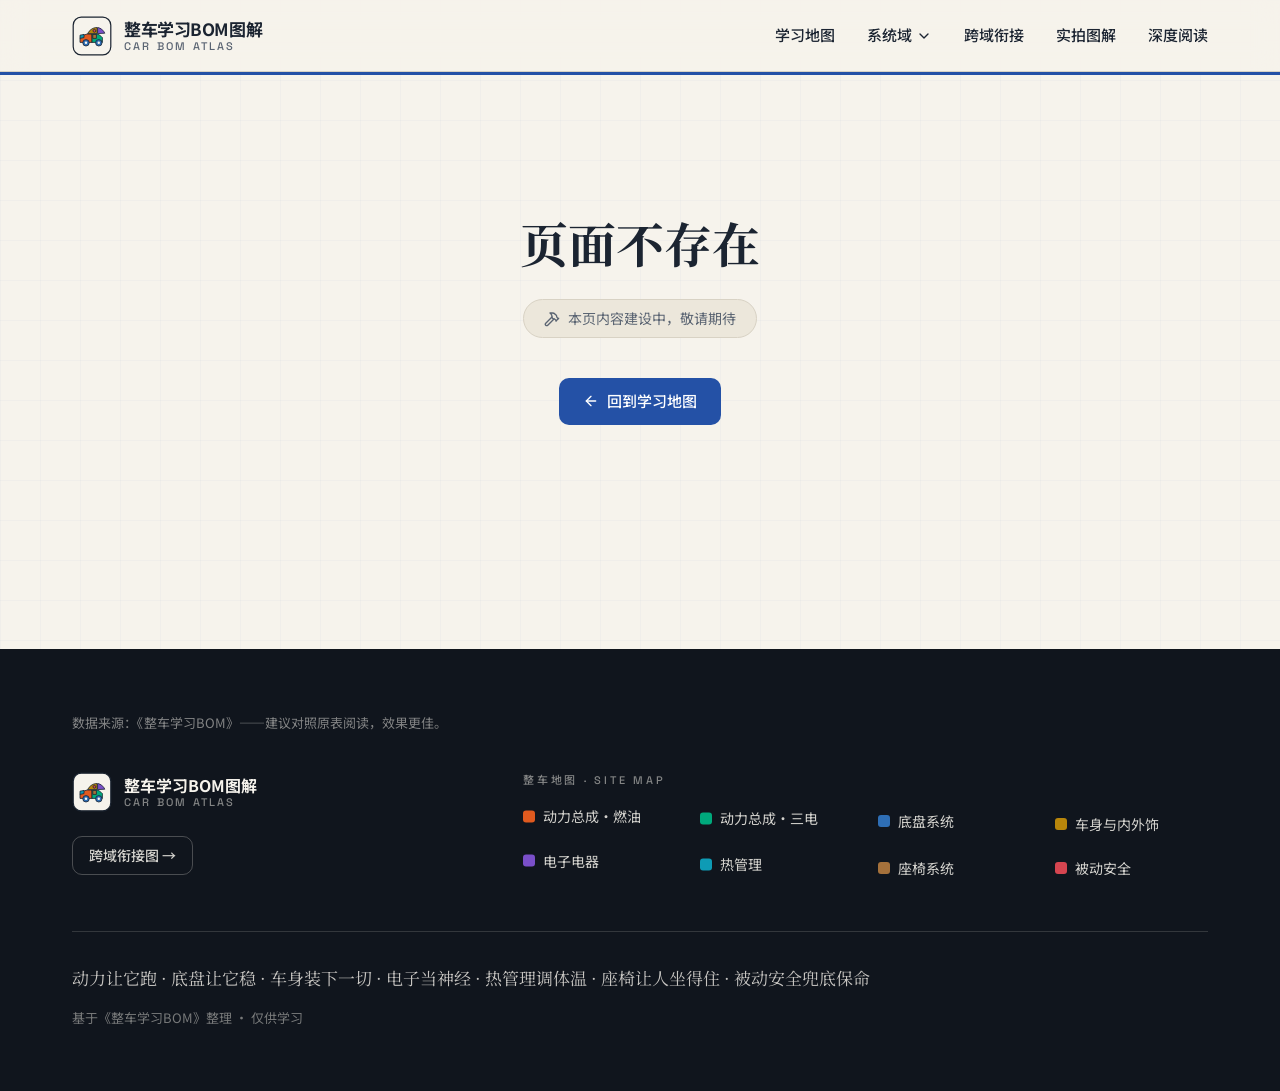
==== index.html @ a401cb34 "Add files via upload" ====
<!doctype html>
<html lang="zh-CN">
  <head>
    <meta charset="UTF-8" />
    <meta name="viewport" content="width=device-width, initial-scale=1.0" />
    <link rel="icon" type="image/svg+xml" href="./logo.svg" />
    <link rel="preconnect" href="https://fonts.googleapis.com" />
    <link rel="preconnect" href="https://fonts.gstatic.com" crossorigin />
    <link
      href="https://fonts.googleapis.com/css2?family=Noto+Serif+SC:wght@700;900&family=Noto+Sans+SC:wght@400;500;700&family=Long+Cang&family=Space+Grotesk:wght@500;700&display=swap"
      rel="stylesheet"
    />
    <title>整车学习BOM图解 · CAR BOM ATLAS</title>
    <meta name="description" content="把零散的整车BOM表，变成一张能点、能顺着读完的交互式图解学习地图。八大系统域，零机械基础也能看懂。" />
    <script type="module" crossorigin src="./assets/index-D8QrmKzq.js"></script>
    <link rel="stylesheet" crossorigin href="./assets/index-CxtEnqWw.css">
  </head>
  <body>
    <div id="root"></div>
  </body>
</html>
---- assets/index-CxtEnqWw.css ----
*,:before,:after{--tw-border-spacing-x: 0;--tw-border-spacing-y: 0;--tw-translate-x: 0;--tw-translate-y: 0;--tw-rotate: 0;--tw-skew-x: 0;--tw-skew-y: 0;--tw-scale-x: 1;--tw-scale-y: 1;--tw-pan-x: ;--tw-pan-y: ;--tw-pinch-zoom: ;--tw-scroll-snap-strictness: proximity;--tw-gradient-from-position: ;--tw-gradient-via-position: ;--tw-gradient-to-position: ;--tw-ordinal: ;--tw-slashed-zero: ;--tw-numeric-figure: ;--tw-numeric-spacing: ;--tw-numeric-fraction: ;--tw-ring-inset: ;--tw-ring-offset-width: 0px;--tw-ring-offset-color: #fff;--tw-ring-color: rgb(59 130 246 / .5);--tw-ring-offset-shadow: 0 0 #0000;--tw-ring-shadow: 0 0 #0000;--tw-shadow: 0 0 #0000;--tw-shadow-colored: 0 0 #0000;--tw-blur: ;--tw-brightness: ;--tw-contrast: ;--tw-grayscale: ;--tw-hue-rotate: ;--tw-invert: ;--tw-saturate: ;--tw-sepia: ;--tw-drop-shadow: ;--tw-backdrop-blur: ;--tw-backdrop-brightness: ;--tw-backdrop-contrast: ;--tw-backdrop-grayscale: ;--tw-backdrop-hue-rotate: ;--tw-backdrop-invert: ;--tw-backdrop-opacity: ;--tw-backdrop-saturate: ;--tw-backdrop-sepia: ;--tw-contain-size: ;--tw-contain-layout: ;--tw-contain-paint: ;--tw-contain-style: }::backdrop{--tw-border-spacing-x: 0;--tw-border-spacing-y: 0;--tw-translate-x: 0;--tw-translate-y: 0;--tw-rotate: 0;--tw-skew-x: 0;--tw-skew-y: 0;--tw-scale-x: 1;--tw-scale-y: 1;--tw-pan-x: ;--tw-pan-y: ;--tw-pinch-zoom: ;--tw-scroll-snap-strictness: proximity;--tw-gradient-from-position: ;--tw-gradient-via-position: ;--tw-gradient-to-position: ;--tw-ordinal: ;--tw-slashed-zero: ;--tw-numeric-figure: ;--tw-numeric-spacing: ;--tw-numeric-fraction: ;--tw-ring-inset: ;--tw-ring-offset-width: 0px;--tw-ring-offset-color: #fff;--tw-ring-color: rgb(59 130 246 / .5);--tw-ring-offset-shadow: 0 0 #0000;--tw-ring-shadow: 0 0 #0000;--tw-shadow: 0 0 #0000;--tw-shadow-colored: 0 0 #0000;--tw-blur: ;--tw-brightness: ;--tw-contrast: ;--tw-grayscale: ;--tw-hue-rotate: ;--tw-invert: ;--tw-saturate: ;--tw-sepia: ;--tw-drop-shadow: ;--tw-backdrop-blur: ;--tw-backdrop-brightness: ;--tw-backdrop-contrast: ;--tw-backdrop-grayscale: ;--tw-backdrop-hue-rotate: ;--tw-backdrop-invert: ;--tw-backdrop-opacity: ;--tw-backdrop-saturate: ;--tw-backdrop-sepia: ;--tw-contain-size: ;--tw-contain-layout: ;--tw-contain-paint: ;--tw-contain-style: }*,:before,:after{box-sizing:border-box;border-width:0;border-style:solid;border-color:#e5e7eb}:before,:after{--tw-content: ""}html,:host{line-height:1.5;-webkit-text-size-adjust:100%;-moz-tab-size:4;-o-tab-size:4;tab-size:4;font-family:Noto Sans SC,ui-sans-serif,system-ui,sans-serif;font-feature-settings:normal;font-variation-settings:normal;-webkit-tap-highlight-color:transparent}body{margin:0;line-height:inherit}hr{height:0;color:inherit;border-top-width:1px}abbr:where([title]){-webkit-text-decoration:underline dotted;text-decoration:underline dotted}h1,h2,h3,h4,h5,h6{font-size:inherit;font-weight:inherit}a{color:inherit;text-decoration:inherit}b,strong{font-weight:bolder}code,kbd,samp,pre{font-family:ui-monospace,SFMono-Regular,Menlo,Monaco,Consolas,Liberation Mono,Courier New,monospace;font-feature-settings:normal;font-variation-settings:normal;font-size:1em}small{font-size:80%}sub,sup{font-size:75%;line-height:0;position:relative;vertical-align:baseline}sub{bottom:-.25em}sup{top:-.5em}table{text-indent:0;border-color:inherit;border-collapse:collapse}button,input,optgroup,select,textarea{font-family:inherit;font-feature-settings:inherit;font-variation-settings:inherit;font-size:100%;font-weight:inherit;line-height:inherit;letter-spacing:inherit;color:inherit;margin:0;padding:0}button,select{text-transform:none}button,input:where([type=button]),input:where([type=reset]),input:where([type=submit]){-webkit-appearance:button;background-color:transparent;background-image:none}:-moz-focusring{outline:auto}:-moz-ui-invalid{box-shadow:none}progress{vertical-align:baseline}::-webkit-inner-spin-button,::-webkit-outer-spin-button{height:auto}[type=search]{-webkit-appearance:textfield;outline-offset:-2px}::-webkit-search-decoration{-webkit-appearance:none}::-webkit-file-upload-button{-webkit-appearance:button;font:inherit}summary{display:list-item}blockquote,dl,dd,h1,h2,h3,h4,h5,h6,hr,figure,p,pre{margin:0}fieldset{margin:0;padding:0}legend{padding:0}ol,ul,menu{list-style:none;margin:0;padding:0}dialog{padding:0}textarea{resize:vertical}input::-moz-placeholder,textarea::-moz-placeholder{opacity:1;color:#9ca3af}input::placeholder,textarea::placeholder{opacity:1;color:#9ca3af}button,[role=button]{cursor:pointer}:disabled{cursor:default}img,svg,video,canvas,audio,iframe,embed,object{display:block;vertical-align:middle}img,video{max-width:100%;height:auto}[hidden]:where(:not([hidden=until-found])){display:none}:root{--background: 43 33% 95%;--foreground: 217 30% 15%;--card: 0 0% 100%;--card-foreground: 217 30% 15%;--popover: 43 33% 97%;--popover-foreground: 217 30% 15%;--primary: 219 64% 40%;--primary-foreground: 0 0% 98%;--secondary: 40 22% 89%;--secondary-foreground: 217 30% 15%;--muted: 40 22% 89%;--muted-foreground: 216 12% 40%;--accent: 40 22% 89%;--accent-foreground: 217 30% 15%;--destructive: 0 84.2% 60.2%;--destructive-foreground: 0 0% 98%;--border: 42 17% 81%;--input: 42 17% 81%;--ring: 219 64% 40%;--radius: .625rem;--sidebar-background: 0 0% 98%;--sidebar-foreground: 240 5.3% 26.1%;--sidebar-primary: 240 5.9% 10%;--sidebar-primary-foreground: 0 0% 98%;--sidebar-accent: 240 4.8% 95.9%;--sidebar-accent-foreground: 240 5.9% 10%;--sidebar-border: 220 13% 91%;--sidebar-ring: 217.2 91.2% 59.8%}*{border-color:hsl(var(--border))}html{scroll-behavior:smooth}body{--tw-bg-opacity: 1;background-color:rgb(246 243 236 / var(--tw-bg-opacity, 1));font-family:Noto Sans SC,ui-sans-serif,system-ui,sans-serif;--tw-text-opacity: 1;color:rgb(27 36 49 / var(--tw-text-opacity, 1));-webkit-font-smoothing:antialiased;-moz-osx-font-smoothing:grayscale;background-image:url(../paper-grid.svg);background-size:40px 40px}::-moz-selection{background:#2451a62e}::selection{background:#2451a62e}.sr-only{position:absolute;width:1px;height:1px;padding:0;margin:-1px;overflow:hidden;clip:rect(0,0,0,0);white-space:nowrap;border-width:0}.pointer-events-none{pointer-events:none}.visible{visibility:visible}.invisible{visibility:hidden}.static{position:static}.fixed{position:fixed}.absolute{position:absolute}.relative{position:relative}.sticky{position:sticky}.inset-0{inset:0}.inset-x-0{left:0;right:0}.inset-x-3{left:.75rem;right:.75rem}.inset-y-0{top:0;bottom:0}.-bottom-12{bottom:-3rem}.-bottom-\[2px\]{bottom:-2px}.-bottom-\[5px\]{bottom:-5px}.-left-12{left:-3rem}.-left-\[13px\]{left:-13px}.-right-12{right:-3rem}.-right-4{right:-1rem}.-top-12{top:-3rem}.-top-9{top:-2.25rem}.bottom-0{bottom:0}.bottom-10{bottom:2.5rem}.bottom-4{bottom:1rem}.bottom-8{bottom:2rem}.bottom-full{bottom:100%}.left-0{left:0}.left-1\/2{left:50%}.left-2{left:.5rem}.left-3\.5{left:.875rem}.left-4{left:1rem}.left-5{left:1.25rem}.left-6{left:1.5rem}.left-\[19px\]{left:19px}.left-\[27px\]{left:27px}.left-\[50\%\]{left:50%}.right-0{right:0}.right-1{right:.25rem}.right-2{right:.5rem}.right-3{right:.75rem}.right-4{right:1rem}.right-6{right:1.5rem}.top-0{top:0}.top-1\.5{top:.375rem}.top-1\/2{top:50%}.top-10{top:2.5rem}.top-2{top:.5rem}.top-24{top:6rem}.top-3\.5{top:.875rem}.top-4{top:1rem}.top-6{top:1.5rem}.top-7{top:1.75rem}.top-\[160px\]{top:160px}.top-\[180px\]{top:180px}.top-\[1px\]{top:1px}.top-\[50\%\]{top:50%}.top-\[52px\]{top:52px}.top-\[60\%\]{top:60%}.top-\[72px\]{top:72px}.top-full{top:100%}.isolate{isolation:isolate}.z-10{z-index:10}.z-20{z-index:20}.z-30{z-index:30}.z-40{z-index:40}.z-50{z-index:50}.z-\[1\]{z-index:1}.z-\[55\]{z-index:55}.z-\[60\]{z-index:60}.order-2{order:2}.order-3{order:3}.order-first{order:-9999}.order-last{order:9999}.col-start-2{grid-column-start:2}.row-span-2{grid-row:span 2 / span 2}.row-start-1{grid-row-start:1}.\!m-0{margin:0!important}.-mx-1{margin-left:-.25rem;margin-right:-.25rem}.-my-2{margin-top:-.5rem;margin-bottom:-.5rem}.mx-1{margin-left:.25rem;margin-right:.25rem}.mx-2{margin-left:.5rem;margin-right:.5rem}.mx-3\.5{margin-left:.875rem;margin-right:.875rem}.mx-auto{margin-left:auto;margin-right:auto}.my-0{margin-top:0;margin-bottom:0}.my-0\.5{margin-top:.125rem;margin-bottom:.125rem}.my-1{margin-top:.25rem;margin-bottom:.25rem}.-ml-4{margin-left:-1rem}.-ml-\[5px\]{margin-left:-5px}.-mt-4{margin-top:-1rem}.mb-1{margin-bottom:.25rem}.mb-10{margin-bottom:2.5rem}.mb-12{margin-bottom:3rem}.mb-2{margin-bottom:.5rem}.mb-3{margin-bottom:.75rem}.mb-4{margin-bottom:1rem}.mb-5{margin-bottom:1.25rem}.mb-6{margin-bottom:1.5rem}.mb-7{margin-bottom:1.75rem}.mb-8{margin-bottom:2rem}.ml-1{margin-left:.25rem}.ml-2{margin-left:.5rem}.ml-4{margin-left:1rem}.ml-auto{margin-left:auto}.mr-1{margin-right:.25rem}.mt-0\.5{margin-top:.125rem}.mt-1{margin-top:.25rem}.mt-1\.5{margin-top:.375rem}.mt-10{margin-top:2.5rem}.mt-12{margin-top:3rem}.mt-14{margin-top:3.5rem}.mt-16{margin-top:4rem}.mt-2{margin-top:.5rem}.mt-2\.5{margin-top:.625rem}.mt-24{margin-top:6rem}.mt-3{margin-top:.75rem}.mt-4{margin-top:1rem}.mt-5{margin-top:1.25rem}.mt-6{margin-top:1.5rem}.mt-7{margin-top:1.75rem}.mt-8{margin-top:2rem}.mt-9{margin-top:2.25rem}.mt-auto{margin-top:auto}.line-clamp-1{overflow:hidden;display:-webkit-box;-webkit-box-orient:vertical;-webkit-line-clamp:1}.line-clamp-2{overflow:hidden;display:-webkit-box;-webkit-box-orient:vertical;-webkit-line-clamp:2}.block{display:block}.inline-block{display:inline-block}.flex{display:flex}.inline-flex{display:inline-flex}.table{display:table}.table-caption{display:table-caption}.table-cell{display:table-cell}.table-row{display:table-row}.grid{display:grid}.hidden{display:none}.aspect-\[16\/10\]{aspect-ratio:16/10}.aspect-\[3\/2\]{aspect-ratio:3/2}.aspect-square{aspect-ratio:1 / 1}.aspect-video{aspect-ratio:16 / 9}.size-10{width:2.5rem;height:2.5rem}.size-2{width:.5rem;height:.5rem}.size-2\.5{width:.625rem;height:.625rem}.size-3{width:.75rem;height:.75rem}.size-3\.5{width:.875rem;height:.875rem}.size-4{width:1rem;height:1rem}.size-6{width:1.5rem;height:1.5rem}.size-7{width:1.75rem;height:1.75rem}.size-8{width:2rem;height:2rem}.size-9{width:2.25rem;height:2.25rem}.size-auto{width:auto;height:auto}.size-full{width:100%;height:100%}.h-0{height:0px}.h-1\.5{height:.375rem}.h-10{height:2.5rem}.h-11{height:2.75rem}.h-12{height:3rem}.h-14{height:3.5rem}.h-2{height:.5rem}.h-2\.5{height:.625rem}.h-20{height:5rem}.h-24{height:6rem}.h-3{height:.75rem}.h-3\.5{height:.875rem}.h-36{height:9rem}.h-4{height:1rem}.h-40{height:10rem}.h-5{height:1.25rem}.h-6{height:1.5rem}.h-7{height:1.75rem}.h-8{height:2rem}.h-9{height:2.25rem}.h-\[1\.15rem\]{height:1.15rem}.h-\[1\.5px\]{height:1.5px}.h-\[14px\]{height:14px}.h-\[2px\]{height:2px}.h-\[3px\]{height:3px}.h-\[72px\]{height:72px}.h-\[calc\(100\%-1px\)\]{height:calc(100% - 1px)}.h-\[var\(--radix-navigation-menu-viewport-height\)\]{height:var(--radix-navigation-menu-viewport-height)}.h-\[var\(--radix-select-trigger-height\)\]{height:var(--radix-select-trigger-height)}.h-auto{height:auto}.h-full{height:100%}.h-px{height:1px}.h-svh{height:100svh}.max-h-\[300px\]{max-height:300px}.min-h-0{min-height:0px}.min-h-16{min-height:4rem}.min-h-4{min-height:1rem}.min-h-\[100dvh\]{min-height:100dvh}.min-h-\[168px\]{min-height:168px}.min-h-svh{min-height:100svh}.w-0{width:0px}.w-1{width:.25rem}.w-1\.5{width:.375rem}.w-10{width:2.5rem}.w-11{width:2.75rem}.w-12{width:3rem}.w-14{width:3.5rem}.w-2{width:.5rem}.w-2\.5{width:.625rem}.w-20{width:5rem}.w-3{width:.75rem}.w-3\.5{width:.875rem}.w-3\/4{width:75%}.w-36{width:9rem}.w-4{width:1rem}.w-40{width:10rem}.w-5{width:1.25rem}.w-6{width:1.5rem}.w-64{width:16rem}.w-7{width:1.75rem}.w-72{width:18rem}.w-8{width:2rem}.w-9{width:2.25rem}.w-\[100px\]{width:100px}.w-\[14px\]{width:14px}.w-\[260px\]{width:260px}.w-\[2px\]{width:2px}.w-\[300px\]{width:300px}.w-\[3px\]{width:3px}.w-\[720px\]{width:720px}.w-\[86\%\]{width:86%}.w-auto{width:auto}.w-fit{width:-moz-fit-content;width:fit-content}.w-full{width:100%}.w-max{width:-moz-max-content;width:max-content}.w-px{width:1px}.min-w-0{min-width:0px}.min-w-10{min-width:2.5rem}.min-w-5{min-width:1.25rem}.min-w-8{min-width:2rem}.min-w-9{min-width:2.25rem}.min-w-\[12rem\]{min-width:12rem}.min-w-\[8rem\]{min-width:8rem}.min-w-\[var\(--radix-select-trigger-width\)\]{min-width:var(--radix-select-trigger-width)}.max-w-\[1080px\]{max-width:1080px}.max-w-\[1100px\]{max-width:1100px}.max-w-\[1200px\]{max-width:1200px}.max-w-\[220px\]{max-width:220px}.max-w-\[300px\]{max-width:300px}.max-w-\[480px\]{max-width:480px}.max-w-\[520px\]{max-width:520px}.max-w-\[640px\]{max-width:640px}.max-w-\[680px\]{max-width:680px}.max-w-\[720px\]{max-width:720px}.max-w-\[760px\]{max-width:760px}.max-w-\[820px\]{max-width:820px}.max-w-\[960px\]{max-width:960px}.max-w-\[calc\(100\%-2rem\)\]{max-width:calc(100% - 2rem)}.max-w-max{max-width:-moz-max-content;max-width:max-content}.max-w-read{max-width:760px}.max-w-site{max-width:1200px}.max-w-sm{max-width:24rem}.max-w-xl{max-width:36rem}.flex-1{flex:1 1 0%}.shrink-0{flex-shrink:0}.grow{flex-grow:1}.grow-0{flex-grow:0}.basis-full{flex-basis:100%}.caption-bottom{caption-side:bottom}.border-collapse{border-collapse:collapse}.origin-left{transform-origin:left}.origin-top{transform-origin:top}.-translate-x-1\/2{--tw-translate-x: -50%;transform:translate(var(--tw-translate-x),var(--tw-translate-y)) rotate(var(--tw-rotate)) skew(var(--tw-skew-x)) skewY(var(--tw-skew-y)) scaleX(var(--tw-scale-x)) scaleY(var(--tw-scale-y))}.-translate-x-px{--tw-translate-x: -1px;transform:translate(var(--tw-translate-x),var(--tw-translate-y)) rotate(var(--tw-rotate)) skew(var(--tw-skew-x)) skewY(var(--tw-skew-y)) scaleX(var(--tw-scale-x)) scaleY(var(--tw-scale-y))}.-translate-y-1{--tw-translate-y: -.25rem;transform:translate(var(--tw-translate-x),var(--tw-translate-y)) rotate(var(--tw-rotate)) skew(var(--tw-skew-x)) skewY(var(--tw-skew-y)) scaleX(var(--tw-scale-x)) scaleY(var(--tw-scale-y))}.-translate-y-1\/2{--tw-translate-y: -50%;transform:translate(var(--tw-translate-x),var(--tw-translate-y)) rotate(var(--tw-rotate)) skew(var(--tw-skew-x)) skewY(var(--tw-skew-y)) scaleX(var(--tw-scale-x)) scaleY(var(--tw-scale-y))}.-translate-y-full{--tw-translate-y: -100%;transform:translate(var(--tw-translate-x),var(--tw-translate-y)) rotate(var(--tw-rotate)) skew(var(--tw-skew-x)) skewY(var(--tw-skew-y)) scaleX(var(--tw-scale-x)) scaleY(var(--tw-scale-y))}.translate-x-\[-50\%\]{--tw-translate-x: -50%;transform:translate(var(--tw-translate-x),var(--tw-translate-y)) rotate(var(--tw-rotate)) skew(var(--tw-skew-x)) skewY(var(--tw-skew-y)) scaleX(var(--tw-scale-x)) scaleY(var(--tw-scale-y))}.translate-x-px{--tw-translate-x: 1px;transform:translate(var(--tw-translate-x),var(--tw-translate-y)) rotate(var(--tw-rotate)) skew(var(--tw-skew-x)) skewY(var(--tw-skew-y)) scaleX(var(--tw-scale-x)) scaleY(var(--tw-scale-y))}.translate-y-0\.5{--tw-translate-y: .125rem;transform:translate(var(--tw-translate-x),var(--tw-translate-y)) rotate(var(--tw-rotate)) skew(var(--tw-skew-x)) skewY(var(--tw-skew-y)) scaleX(var(--tw-scale-x)) scaleY(var(--tw-scale-y))}.translate-y-\[-50\%\]{--tw-translate-y: -50%;transform:translate(var(--tw-translate-x),var(--tw-translate-y)) rotate(var(--tw-rotate)) skew(var(--tw-skew-x)) skewY(var(--tw-skew-y)) scaleX(var(--tw-scale-x)) scaleY(var(--tw-scale-y))}.translate-y-\[1px\]{--tw-translate-y: 1px;transform:translate(var(--tw-translate-x),var(--tw-translate-y)) rotate(var(--tw-rotate)) skew(var(--tw-skew-x)) skewY(var(--tw-skew-y)) scaleX(var(--tw-scale-x)) scaleY(var(--tw-scale-y))}.translate-y-\[calc\(-50\%_-_2px\)\]{--tw-translate-y: calc(-50% - 2px) ;transform:translate(var(--tw-translate-x),var(--tw-translate-y)) rotate(var(--tw-rotate)) skew(var(--tw-skew-x)) skewY(var(--tw-skew-y)) scaleX(var(--tw-scale-x)) scaleY(var(--tw-scale-y))}.-rotate-1{--tw-rotate: -1deg;transform:translate(var(--tw-translate-x),var(--tw-translate-y)) rotate(var(--tw-rotate)) skew(var(--tw-skew-x)) skewY(var(--tw-skew-y)) scaleX(var(--tw-scale-x)) scaleY(var(--tw-scale-y))}.-rotate-2{--tw-rotate: -2deg;transform:translate(var(--tw-translate-x),var(--tw-translate-y)) rotate(var(--tw-rotate)) skew(var(--tw-skew-x)) skewY(var(--tw-skew-y)) scaleX(var(--tw-scale-x)) scaleY(var(--tw-scale-y))}.-rotate-\[1\.5deg\]{--tw-rotate: -1.5deg;transform:translate(var(--tw-translate-x),var(--tw-translate-y)) rotate(var(--tw-rotate)) skew(var(--tw-skew-x)) skewY(var(--tw-skew-y)) scaleX(var(--tw-scale-x)) scaleY(var(--tw-scale-y))}.rotate-180{--tw-rotate: 180deg;transform:translate(var(--tw-translate-x),var(--tw-translate-y)) rotate(var(--tw-rotate)) skew(var(--tw-skew-x)) skewY(var(--tw-skew-y)) scaleX(var(--tw-scale-x)) scaleY(var(--tw-scale-y))}.rotate-45{--tw-rotate: 45deg;transform:translate(var(--tw-translate-x),var(--tw-translate-y)) rotate(var(--tw-rotate)) skew(var(--tw-skew-x)) skewY(var(--tw-skew-y)) scaleX(var(--tw-scale-x)) scaleY(var(--tw-scale-y))}.rotate-90{--tw-rotate: 90deg;transform:translate(var(--tw-translate-x),var(--tw-translate-y)) rotate(var(--tw-rotate)) skew(var(--tw-skew-x)) skewY(var(--tw-skew-y)) scaleX(var(--tw-scale-x)) scaleY(var(--tw-scale-y))}.rotate-\[-1\.5deg\]{--tw-rotate: -1.5deg;transform:translate(var(--tw-translate-x),var(--tw-translate-y)) rotate(var(--tw-rotate)) skew(var(--tw-skew-x)) skewY(var(--tw-skew-y)) scaleX(var(--tw-scale-x)) scaleY(var(--tw-scale-y))}.scale-x-0{--tw-scale-x: 0;transform:translate(var(--tw-translate-x),var(--tw-translate-y)) rotate(var(--tw-rotate)) skew(var(--tw-skew-x)) skewY(var(--tw-skew-y)) scaleX(var(--tw-scale-x)) scaleY(var(--tw-scale-y))}.transform{transform:translate(var(--tw-translate-x),var(--tw-translate-y)) rotate(var(--tw-rotate)) skew(var(--tw-skew-x)) skewY(var(--tw-skew-y)) scaleX(var(--tw-scale-x)) scaleY(var(--tw-scale-y))}@keyframes caret-blink{0%,70%,to{opacity:1}20%,50%{opacity:0}}.animate-caret-blink{animation:caret-blink 1.25s ease-out infinite}@keyframes pulse{50%{opacity:.5}}.animate-pulse{animation:pulse 2s cubic-bezier(.4,0,.6,1) infinite}@keyframes spin{to{transform:rotate(360deg)}}.animate-spin{animation:spin 1s linear infinite}.cursor-default{cursor:default}.cursor-help{cursor:help}.cursor-pointer{cursor:pointer}.cursor-text{cursor:text}.touch-none{touch-action:none}.select-none{-webkit-user-select:none;-moz-user-select:none;user-select:none}.resize-none{resize:none}.scroll-my-1{scroll-margin-top:.25rem;scroll-margin-bottom:.25rem}.scroll-mt-24{scroll-margin-top:6rem}.scroll-mt-32{scroll-margin-top:8rem}.scroll-mt-40{scroll-margin-top:10rem}.scroll-mt-\[140px\]{scroll-margin-top:140px}.scroll-mt-\[150px\]{scroll-margin-top:150px}.scroll-mt-\[160px\]{scroll-margin-top:160px}.scroll-mt-\[90px\]{scroll-margin-top:90px}.scroll-py-1{scroll-padding-top:.25rem;scroll-padding-bottom:.25rem}.list-disc{list-style-type:disc}.list-none{list-style-type:none}.auto-rows-min{grid-auto-rows:min-content}.grid-cols-1{grid-template-columns:repeat(1,minmax(0,1fr))}.grid-cols-2{grid-template-columns:repeat(2,minmax(0,1fr))}.grid-cols-4{grid-template-columns:repeat(4,minmax(0,1fr))}.grid-cols-\[0_1fr\]{grid-template-columns:0 1fr}.grid-rows-\[auto_auto\]{grid-template-rows:auto auto}.flex-row{flex-direction:row}.flex-col{flex-direction:column}.flex-col-reverse{flex-direction:column-reverse}.flex-wrap{flex-wrap:wrap}.place-content-center{place-content:center}.items-start{align-items:flex-start}.items-end{align-items:flex-end}.items-center{align-items:center}.items-baseline{align-items:baseline}.items-stretch{align-items:stretch}.justify-start{justify-content:flex-start}.justify-center{justify-content:center}.justify-between{justify-content:space-between}.justify-items-start{justify-items:start}.gap-0\.5{gap:.125rem}.gap-1{gap:.25rem}.gap-1\.5{gap:.375rem}.gap-10{gap:2.5rem}.gap-12{gap:3rem}.gap-16{gap:4rem}.gap-2{gap:.5rem}.gap-2\.5{gap:.625rem}.gap-3{gap:.75rem}.gap-4{gap:1rem}.gap-5{gap:1.25rem}.gap-6{gap:1.5rem}.gap-7{gap:1.75rem}.gap-8{gap:2rem}.gap-\[--spacing\(var\(--gap\)\)\]{gap:var(--spacing(var(--gap)))}.gap-x-3{-moz-column-gap:.75rem;column-gap:.75rem}.gap-x-4{-moz-column-gap:1rem;column-gap:1rem}.gap-x-6{-moz-column-gap:1.5rem;column-gap:1.5rem}.gap-y-0\.5{row-gap:.125rem}.gap-y-1{row-gap:.25rem}.gap-y-10{row-gap:2.5rem}.gap-y-2{row-gap:.5rem}.gap-y-3{row-gap:.75rem}.-space-x-1>:not([hidden])~:not([hidden]){--tw-space-x-reverse: 0;margin-right:calc(-.25rem * var(--tw-space-x-reverse));margin-left:calc(-.25rem * calc(1 - var(--tw-space-x-reverse)))}.space-y-10>:not([hidden])~:not([hidden]){--tw-space-y-reverse: 0;margin-top:calc(2.5rem * calc(1 - var(--tw-space-y-reverse)));margin-bottom:calc(2.5rem * var(--tw-space-y-reverse))}.space-y-16>:not([hidden])~:not([hidden]){--tw-space-y-reverse: 0;margin-top:calc(4rem * calc(1 - var(--tw-space-y-reverse)));margin-bottom:calc(4rem * var(--tw-space-y-reverse))}.space-y-5>:not([hidden])~:not([hidden]){--tw-space-y-reverse: 0;margin-top:calc(1.25rem * calc(1 - var(--tw-space-y-reverse)));margin-bottom:calc(1.25rem * var(--tw-space-y-reverse))}.space-y-7>:not([hidden])~:not([hidden]){--tw-space-y-reverse: 0;margin-top:calc(1.75rem * calc(1 - var(--tw-space-y-reverse)));margin-bottom:calc(1.75rem * var(--tw-space-y-reverse))}.self-start{align-self:flex-start}.self-stretch{align-self:stretch}.justify-self-end{justify-self:end}.overflow-auto{overflow:auto}.overflow-hidden{overflow:hidden}.overflow-x-auto{overflow-x:auto}.overflow-y-auto{overflow-y:auto}.overflow-x-hidden{overflow-x:hidden}.whitespace-nowrap{white-space:nowrap}.break-words{overflow-wrap:break-word}.rounded{border-radius:.25rem}.rounded-2xl{border-radius:1rem}.rounded-3xl{border-radius:1.5rem}.rounded-\[10px\]{border-radius:10px}.rounded-\[2px\]{border-radius:2px}.rounded-\[3px\]{border-radius:3px}.rounded-\[4px\]{border-radius:4px}.rounded-\[calc\(var\(--radius\)-5px\)\]{border-radius:calc(var(--radius) - 5px)}.rounded-\[inherit\]{border-radius:inherit}.rounded-full{border-radius:9999px}.rounded-lg{border-radius:var(--radius)}.rounded-md{border-radius:calc(var(--radius) - 2px)}.rounded-none{border-radius:0}.rounded-sm{border-radius:calc(var(--radius) - 4px)}.rounded-xl{border-radius:calc(var(--radius) + 4px)}.rounded-xs{border-radius:calc(var(--radius) - 6px)}.rounded-b-none{border-bottom-right-radius:0;border-bottom-left-radius:0}.rounded-l-md{border-top-left-radius:calc(var(--radius) - 2px);border-bottom-left-radius:calc(var(--radius) - 2px)}.rounded-r-md{border-top-right-radius:calc(var(--radius) - 2px);border-bottom-right-radius:calc(var(--radius) - 2px)}.rounded-tl-sm{border-top-left-radius:calc(var(--radius) - 4px)}.border{border-width:1px}.border-0{border-width:0px}.border-2{border-width:2px}.border-\[1\.5px\]{border-width:1.5px}.border-x-\[5px\]{border-left-width:5px;border-right-width:5px}.border-y{border-top-width:1px;border-bottom-width:1px}.border-b{border-bottom-width:1px}.border-b-2{border-bottom-width:2px}.border-l{border-left-width:1px}.border-l-2{border-left-width:2px}.border-l-4{border-left-width:4px}.border-r{border-right-width:1px}.border-t{border-top-width:1px}.border-t-\[6px\]{border-top-width:6px}.border-dashed{border-style:dashed}.border-border{border-color:hsl(var(--border))}.border-border\/50{border-color:hsl(var(--border) / .5)}.border-hairline{--tw-border-opacity: 1;border-color:rgb(216 210 196 / var(--tw-border-opacity, 1))}.border-ink\/25{border-color:#1b243140}.border-input{border-color:hsl(var(--input))}.border-paper\/15{border-color:#f6f3ec26}.border-paper\/25{border-color:#f6f3ec40}.border-primary{border-color:hsl(var(--primary))}.border-sidebar-border{border-color:hsl(var(--sidebar-border))}.border-transparent{border-color:transparent}.border-white{--tw-border-opacity: 1;border-color:rgb(255 255 255 / var(--tw-border-opacity, 1))}.border-white\/15{border-color:#ffffff26}.border-white\/20{border-color:#fff3}.border-white\/30{border-color:#ffffff4d}.border-x-transparent{border-left-color:transparent;border-right-color:transparent}.border-l-transparent{border-left-color:transparent}.border-t-transparent{border-top-color:transparent}.border-t-white{--tw-border-opacity: 1;border-top-color:rgb(255 255 255 / var(--tw-border-opacity, 1))}.bg-accent{background-color:hsl(var(--accent))}.bg-annotate{--tw-bg-opacity: 1;background-color:rgb(217 72 43 / var(--tw-bg-opacity, 1))}.bg-background{background-color:hsl(var(--background))}.bg-black\/50{background-color:#00000080}.bg-blueprint{--tw-bg-opacity: 1;background-color:rgb(36 81 166 / var(--tw-bg-opacity, 1))}.bg-border{background-color:hsl(var(--border))}.bg-card{background-color:hsl(var(--card))}.bg-destructive{--tw-bg-opacity: 1;background-color:hsl(var(--destructive) / var(--tw-bg-opacity, 1))}.bg-dom-body-light{--tw-bg-opacity: 1;background-color:rgb(245 234 207 / var(--tw-bg-opacity, 1))}.bg-foreground{background-color:hsl(var(--foreground))}.bg-hairline{--tw-bg-opacity: 1;background-color:rgb(216 210 196 / var(--tw-bg-opacity, 1))}.bg-ink\/85{background-color:#1b2431d9}.bg-inkdeep{--tw-bg-opacity: 1;background-color:rgb(16 21 29 / var(--tw-bg-opacity, 1))}.bg-inkdeep\/40{background-color:#10151d66}.bg-input{background-color:hsl(var(--input))}.bg-muted{background-color:hsl(var(--muted))}.bg-muted\/50{background-color:hsl(var(--muted) / .5)}.bg-paper{--tw-bg-opacity: 1;background-color:rgb(246 243 236 / var(--tw-bg-opacity, 1))}.bg-paper-deep{--tw-bg-opacity: 1;background-color:rgb(236 231 219 / var(--tw-bg-opacity, 1))}.bg-paper\/85{background-color:#f6f3ecd9}.bg-paper\/90{background-color:#f6f3ece6}.bg-popover{background-color:hsl(var(--popover))}.bg-primary{background-color:hsl(var(--primary))}.bg-primary\/20{background-color:hsl(var(--primary) / .2)}.bg-secondary{background-color:hsl(var(--secondary))}.bg-sidebar{background-color:hsl(var(--sidebar-background))}.bg-sidebar-border{background-color:hsl(var(--sidebar-border))}.bg-transparent{background-color:transparent}.bg-white{--tw-bg-opacity: 1;background-color:rgb(255 255 255 / var(--tw-bg-opacity, 1))}.bg-white\/10{background-color:#ffffff1a}.bg-white\/60{background-color:#fff9}.bg-white\/70{background-color:#ffffffb3}.bg-white\/80{background-color:#fffc}.bg-white\/95{background-color:#fffffff2}.fill-current{fill:currentColor}.fill-foreground{fill:hsl(var(--foreground))}.fill-primary{fill:hsl(var(--primary))}.object-contain{-o-object-fit:contain;object-fit:contain}.object-cover{-o-object-fit:cover;object-fit:cover}.p-0{padding:0}.p-1{padding:.25rem}.p-2{padding:.5rem}.p-3{padding:.75rem}.p-4{padding:1rem}.p-5{padding:1.25rem}.p-6{padding:1.5rem}.p-7{padding:1.75rem}.p-8{padding:2rem}.p-\[3px\]{padding:3px}.p-px{padding:1px}.px-0{padding-left:0;padding-right:0}.px-1{padding-left:.25rem;padding-right:.25rem}.px-1\.5{padding-left:.375rem;padding-right:.375rem}.px-2{padding-left:.5rem;padding-right:.5rem}.px-2\.5{padding-left:.625rem;padding-right:.625rem}.px-3{padding-left:.75rem;padding-right:.75rem}.px-3\.5{padding-left:.875rem;padding-right:.875rem}.px-4{padding-left:1rem;padding-right:1rem}.px-5{padding-left:1.25rem;padding-right:1.25rem}.px-6{padding-left:1.5rem;padding-right:1.5rem}.px-7{padding-left:1.75rem;padding-right:1.75rem}.py-0\.5{padding-top:.125rem;padding-bottom:.125rem}.py-1{padding-top:.25rem;padding-bottom:.25rem}.py-1\.5{padding-top:.375rem;padding-bottom:.375rem}.py-12{padding-top:3rem;padding-bottom:3rem}.py-14{padding-top:3.5rem;padding-bottom:3.5rem}.py-16{padding-top:4rem;padding-bottom:4rem}.py-2{padding-top:.5rem;padding-bottom:.5rem}.py-2\.5{padding-top:.625rem;padding-bottom:.625rem}.py-20{padding-top:5rem;padding-bottom:5rem}.py-24{padding-top:6rem;padding-bottom:6rem}.py-3{padding-top:.75rem;padding-bottom:.75rem}.py-3\.5{padding-top:.875rem;padding-bottom:.875rem}.py-32{padding-top:8rem;padding-bottom:8rem}.py-4{padding-top:1rem;padding-bottom:1rem}.py-6{padding-top:1.5rem;padding-bottom:1.5rem}.py-8{padding-top:2rem;padding-bottom:2rem}.pb-1{padding-bottom:.25rem}.pb-10{padding-bottom:2.5rem}.pb-16{padding-bottom:4rem}.pb-2{padding-bottom:.5rem}.pb-20{padding-bottom:5rem}.pb-3{padding-bottom:.75rem}.pb-4{padding-bottom:1rem}.pb-7{padding-bottom:1.75rem}.pb-8{padding-bottom:2rem}.pb-\[72px\]{padding-bottom:72px}.pl-12{padding-left:3rem}.pl-2{padding-left:.5rem}.pl-3{padding-left:.75rem}.pl-4{padding-left:1rem}.pl-5{padding-left:1.25rem}.pl-8{padding-left:2rem}.pl-\[76px\]{padding-left:76px}.pr-1{padding-right:.25rem}.pr-2{padding-right:.5rem}.pr-2\.5{padding-right:.625rem}.pr-3{padding-right:.75rem}.pr-8{padding-right:2rem}.pt-0{padding-top:0}.pt-10{padding-top:2.5rem}.pt-14{padding-top:3.5rem}.pt-16{padding-top:4rem}.pt-20{padding-top:5rem}.pt-24{padding-top:6rem}.pt-3{padding-top:.75rem}.pt-4{padding-top:1rem}.pt-5{padding-top:1.25rem}.pt-8{padding-top:2rem}.text-left{text-align:left}.text-center{text-align:center}.text-right{text-align:right}.align-middle{vertical-align:middle}.align-bottom{vertical-align:bottom}.font-grotesk{font-family:Space Grotesk,Noto Sans SC,sans-serif}.font-hand{font-family:Long Cang,cursive}.font-mono{font-family:ui-monospace,SFMono-Regular,Menlo,Monaco,Consolas,Liberation Mono,Courier New,monospace}.font-sans{font-family:Noto Sans SC,ui-sans-serif,system-ui,sans-serif}.font-serif{font-family:"Noto Serif SC",serif}.text-2xl{font-size:1.5rem;line-height:2rem}.text-4xl{font-size:2.25rem;line-height:2.5rem}.text-\[0\.8rem\]{font-size:.8rem}.text-\[10px\]{font-size:10px}.text-\[11px\]{font-size:11px}.text-\[12\.5px\]{font-size:12.5px}.text-\[12px\]{font-size:12px}.text-\[13\.5px\]{font-size:13.5px}.text-\[13px\]{font-size:13px}.text-\[14px\]{font-size:14px}.text-\[15px\]{font-size:15px}.text-\[16px\]{font-size:16px}.text-\[17px\]{font-size:17px}.text-\[18px\]{font-size:18px}.text-\[19px\]{font-size:19px}.text-\[20px\]{font-size:20px}.text-\[21px\]{font-size:21px}.text-\[22px\]{font-size:22px}.text-\[24px\]{font-size:24px}.text-\[26px\]{font-size:26px}.text-\[28px\]{font-size:28px}.text-\[30px\]{font-size:30px}.text-\[34px\]{font-size:34px}.text-\[40px\]{font-size:40px}.text-\[48px\]{font-size:48px}.text-\[9px\]{font-size:9px}.text-base{font-size:1rem;line-height:1.5rem}.text-lg{font-size:1.125rem;line-height:1.75rem}.text-sm{font-size:.875rem;line-height:1.25rem}.text-sm\/relaxed{font-size:.875rem;line-height:1.625}.text-xs{font-size:.75rem;line-height:1rem}.font-black{font-weight:900}.font-bold{font-weight:700}.font-medium{font-weight:500}.font-normal{font-weight:400}.font-semibold{font-weight:600}.tabular-nums{--tw-numeric-spacing: tabular-nums;font-variant-numeric:var(--tw-ordinal) var(--tw-slashed-zero) var(--tw-numeric-figure) var(--tw-numeric-spacing) var(--tw-numeric-fraction)}.leading-\[1\.15\]{line-height:1.15}.leading-\[1\.1\]{line-height:1.1}.leading-\[1\.25\]{line-height:1.25}.leading-\[1\.35\]{line-height:1.35}.leading-\[1\.6\]{line-height:1.6}.leading-\[1\.75\]{line-height:1.75}.leading-\[1\.7\]{line-height:1.7}.leading-\[1\.85\]{line-height:1.85}.leading-\[1\.8\]{line-height:1.8}.leading-\[1\.9\]{line-height:1.9}.leading-none{line-height:1}.leading-normal{line-height:1.5}.leading-relaxed{line-height:1.625}.leading-snug{line-height:1.375}.leading-tight{line-height:1.25}.tracking-\[0\.08em\]{letter-spacing:.08em}.tracking-\[0\.15em\]{letter-spacing:.15em}.tracking-\[0\.18em\]{letter-spacing:.18em}.tracking-\[0\.22em\]{letter-spacing:.22em}.tracking-\[0\.25em\]{letter-spacing:.25em}.tracking-\[0\.2em\]{letter-spacing:.2em}.tracking-tight{letter-spacing:-.025em}.tracking-wide{letter-spacing:.025em}.tracking-wider{letter-spacing:.05em}.tracking-widest{letter-spacing:.1em}.text-\[\#6b5510\]{--tw-text-opacity: 1;color:rgb(107 85 16 / var(--tw-text-opacity, 1))}.text-\[\#E8836B\]{--tw-text-opacity: 1;color:rgb(232 131 107 / var(--tw-text-opacity, 1))}.text-\[\#ECE7DB\]{--tw-text-opacity: 1;color:rgb(236 231 219 / var(--tw-text-opacity, 1))}.text-accent-foreground{color:hsl(var(--accent-foreground))}.text-annotate{--tw-text-opacity: 1;color:rgb(217 72 43 / var(--tw-text-opacity, 1))}.text-background{color:hsl(var(--background))}.text-blueprint{--tw-text-opacity: 1;color:rgb(36 81 166 / var(--tw-text-opacity, 1))}.text-card-foreground{color:hsl(var(--card-foreground))}.text-current{color:currentColor}.text-destructive{--tw-text-opacity: 1;color:hsl(var(--destructive) / var(--tw-text-opacity, 1))}.text-dom-body{--tw-text-opacity: 1;color:rgb(184 134 11 / var(--tw-text-opacity, 1))}.text-foreground{color:hsl(var(--foreground))}.text-ink{--tw-text-opacity: 1;color:rgb(27 36 49 / var(--tw-text-opacity, 1))}.text-ink-soft{--tw-text-opacity: 1;color:rgb(90 100 114 / var(--tw-text-opacity, 1))}.text-ink-soft\/60{color:#5a647299}.text-ink\/75{color:#1b2431bf}.text-ink\/80{color:#1b2431cc}.text-ink\/85{color:#1b2431d9}.text-muted-foreground{color:hsl(var(--muted-foreground))}.text-paper{--tw-text-opacity: 1;color:rgb(246 243 236 / var(--tw-text-opacity, 1))}.text-paper\/45{color:#f6f3ec73}.text-paper\/50{color:#f6f3ec80}.text-paper\/70{color:#f6f3ecb3}.text-paper\/80{color:#f6f3eccc}.text-paper\/85{color:#f6f3ecd9}.text-popover-foreground{color:hsl(var(--popover-foreground))}.text-primary{color:hsl(var(--primary))}.text-primary-foreground{color:hsl(var(--primary-foreground))}.text-secondary-foreground{color:hsl(var(--secondary-foreground))}.text-sidebar-foreground{color:hsl(var(--sidebar-foreground))}.text-sidebar-foreground\/70{color:hsl(var(--sidebar-foreground) / .7)}.text-white{--tw-text-opacity: 1;color:rgb(255 255 255 / var(--tw-text-opacity, 1))}.text-white\/60{color:#fff9}.text-white\/85{color:#ffffffd9}.underline{text-decoration-line:underline}.underline-offset-4{text-underline-offset:4px}.opacity-0{opacity:0}.opacity-100{opacity:1}.opacity-30{opacity:.3}.opacity-40{opacity:.4}.opacity-50{opacity:.5}.opacity-70{opacity:.7}.opacity-\[0\.92\]{opacity:.92}.shadow{--tw-shadow: 0 1px 3px 0 rgb(0 0 0 / .1), 0 1px 2px -1px rgb(0 0 0 / .1);--tw-shadow-colored: 0 1px 3px 0 var(--tw-shadow-color), 0 1px 2px -1px var(--tw-shadow-color);box-shadow:var(--tw-ring-offset-shadow, 0 0 #0000),var(--tw-ring-shadow, 0 0 #0000),var(--tw-shadow)}.shadow-\[0_0_0_1px_hsl\(var\(--sidebar-border\)\)\]{--tw-shadow: 0 0 0 1px hsl(var(--sidebar-border));--tw-shadow-colored: 0 0 0 1px var(--tw-shadow-color);box-shadow:var(--tw-ring-offset-shadow, 0 0 #0000),var(--tw-ring-shadow, 0 0 #0000),var(--tw-shadow)}.shadow-\[0_12px_40px_rgba\(27\,36\,49\,0\.12\)\]{--tw-shadow: 0 12px 40px rgba(27,36,49,.12);--tw-shadow-colored: 0 12px 40px var(--tw-shadow-color);box-shadow:var(--tw-ring-offset-shadow, 0 0 #0000),var(--tw-ring-shadow, 0 0 #0000),var(--tw-shadow)}.shadow-\[0_12px_40px_rgba\(27\,36\,49\,0\.16\)\]{--tw-shadow: 0 12px 40px rgba(27,36,49,.16);--tw-shadow-colored: 0 12px 40px var(--tw-shadow-color);box-shadow:var(--tw-ring-offset-shadow, 0 0 #0000),var(--tw-ring-shadow, 0 0 #0000),var(--tw-shadow)}.shadow-\[0_2px_12px_rgba\(27\,36\,49\,0\.06\)\]{--tw-shadow: 0 2px 12px rgba(27,36,49,.06);--tw-shadow-colored: 0 2px 12px var(--tw-shadow-color);box-shadow:var(--tw-ring-offset-shadow, 0 0 #0000),var(--tw-ring-shadow, 0 0 #0000),var(--tw-shadow)}.shadow-\[0_2px_12px_rgba\(27\,36\,49\,0\.08\)\]{--tw-shadow: 0 2px 12px rgba(27,36,49,.08);--tw-shadow-colored: 0 2px 12px var(--tw-shadow-color);box-shadow:var(--tw-ring-offset-shadow, 0 0 #0000),var(--tw-ring-shadow, 0 0 #0000),var(--tw-shadow)}.shadow-\[0_2px_12px_rgba\(27\,36\,49\,0\.12\)\]{--tw-shadow: 0 2px 12px rgba(27,36,49,.12);--tw-shadow-colored: 0 2px 12px var(--tw-shadow-color);box-shadow:var(--tw-ring-offset-shadow, 0 0 #0000),var(--tw-ring-shadow, 0 0 #0000),var(--tw-shadow)}.shadow-\[0_4px_16px_rgba\(27\,36\,49\,0\.12\)\]{--tw-shadow: 0 4px 16px rgba(27,36,49,.12);--tw-shadow-colored: 0 4px 16px var(--tw-shadow-color);box-shadow:var(--tw-ring-offset-shadow, 0 0 #0000),var(--tw-ring-shadow, 0 0 #0000),var(--tw-shadow)}.shadow-\[0_4px_16px_rgba\(27\,36\,49\,0\.15\)\]{--tw-shadow: 0 4px 16px rgba(27,36,49,.15);--tw-shadow-colored: 0 4px 16px var(--tw-shadow-color);box-shadow:var(--tw-ring-offset-shadow, 0 0 #0000),var(--tw-ring-shadow, 0 0 #0000),var(--tw-shadow)}.shadow-\[0_8px_24px_rgba\(27\,36\,49\,0\.14\)\]{--tw-shadow: 0 8px 24px rgba(27,36,49,.14);--tw-shadow-colored: 0 8px 24px var(--tw-shadow-color);box-shadow:var(--tw-ring-offset-shadow, 0 0 #0000),var(--tw-ring-shadow, 0 0 #0000),var(--tw-shadow)}.shadow-lg{--tw-shadow: 0 10px 15px -3px rgb(0 0 0 / .1), 0 4px 6px -4px rgb(0 0 0 / .1);--tw-shadow-colored: 0 10px 15px -3px var(--tw-shadow-color), 0 4px 6px -4px var(--tw-shadow-color);box-shadow:var(--tw-ring-offset-shadow, 0 0 #0000),var(--tw-ring-shadow, 0 0 #0000),var(--tw-shadow)}.shadow-md{--tw-shadow: 0 4px 6px -1px rgb(0 0 0 / .1), 0 2px 4px -2px rgb(0 0 0 / .1);--tw-shadow-colored: 0 4px 6px -1px var(--tw-shadow-color), 0 2px 4px -2px var(--tw-shadow-color);box-shadow:var(--tw-ring-offset-shadow, 0 0 #0000),var(--tw-ring-shadow, 0 0 #0000),var(--tw-shadow)}.shadow-none{--tw-shadow: 0 0 #0000;--tw-shadow-colored: 0 0 #0000;box-shadow:var(--tw-ring-offset-shadow, 0 0 #0000),var(--tw-ring-shadow, 0 0 #0000),var(--tw-shadow)}.shadow-sm{--tw-shadow: 0 1px 2px 0 rgb(0 0 0 / .05);--tw-shadow-colored: 0 1px 2px 0 var(--tw-shadow-color);box-shadow:var(--tw-ring-offset-shadow, 0 0 #0000),var(--tw-ring-shadow, 0 0 #0000),var(--tw-shadow)}.shadow-xl{--tw-shadow: 0 20px 25px -5px rgb(0 0 0 / .1), 0 8px 10px -6px rgb(0 0 0 / .1);--tw-shadow-colored: 0 20px 25px -5px var(--tw-shadow-color), 0 8px 10px -6px var(--tw-shadow-color);box-shadow:var(--tw-ring-offset-shadow, 0 0 #0000),var(--tw-ring-shadow, 0 0 #0000),var(--tw-shadow)}.shadow-xs{--tw-shadow: 0 1px 2px 0 rgb(0 0 0 / .05);--tw-shadow-colored: 0 1px 2px 0 var(--tw-shadow-color);box-shadow:var(--tw-ring-offset-shadow, 0 0 #0000),var(--tw-ring-shadow, 0 0 #0000),var(--tw-shadow)}.outline-none{outline:2px solid transparent;outline-offset:2px}.outline{outline-style:solid}.ring-0{--tw-ring-offset-shadow: var(--tw-ring-inset) 0 0 0 var(--tw-ring-offset-width) var(--tw-ring-offset-color);--tw-ring-shadow: var(--tw-ring-inset) 0 0 0 calc(0px + var(--tw-ring-offset-width)) var(--tw-ring-color);box-shadow:var(--tw-ring-offset-shadow),var(--tw-ring-shadow),var(--tw-shadow, 0 0 #0000)}.ring-2{--tw-ring-offset-shadow: var(--tw-ring-inset) 0 0 0 var(--tw-ring-offset-width) var(--tw-ring-offset-color);--tw-ring-shadow: var(--tw-ring-inset) 0 0 0 calc(2px + var(--tw-ring-offset-width)) var(--tw-ring-color);box-shadow:var(--tw-ring-offset-shadow),var(--tw-ring-shadow),var(--tw-shadow, 0 0 #0000)}.ring-inkdeep{--tw-ring-opacity: 1;--tw-ring-color: rgb(16 21 29 / var(--tw-ring-opacity, 1))}.ring-ring\/50{--tw-ring-color: hsl(var(--ring) / .5)}.ring-sidebar-ring{--tw-ring-color: hsl(var(--sidebar-ring))}.ring-offset-background{--tw-ring-offset-color: hsl(var(--background))}.filter{filter:var(--tw-blur) var(--tw-brightness) var(--tw-contrast) var(--tw-grayscale) var(--tw-hue-rotate) var(--tw-invert) var(--tw-saturate) var(--tw-sepia) var(--tw-drop-shadow)}.backdrop-blur{--tw-backdrop-blur: blur(8px);-webkit-backdrop-filter:var(--tw-backdrop-blur) var(--tw-backdrop-brightness) var(--tw-backdrop-contrast) var(--tw-backdrop-grayscale) var(--tw-backdrop-hue-rotate) var(--tw-backdrop-invert) var(--tw-backdrop-opacity) var(--tw-backdrop-saturate) var(--tw-backdrop-sepia);backdrop-filter:var(--tw-backdrop-blur) var(--tw-backdrop-brightness) var(--tw-backdrop-contrast) var(--tw-backdrop-grayscale) var(--tw-backdrop-hue-rotate) var(--tw-backdrop-invert) var(--tw-backdrop-opacity) var(--tw-backdrop-saturate) var(--tw-backdrop-sepia)}.backdrop-blur-md{--tw-backdrop-blur: blur(12px);-webkit-backdrop-filter:var(--tw-backdrop-blur) var(--tw-backdrop-brightness) var(--tw-backdrop-contrast) var(--tw-backdrop-grayscale) var(--tw-backdrop-hue-rotate) var(--tw-backdrop-invert) var(--tw-backdrop-opacity) var(--tw-backdrop-saturate) var(--tw-backdrop-sepia);backdrop-filter:var(--tw-backdrop-blur) var(--tw-backdrop-brightness) var(--tw-backdrop-contrast) var(--tw-backdrop-grayscale) var(--tw-backdrop-hue-rotate) var(--tw-backdrop-invert) var(--tw-backdrop-opacity) var(--tw-backdrop-saturate) var(--tw-backdrop-sepia)}.backdrop-blur-sm{--tw-backdrop-blur: blur(4px);-webkit-backdrop-filter:var(--tw-backdrop-blur) var(--tw-backdrop-brightness) var(--tw-backdrop-contrast) var(--tw-backdrop-grayscale) var(--tw-backdrop-hue-rotate) var(--tw-backdrop-invert) var(--tw-backdrop-opacity) var(--tw-backdrop-saturate) var(--tw-backdrop-sepia);backdrop-filter:var(--tw-backdrop-blur) var(--tw-backdrop-brightness) var(--tw-backdrop-contrast) var(--tw-backdrop-grayscale) var(--tw-backdrop-hue-rotate) var(--tw-backdrop-invert) var(--tw-backdrop-opacity) var(--tw-backdrop-saturate) var(--tw-backdrop-sepia)}.transition{transition-property:color,background-color,border-color,text-decoration-color,fill,stroke,opacity,box-shadow,transform,filter,backdrop-filter;transition-timing-function:cubic-bezier(.4,0,.2,1);transition-duration:.15s}.transition-\[color\,box-shadow\]{transition-property:color,box-shadow;transition-timing-function:cubic-bezier(.4,0,.2,1);transition-duration:.15s}.transition-\[left\,right\,width\]{transition-property:left,right,width;transition-timing-function:cubic-bezier(.4,0,.2,1);transition-duration:.15s}.transition-\[margin\,opacity\]{transition-property:margin,opacity;transition-timing-function:cubic-bezier(.4,0,.2,1);transition-duration:.15s}.transition-\[width\,height\,padding\]{transition-property:width,height,padding;transition-timing-function:cubic-bezier(.4,0,.2,1);transition-duration:.15s}.transition-\[width\]{transition-property:width;transition-timing-function:cubic-bezier(.4,0,.2,1);transition-duration:.15s}.transition-all{transition-property:all;transition-timing-function:cubic-bezier(.4,0,.2,1);transition-duration:.15s}.transition-colors{transition-property:color,background-color,border-color,text-decoration-color,fill,stroke;transition-timing-function:cubic-bezier(.4,0,.2,1);transition-duration:.15s}.transition-none{transition-property:none}.transition-opacity{transition-property:opacity;transition-timing-function:cubic-bezier(.4,0,.2,1);transition-duration:.15s}.transition-shadow{transition-property:box-shadow;transition-timing-function:cubic-bezier(.4,0,.2,1);transition-duration:.15s}.transition-transform{transition-property:transform;transition-timing-function:cubic-bezier(.4,0,.2,1);transition-duration:.15s}.duration-100{transition-duration:.1s}.duration-1000{transition-duration:1s}.duration-150{transition-duration:.15s}.duration-200{transition-duration:.2s}.duration-300{transition-duration:.3s}.ease-in-out{transition-timing-function:cubic-bezier(.4,0,.2,1)}.ease-linear{transition-timing-function:linear}.ease-out{transition-timing-function:cubic-bezier(0,0,.2,1)}@keyframes enter{0%{opacity:var(--tw-enter-opacity, 1);transform:translate3d(var(--tw-enter-translate-x, 0),var(--tw-enter-translate-y, 0),0) scale3d(var(--tw-enter-scale, 1),var(--tw-enter-scale, 1),var(--tw-enter-scale, 1)) rotate(var(--tw-enter-rotate, 0))}}@keyframes exit{to{opacity:var(--tw-exit-opacity, 1);transform:translate3d(var(--tw-exit-translate-x, 0),var(--tw-exit-translate-y, 0),0) scale3d(var(--tw-exit-scale, 1),var(--tw-exit-scale, 1),var(--tw-exit-scale, 1)) rotate(var(--tw-exit-rotate, 0))}}.animate-in{animation-name:enter;animation-duration:.15s;--tw-enter-opacity: initial;--tw-enter-scale: initial;--tw-enter-rotate: initial;--tw-enter-translate-x: initial;--tw-enter-translate-y: initial}.fade-in-0{--tw-enter-opacity: 0}.zoom-in-95{--tw-enter-scale: .95}.duration-100{animation-duration:.1s}.duration-1000{animation-duration:1s}.duration-150{animation-duration:.15s}.duration-200{animation-duration:.2s}.duration-300{animation-duration:.3s}.ease-in-out{animation-timing-function:cubic-bezier(.4,0,.2,1)}.ease-linear{animation-timing-function:linear}.ease-out{animation-timing-function:cubic-bezier(0,0,.2,1)}.bg-blueprint-grid{background-image:url(../paper-grid.svg);background-size:40px 40px}.text-balance{text-wrap:balance}.\[--cell-size\:--spacing\(8\)\]{--cell-size: var(--spacing(8))}@keyframes grid-drift{0%{background-position:0 0}to{background-position:240px 120px}}.animate-grid-drift{animation:grid-drift 60s linear infinite}@keyframes hotspot-pulse{0%,to{opacity:.06}50%{opacity:.14}}.animate-hotspot-pulse{animation:hotspot-pulse 2.5s ease-in-out infinite}@keyframes arrow-bounce{0%,to{transform:translateY(0)}50%{transform:translateY(6px)}}.animate-arrow-bounce{animation:arrow-bounce 1.6s ease-in-out infinite}@keyframes dash-flow{to{stroke-dashoffset:-60}}.animate-dash-flow{animation:dash-flow 3s linear infinite}@media(prefers-reduced-motion:reduce){.animate-grid-drift,.animate-hotspot-pulse,.animate-arrow-bounce,.animate-dash-flow{animation:none}}.md-body{color:#1b2431;font-size:16px;line-height:1.9}.md-body h1{font-family:"Noto Serif SC",serif;font-size:30px;font-weight:900;line-height:1.3;margin:0 0 8px}.md-body h2{font-family:"Noto Serif SC",serif;font-size:23px;font-weight:700;margin:48px 0 14px;padding-top:16px;border-top:2px solid var(--chapter-light, #ECE7DB);scroll-margin-top:90px}.md-body h2:before{content:"";display:inline-block;width:10px;height:10px;border-radius:2px;background:var(--chapter-color, #2451A6);margin-right:10px}.md-body h3{font-size:17.5px;font-weight:700;margin:28px 0 10px;color:var(--chapter-color, #2451A6)}.md-body h4{font-size:16px;font-weight:700;margin:20px 0 8px}.md-body p{margin:12px 0}.md-body strong{color:#1b2431}.md-body ul,.md-body ol{margin:12px 0 12px 1.4em}.md-body li{margin:6px 0}.md-body table{width:100%;border-collapse:collapse;margin:18px 0;font-size:14px;background:#fff}.md-body th{background:var(--chapter-light, #F2F5F6);font-weight:700;text-align:left;padding:9px 12px;border-bottom:2px solid var(--chapter-color, #D8D2C4)}.md-body td{padding:9px 12px;border-bottom:1px solid #EDE8DC;vertical-align:top}.md-body tr:hover td{background:#fbf9f4}.md-body blockquote{margin:16px 0;padding:12px 16px;border-left:3px solid var(--chapter-color, #2451A6);background:var(--chapter-light, #F2F5F6);border-radius:0 10px 10px 0;font-size:14.5px}.md-body hr{border:none;border-top:1px solid #D8D2C4;margin:32px 0}.md-body code{background:#ede8dc;border-radius:4px;padding:1px 6px;font-size:13.5px}.md-body img{max-width:100%;border-radius:12px;border:1px solid #D8D2C4}.img-ph{margin:20px 0;border:1.5px dashed var(--chapter-color, #B8860B);border-radius:14px;background:#fff;padding:18px 20px}.img-ph-head{font-weight:700;font-size:15px;color:var(--chapter-color, #B8860B);margin-bottom:8px}.img-ph-icon{margin-right:4px}.img-ph-line{font-size:13.5px;color:#5a6472;margin:4px 0;line-height:1.7}.img-ph-slot{margin-top:12px;border-radius:10px;background:var(--chapter-light, #F5EACF);padding:22px 16px;text-align:center;font-size:12.5px;color:#8a7a52;letter-spacing:.02em}.selection\:bg-primary *::-moz-selection{background-color:hsl(var(--primary))}.selection\:bg-primary *::selection{background-color:hsl(var(--primary))}.selection\:text-primary-foreground *::-moz-selection{color:hsl(var(--primary-foreground))}.selection\:text-primary-foreground *::selection{color:hsl(var(--primary-foreground))}.selection\:bg-primary::-moz-selection{background-color:hsl(var(--primary))}.selection\:bg-primary::selection{background-color:hsl(var(--primary))}.selection\:text-primary-foreground::-moz-selection{color:hsl(var(--primary-foreground))}.selection\:text-primary-foreground::selection{color:hsl(var(--primary-foreground))}.file\:inline-flex::file-selector-button{display:inline-flex}.file\:h-7::file-selector-button{height:1.75rem}.file\:border-0::file-selector-button{border-width:0px}.file\:bg-transparent::file-selector-button{background-color:transparent}.file\:text-sm::file-selector-button{font-size:.875rem;line-height:1.25rem}.file\:font-medium::file-selector-button{font-weight:500}.file\:text-foreground::file-selector-button{color:hsl(var(--foreground))}.placeholder\:text-muted-foreground::-moz-placeholder{color:hsl(var(--muted-foreground))}.placeholder\:text-muted-foreground::placeholder{color:hsl(var(--muted-foreground))}.after\:absolute:after{content:var(--tw-content);position:absolute}.after\:-inset-2:after{content:var(--tw-content);inset:-.5rem}.after\:inset-y-0:after{content:var(--tw-content);top:0;bottom:0}.after\:left-1\/2:after{content:var(--tw-content);left:50%}.after\:w-1:after{content:var(--tw-content);width:.25rem}.after\:w-\[2px\]:after{content:var(--tw-content);width:2px}.after\:-translate-x-1\/2:after{content:var(--tw-content);--tw-translate-x: -50%;transform:translate(var(--tw-translate-x),var(--tw-translate-y)) rotate(var(--tw-rotate)) skew(var(--tw-skew-x)) skewY(var(--tw-skew-y)) scaleX(var(--tw-scale-x)) scaleY(var(--tw-scale-y))}.first\:rounded-l-md:first-child{border-top-left-radius:calc(var(--radius) - 2px);border-bottom-left-radius:calc(var(--radius) - 2px)}.first\:border-l:first-child{border-left-width:1px}.last\:mt-0:last-child{margin-top:0}.last\:rounded-r-md:last-child{border-top-right-radius:calc(var(--radius) - 2px);border-bottom-right-radius:calc(var(--radius) - 2px)}.last\:border-0:last-child{border-width:0px}.last\:border-b-0:last-child{border-bottom-width:0px}.hover\:-translate-y-0\.5:hover{--tw-translate-y: -.125rem;transform:translate(var(--tw-translate-x),var(--tw-translate-y)) rotate(var(--tw-rotate)) skew(var(--tw-skew-x)) skewY(var(--tw-skew-y)) scaleX(var(--tw-scale-x)) scaleY(var(--tw-scale-y))}.hover\:-translate-y-1:hover{--tw-translate-y: -.25rem;transform:translate(var(--tw-translate-x),var(--tw-translate-y)) rotate(var(--tw-rotate)) skew(var(--tw-skew-x)) skewY(var(--tw-skew-y)) scaleX(var(--tw-scale-x)) scaleY(var(--tw-scale-y))}.hover\:-translate-y-1\.5:hover{--tw-translate-y: -.375rem;transform:translate(var(--tw-translate-x),var(--tw-translate-y)) rotate(var(--tw-rotate)) skew(var(--tw-skew-x)) skewY(var(--tw-skew-y)) scaleX(var(--tw-scale-x)) scaleY(var(--tw-scale-y))}.hover\:-translate-y-2:hover{--tw-translate-y: -.5rem;transform:translate(var(--tw-translate-x),var(--tw-translate-y)) rotate(var(--tw-rotate)) skew(var(--tw-skew-x)) skewY(var(--tw-skew-y)) scaleX(var(--tw-scale-x)) scaleY(var(--tw-scale-y))}.hover\:scale-105:hover{--tw-scale-x: 1.05;--tw-scale-y: 1.05;transform:translate(var(--tw-translate-x),var(--tw-translate-y)) rotate(var(--tw-rotate)) skew(var(--tw-skew-x)) skewY(var(--tw-skew-y)) scaleX(var(--tw-scale-x)) scaleY(var(--tw-scale-y))}.hover\:scale-125:hover{--tw-scale-x: 1.25;--tw-scale-y: 1.25;transform:translate(var(--tw-translate-x),var(--tw-translate-y)) rotate(var(--tw-rotate)) skew(var(--tw-skew-x)) skewY(var(--tw-skew-y)) scaleX(var(--tw-scale-x)) scaleY(var(--tw-scale-y))}.hover\:scale-\[1\.04\]:hover{--tw-scale-x: 1.04;--tw-scale-y: 1.04;transform:translate(var(--tw-translate-x),var(--tw-translate-y)) rotate(var(--tw-rotate)) skew(var(--tw-skew-x)) skewY(var(--tw-skew-y)) scaleX(var(--tw-scale-x)) scaleY(var(--tw-scale-y))}.hover\:scale-\[1\.06\]:hover{--tw-scale-x: 1.06;--tw-scale-y: 1.06;transform:translate(var(--tw-translate-x),var(--tw-translate-y)) rotate(var(--tw-rotate)) skew(var(--tw-skew-x)) skewY(var(--tw-skew-y)) scaleX(var(--tw-scale-x)) scaleY(var(--tw-scale-y))}.hover\:border-\[color\:var\(--dom\)\]:hover{border-color:var(--dom)}.hover\:border-blueprint:hover{--tw-border-opacity: 1;border-color:rgb(36 81 166 / var(--tw-border-opacity, 1))}.hover\:border-dom-body:hover{--tw-border-opacity: 1;border-color:rgb(184 134 11 / var(--tw-border-opacity, 1))}.hover\:border-paper\/60:hover{border-color:#f6f3ec99}.hover\:bg-accent:hover{background-color:hsl(var(--accent))}.hover\:bg-destructive\/90:hover{background-color:hsl(var(--destructive) / .9)}.hover\:bg-muted:hover{background-color:hsl(var(--muted))}.hover\:bg-muted\/50:hover{background-color:hsl(var(--muted) / .5)}.hover\:bg-paper-deep:hover{--tw-bg-opacity: 1;background-color:rgb(236 231 219 / var(--tw-bg-opacity, 1))}.hover\:bg-primary\/90:hover{background-color:hsl(var(--primary) / .9)}.hover\:bg-secondary\/80:hover{background-color:hsl(var(--secondary) / .8)}.hover\:bg-sidebar-accent:hover{background-color:hsl(var(--sidebar-accent))}.hover\:bg-white\/10:hover{background-color:#ffffff1a}.hover\:text-accent-foreground:hover{color:hsl(var(--accent-foreground))}.hover\:text-blueprint:hover{--tw-text-opacity: 1;color:rgb(36 81 166 / var(--tw-text-opacity, 1))}.hover\:text-foreground:hover{color:hsl(var(--foreground))}.hover\:text-ink:hover{--tw-text-opacity: 1;color:rgb(27 36 49 / var(--tw-text-opacity, 1))}.hover\:text-muted-foreground:hover{color:hsl(var(--muted-foreground))}.hover\:text-paper:hover{--tw-text-opacity: 1;color:rgb(246 243 236 / var(--tw-text-opacity, 1))}.hover\:text-sidebar-accent-foreground:hover{color:hsl(var(--sidebar-accent-foreground))}.hover\:underline:hover{text-decoration-line:underline}.hover\:opacity-100:hover{opacity:1}.hover\:opacity-90:hover{opacity:.9}.hover\:shadow-\[0_0_0_1px_hsl\(var\(--sidebar-accent\)\)\]:hover{--tw-shadow: 0 0 0 1px hsl(var(--sidebar-accent));--tw-shadow-colored: 0 0 0 1px var(--tw-shadow-color);box-shadow:var(--tw-ring-offset-shadow, 0 0 #0000),var(--tw-ring-shadow, 0 0 #0000),var(--tw-shadow)}.hover\:ring-4:hover{--tw-ring-offset-shadow: var(--tw-ring-inset) 0 0 0 var(--tw-ring-offset-width) var(--tw-ring-offset-color);--tw-ring-shadow: var(--tw-ring-inset) 0 0 0 calc(4px + var(--tw-ring-offset-width)) var(--tw-ring-color);box-shadow:var(--tw-ring-offset-shadow),var(--tw-ring-shadow),var(--tw-shadow, 0 0 #0000)}.hover\:brightness-110:hover{--tw-brightness: brightness(1.1);filter:var(--tw-blur) var(--tw-brightness) var(--tw-contrast) var(--tw-grayscale) var(--tw-hue-rotate) var(--tw-invert) var(--tw-saturate) var(--tw-sepia) var(--tw-drop-shadow)}.hover\:brightness-95:hover{--tw-brightness: brightness(.95);filter:var(--tw-blur) var(--tw-brightness) var(--tw-contrast) var(--tw-grayscale) var(--tw-hue-rotate) var(--tw-invert) var(--tw-saturate) var(--tw-sepia) var(--tw-drop-shadow)}.hover\:after\:bg-sidebar-border:hover:after{content:var(--tw-content);background-color:hsl(var(--sidebar-border))}.focus\:z-10:focus{z-index:10}.focus\:bg-accent:focus{background-color:hsl(var(--accent))}.focus\:text-accent-foreground:focus{color:hsl(var(--accent-foreground))}.focus\:outline-none:focus{outline:2px solid transparent;outline-offset:2px}.focus\:ring-2:focus{--tw-ring-offset-shadow: var(--tw-ring-inset) 0 0 0 var(--tw-ring-offset-width) var(--tw-ring-offset-color);--tw-ring-shadow: var(--tw-ring-inset) 0 0 0 calc(2px + var(--tw-ring-offset-width)) var(--tw-ring-color);box-shadow:var(--tw-ring-offset-shadow),var(--tw-ring-shadow),var(--tw-shadow, 0 0 #0000)}.focus\:ring-ring:focus{--tw-ring-color: hsl(var(--ring))}.focus\:ring-offset-2:focus{--tw-ring-offset-width: 2px}.focus-visible\:z-10:focus-visible{z-index:10}.focus-visible\:border-ring:focus-visible{border-color:hsl(var(--ring))}.focus-visible\:outline-1:focus-visible{outline-width:1px}.focus-visible\:outline-ring:focus-visible{outline-color:hsl(var(--ring))}.focus-visible\:ring-0:focus-visible{--tw-ring-offset-shadow: var(--tw-ring-inset) 0 0 0 var(--tw-ring-offset-width) var(--tw-ring-offset-color);--tw-ring-shadow: var(--tw-ring-inset) 0 0 0 calc(0px + var(--tw-ring-offset-width)) var(--tw-ring-color);box-shadow:var(--tw-ring-offset-shadow),var(--tw-ring-shadow),var(--tw-shadow, 0 0 #0000)}.focus-visible\:ring-1:focus-visible{--tw-ring-offset-shadow: var(--tw-ring-inset) 0 0 0 var(--tw-ring-offset-width) var(--tw-ring-offset-color);--tw-ring-shadow: var(--tw-ring-inset) 0 0 0 calc(1px + var(--tw-ring-offset-width)) var(--tw-ring-color);box-shadow:var(--tw-ring-offset-shadow),var(--tw-ring-shadow),var(--tw-shadow, 0 0 #0000)}.focus-visible\:ring-2:focus-visible{--tw-ring-offset-shadow: var(--tw-ring-inset) 0 0 0 var(--tw-ring-offset-width) var(--tw-ring-offset-color);--tw-ring-shadow: var(--tw-ring-inset) 0 0 0 calc(2px + var(--tw-ring-offset-width)) var(--tw-ring-color);box-shadow:var(--tw-ring-offset-shadow),var(--tw-ring-shadow),var(--tw-shadow, 0 0 #0000)}.focus-visible\:ring-4:focus-visible{--tw-ring-offset-shadow: var(--tw-ring-inset) 0 0 0 var(--tw-ring-offset-width) var(--tw-ring-offset-color);--tw-ring-shadow: var(--tw-ring-inset) 0 0 0 calc(4px + var(--tw-ring-offset-width)) var(--tw-ring-color);box-shadow:var(--tw-ring-offset-shadow),var(--tw-ring-shadow),var(--tw-shadow, 0 0 #0000)}.focus-visible\:ring-\[3px\]:focus-visible{--tw-ring-offset-shadow: var(--tw-ring-inset) 0 0 0 var(--tw-ring-offset-width) var(--tw-ring-offset-color);--tw-ring-shadow: var(--tw-ring-inset) 0 0 0 calc(3px + var(--tw-ring-offset-width)) var(--tw-ring-color);box-shadow:var(--tw-ring-offset-shadow),var(--tw-ring-shadow),var(--tw-shadow, 0 0 #0000)}.focus-visible\:ring-destructive\/20:focus-visible{--tw-ring-color: hsl(var(--destructive) / .2)}.focus-visible\:ring-ring:focus-visible{--tw-ring-color: hsl(var(--ring))}.focus-visible\:ring-ring\/50:focus-visible{--tw-ring-color: hsl(var(--ring) / .5)}.focus-visible\:ring-offset-1:focus-visible{--tw-ring-offset-width: 1px}.active\:scale-\[0\.98\]:active{--tw-scale-x: .98;--tw-scale-y: .98;transform:translate(var(--tw-translate-x),var(--tw-translate-y)) rotate(var(--tw-rotate)) skew(var(--tw-skew-x)) skewY(var(--tw-skew-y)) scaleX(var(--tw-scale-x)) scaleY(var(--tw-scale-y))}.active\:bg-sidebar-accent:active{background-color:hsl(var(--sidebar-accent))}.active\:text-sidebar-accent-foreground:active{color:hsl(var(--sidebar-accent-foreground))}.disabled\:pointer-events-none:disabled{pointer-events:none}.disabled\:cursor-not-allowed:disabled{cursor:not-allowed}.disabled\:opacity-50:disabled{opacity:.5}.group\/menu-item:focus-within .group-focus-within\/menu-item\:opacity-100{opacity:1}.group:hover .group-hover\:-translate-x-1{--tw-translate-x: -.25rem;transform:translate(var(--tw-translate-x),var(--tw-translate-y)) rotate(var(--tw-rotate)) skew(var(--tw-skew-x)) skewY(var(--tw-skew-y)) scaleX(var(--tw-scale-x)) scaleY(var(--tw-scale-y))}.group:hover .group-hover\:-translate-x-2{--tw-translate-x: -.5rem;transform:translate(var(--tw-translate-x),var(--tw-translate-y)) rotate(var(--tw-rotate)) skew(var(--tw-skew-x)) skewY(var(--tw-skew-y)) scaleX(var(--tw-scale-x)) scaleY(var(--tw-scale-y))}.group:hover .group-hover\:translate-x-1{--tw-translate-x: .25rem;transform:translate(var(--tw-translate-x),var(--tw-translate-y)) rotate(var(--tw-rotate)) skew(var(--tw-skew-x)) skewY(var(--tw-skew-y)) scaleX(var(--tw-scale-x)) scaleY(var(--tw-scale-y))}.group:hover .group-hover\:translate-x-2{--tw-translate-x: .5rem;transform:translate(var(--tw-translate-x),var(--tw-translate-y)) rotate(var(--tw-rotate)) skew(var(--tw-skew-x)) skewY(var(--tw-skew-y)) scaleX(var(--tw-scale-x)) scaleY(var(--tw-scale-y))}.group:hover .group-hover\:translate-y-0\.5{--tw-translate-y: .125rem;transform:translate(var(--tw-translate-x),var(--tw-translate-y)) rotate(var(--tw-rotate)) skew(var(--tw-skew-x)) skewY(var(--tw-skew-y)) scaleX(var(--tw-scale-x)) scaleY(var(--tw-scale-y))}.group:hover .group-hover\:rotate-3{--tw-rotate: 3deg;transform:translate(var(--tw-translate-x),var(--tw-translate-y)) rotate(var(--tw-rotate)) skew(var(--tw-skew-x)) skewY(var(--tw-skew-y)) scaleX(var(--tw-scale-x)) scaleY(var(--tw-scale-y))}.group:hover .group-hover\:scale-x-100{--tw-scale-x: 1;transform:translate(var(--tw-translate-x),var(--tw-translate-y)) rotate(var(--tw-rotate)) skew(var(--tw-skew-x)) skewY(var(--tw-skew-y)) scaleX(var(--tw-scale-x)) scaleY(var(--tw-scale-y))}.group:hover .group-hover\:text-paper{--tw-text-opacity: 1;color:rgb(246 243 236 / var(--tw-text-opacity, 1))}.group\/menu-item:hover .group-hover\/menu-item\:opacity-100,.group:hover .group-hover\:opacity-100{opacity:1}.group:hover .group-hover\:brightness-95{--tw-brightness: brightness(.95);filter:var(--tw-blur) var(--tw-brightness) var(--tw-contrast) var(--tw-grayscale) var(--tw-hue-rotate) var(--tw-invert) var(--tw-saturate) var(--tw-sepia) var(--tw-drop-shadow)}.group:hover .group-hover\:\[animation-duration\:1\.2s\]{animation-duration:1.2s}.peer\/menu-button:hover~.peer-hover\/menu-button\:text-sidebar-accent-foreground{color:hsl(var(--sidebar-accent-foreground))}.peer:disabled~.peer-disabled\:cursor-not-allowed{cursor:not-allowed}.peer:disabled~.peer-disabled\:opacity-50{opacity:.5}.has-\[\>button\]\:ml-\[-0\.45rem\]:has(>button){margin-left:-.45rem}.has-\[\>button\]\:mr-\[-0\.45rem\]:has(>button){margin-right:-.45rem}.has-\[\>kbd\]\:ml-\[-0\.35rem\]:has(>kbd){margin-left:-.35rem}.has-\[\>kbd\]\:mr-\[-0\.35rem\]:has(>kbd){margin-right:-.35rem}.has-\[\>\[data-align\=block-end\]\]\:h-auto:has(>[data-align=block-end]){height:auto}.has-\[\>\[data-align\=block-start\]\]\:h-auto:has(>[data-align=block-start]){height:auto}.has-\[\>textarea\]\:h-auto:has(>textarea){height:auto}.has-\[\>\[data-slot\=field\]\]\:w-full:has(>[data-slot=field]){width:100%}.has-\[\>svg\]\:grid-cols-\[calc\(var\(--spacing\)\*4\)_1fr\]:has(>svg){grid-template-columns:calc(var(--spacing) * 4) 1fr}.has-\[\>\[data-align\=block-end\]\]\:flex-col:has(>[data-align=block-end]){flex-direction:column}.has-\[\>\[data-align\=block-start\]\]\:flex-col:has(>[data-align=block-start]){flex-direction:column}.has-\[\>\[data-slot\=field\]\]\:flex-col:has(>[data-slot=field]){flex-direction:column}.has-\[\>\[data-slot\=field-content\]\]\:items-start:has(>[data-slot=field-content]){align-items:flex-start}.has-\[\>\[data-slot\=button-group\]\]\:gap-2:has(>[data-slot=button-group]){gap:.5rem}.has-\[\>\[data-slot\=checkbox-group\]\]\:gap-3:has(>[data-slot=checkbox-group]){gap:.75rem}.has-\[\>\[data-slot\=radio-group\]\]\:gap-3:has(>[data-slot=radio-group]){gap:.75rem}.has-\[\>svg\]\:gap-x-3:has(>svg){-moz-column-gap:.75rem;column-gap:.75rem}.has-\[\>\[data-slot\=field\]\]\:rounded-md:has(>[data-slot=field]){border-radius:calc(var(--radius) - 2px)}.has-\[\>\[data-slot\=field\]\]\:border:has(>[data-slot=field]){border-width:1px}.has-\[\[data-slot\=input-group-control\]\:focus-visible\]\:border-ring:has([data-slot=input-group-control]:focus-visible){border-color:hsl(var(--ring))}.has-\[\[data-slot\]\[aria-invalid\=true\]\]\:border-destructive:has([data-slot][aria-invalid=true]){--tw-border-opacity: 1;border-color:hsl(var(--destructive) / var(--tw-border-opacity, 1))}.has-\[\>svg\]\:p-0:has(>svg){padding:0}.has-\[\>svg\]\:px-2:has(>svg){padding-left:.5rem;padding-right:.5rem}.has-\[\>svg\]\:px-2\.5:has(>svg){padding-left:.625rem;padding-right:.625rem}.has-\[\>svg\]\:px-3:has(>svg){padding-left:.75rem;padding-right:.75rem}.has-\[\>svg\]\:px-4:has(>svg){padding-left:1rem;padding-right:1rem}.has-\[\[data-slot\=input-group-control\]\:focus-visible\]\:ring-\[3px\]:has([data-slot=input-group-control]:focus-visible){--tw-ring-offset-shadow: var(--tw-ring-inset) 0 0 0 var(--tw-ring-offset-width) var(--tw-ring-offset-color);--tw-ring-shadow: var(--tw-ring-inset) 0 0 0 calc(3px + var(--tw-ring-offset-width)) var(--tw-ring-color);box-shadow:var(--tw-ring-offset-shadow),var(--tw-ring-shadow),var(--tw-shadow, 0 0 #0000)}.has-\[\[data-slot\=input-group-control\]\:focus-visible\]\:ring-ring\/50:has([data-slot=input-group-control]:focus-visible){--tw-ring-color: hsl(var(--ring) / .5)}.has-\[\[data-slot\]\[aria-invalid\=true\]\]\:ring-destructive\/20:has([data-slot][aria-invalid=true]){--tw-ring-color: hsl(var(--destructive) / .2)}.group\/item:has([data-slot=item-description]) .group-has-\[\[data-slot\=item-description\]\]\/item\:translate-y-0\.5{--tw-translate-y: .125rem;transform:translate(var(--tw-translate-x),var(--tw-translate-y)) rotate(var(--tw-rotate)) skew(var(--tw-skew-x)) skewY(var(--tw-skew-y)) scaleX(var(--tw-scale-x)) scaleY(var(--tw-scale-y))}.group\/item:has([data-slot=item-description]) .group-has-\[\[data-slot\=item-description\]\]\/item\:self-start{align-self:flex-start}.group\/input-group:has(>input) .group-has-\[\>input\]\/input-group\:pb-2\.5{padding-bottom:.625rem}.group\/input-group:has(>input) .group-has-\[\>input\]\/input-group\:pt-2\.5{padding-top:.625rem}.group\/field:has([data-orientation=horizontal]) .group-has-\[\[data-orientation\=horizontal\]\]\/field\:text-balance{text-wrap:balance}.aria-disabled\:pointer-events-none[aria-disabled=true]{pointer-events:none}.aria-disabled\:opacity-50[aria-disabled=true]{opacity:.5}.aria-selected\:text-muted-foreground[aria-selected=true]{color:hsl(var(--muted-foreground))}.data-\[disabled\=true\]\:pointer-events-none[data-disabled=true],.data-\[disabled\]\:pointer-events-none[data-disabled]{pointer-events:none}.data-\[vaul-drawer-direction\=bottom\]\:inset-x-0[data-vaul-drawer-direction=bottom]{left:0;right:0}.data-\[vaul-drawer-direction\=left\]\:inset-y-0[data-vaul-drawer-direction=left],.data-\[vaul-drawer-direction\=right\]\:inset-y-0[data-vaul-drawer-direction=right]{top:0;bottom:0}.data-\[vaul-drawer-direction\=top\]\:inset-x-0[data-vaul-drawer-direction=top]{left:0;right:0}.data-\[vaul-drawer-direction\=bottom\]\:bottom-0[data-vaul-drawer-direction=bottom]{bottom:0}.data-\[vaul-drawer-direction\=left\]\:left-0[data-vaul-drawer-direction=left]{left:0}.data-\[vaul-drawer-direction\=right\]\:right-0[data-vaul-drawer-direction=right]{right:0}.data-\[vaul-drawer-direction\=top\]\:top-0[data-vaul-drawer-direction=top]{top:0}.data-\[active\=true\]\:z-10[data-active=true]{z-index:10}.data-\[vaul-drawer-direction\=bottom\]\:mt-24[data-vaul-drawer-direction=bottom]{margin-top:6rem}.data-\[vaul-drawer-direction\=top\]\:mb-24[data-vaul-drawer-direction=top]{margin-bottom:6rem}.data-\[orientation\=horizontal\]\:h-1\.5[data-orientation=horizontal]{height:.375rem}.data-\[orientation\=horizontal\]\:h-full[data-orientation=horizontal]{height:100%}.data-\[orientation\=horizontal\]\:h-px[data-orientation=horizontal]{height:1px}.data-\[orientation\=vertical\]\:h-auto[data-orientation=vertical]{height:auto}.data-\[orientation\=vertical\]\:h-full[data-orientation=vertical]{height:100%}.data-\[panel-group-direction\=vertical\]\:h-px[data-panel-group-direction=vertical]{height:1px}.data-\[size\=default\]\:h-9[data-size=default]{height:2.25rem}.data-\[size\=sm\]\:h-8[data-size=sm]{height:2rem}.data-\[vaul-drawer-direction\=bottom\]\:max-h-\[80vh\][data-vaul-drawer-direction=bottom],.data-\[vaul-drawer-direction\=top\]\:max-h-\[80vh\][data-vaul-drawer-direction=top]{max-height:80vh}.data-\[orientation\=vertical\]\:min-h-44[data-orientation=vertical]{min-height:11rem}.data-\[orientation\=horizontal\]\:w-full[data-orientation=horizontal]{width:100%}.data-\[orientation\=vertical\]\:w-1\.5[data-orientation=vertical]{width:.375rem}.data-\[orientation\=vertical\]\:w-auto[data-orientation=vertical]{width:auto}.data-\[orientation\=vertical\]\:w-full[data-orientation=vertical]{width:100%}.data-\[orientation\=vertical\]\:w-px[data-orientation=vertical]{width:1px}.data-\[panel-group-direction\=vertical\]\:w-full[data-panel-group-direction=vertical]{width:100%}.data-\[vaul-drawer-direction\=left\]\:w-3\/4[data-vaul-drawer-direction=left],.data-\[vaul-drawer-direction\=right\]\:w-3\/4[data-vaul-drawer-direction=right]{width:75%}.data-\[side\=bottom\]\:translate-y-1[data-side=bottom]{--tw-translate-y: .25rem;transform:translate(var(--tw-translate-x),var(--tw-translate-y)) rotate(var(--tw-rotate)) skew(var(--tw-skew-x)) skewY(var(--tw-skew-y)) scaleX(var(--tw-scale-x)) scaleY(var(--tw-scale-y))}.data-\[side\=left\]\:-translate-x-1[data-side=left]{--tw-translate-x: -.25rem;transform:translate(var(--tw-translate-x),var(--tw-translate-y)) rotate(var(--tw-rotate)) skew(var(--tw-skew-x)) skewY(var(--tw-skew-y)) scaleX(var(--tw-scale-x)) scaleY(var(--tw-scale-y))}.data-\[side\=right\]\:translate-x-1[data-side=right]{--tw-translate-x: .25rem;transform:translate(var(--tw-translate-x),var(--tw-translate-y)) rotate(var(--tw-rotate)) skew(var(--tw-skew-x)) skewY(var(--tw-skew-y)) scaleX(var(--tw-scale-x)) scaleY(var(--tw-scale-y))}.data-\[side\=top\]\:-translate-y-1[data-side=top]{--tw-translate-y: -.25rem;transform:translate(var(--tw-translate-x),var(--tw-translate-y)) rotate(var(--tw-rotate)) skew(var(--tw-skew-x)) skewY(var(--tw-skew-y)) scaleX(var(--tw-scale-x)) scaleY(var(--tw-scale-y))}.data-\[state\=checked\]\:translate-x-\[calc\(100\%-2px\)\][data-state=checked]{--tw-translate-x: calc(100% - 2px) ;transform:translate(var(--tw-translate-x),var(--tw-translate-y)) rotate(var(--tw-rotate)) skew(var(--tw-skew-x)) skewY(var(--tw-skew-y)) scaleX(var(--tw-scale-x)) scaleY(var(--tw-scale-y))}.data-\[state\=unchecked\]\:translate-x-0[data-state=unchecked]{--tw-translate-x: 0px;transform:translate(var(--tw-translate-x),var(--tw-translate-y)) rotate(var(--tw-rotate)) skew(var(--tw-skew-x)) skewY(var(--tw-skew-y)) scaleX(var(--tw-scale-x)) scaleY(var(--tw-scale-y))}@keyframes accordion-up{0%{height:var(--radix-accordion-content-height)}to{height:0}}.data-\[state\=closed\]\:animate-accordion-up[data-state=closed]{animation:accordion-up .2s ease-out}@keyframes accordion-down{0%{height:0}to{height:var(--radix-accordion-content-height)}}.data-\[state\=open\]\:animate-accordion-down[data-state=open]{animation:accordion-down .2s ease-out}.data-\[orientation\=vertical\]\:flex-col[data-orientation=vertical],.data-\[panel-group-direction\=vertical\]\:flex-col[data-panel-group-direction=vertical]{flex-direction:column}.data-\[slot\=checkbox-group\]\:gap-3[data-slot=checkbox-group]{gap:.75rem}.data-\[range-end\=true\]\:rounded-md[data-range-end=true]{border-radius:calc(var(--radius) - 2px)}.data-\[range-middle\=true\]\:rounded-none[data-range-middle=true]{border-radius:0}.data-\[range-start\=true\]\:rounded-md[data-range-start=true]{border-radius:calc(var(--radius) - 2px)}.data-\[selected\=true\]\:rounded-none[data-selected=true],.data-\[spacing\=0\]\:rounded-none[data-spacing="0"]{border-radius:0}.data-\[range-end\=true\]\:rounded-r-md[data-range-end=true]{border-top-right-radius:calc(var(--radius) - 2px);border-bottom-right-radius:calc(var(--radius) - 2px)}.data-\[range-start\=true\]\:rounded-l-md[data-range-start=true]{border-top-left-radius:calc(var(--radius) - 2px);border-bottom-left-radius:calc(var(--radius) - 2px)}.data-\[vaul-drawer-direction\=bottom\]\:rounded-t-lg[data-vaul-drawer-direction=bottom]{border-top-left-radius:var(--radius);border-top-right-radius:var(--radius)}.data-\[vaul-drawer-direction\=top\]\:rounded-b-lg[data-vaul-drawer-direction=top]{border-bottom-right-radius:var(--radius);border-bottom-left-radius:var(--radius)}.data-\[spacing\=0\]\:data-\[variant\=outline\]\:border-l-0[data-variant=outline][data-spacing="0"]{border-left-width:0px}.data-\[vaul-drawer-direction\=bottom\]\:border-t[data-vaul-drawer-direction=bottom]{border-top-width:1px}.data-\[vaul-drawer-direction\=left\]\:border-r[data-vaul-drawer-direction=left]{border-right-width:1px}.data-\[vaul-drawer-direction\=right\]\:border-l[data-vaul-drawer-direction=right]{border-left-width:1px}.data-\[vaul-drawer-direction\=top\]\:border-b[data-vaul-drawer-direction=top]{border-bottom-width:1px}.data-\[active\=true\]\:border-ring[data-active=true]{border-color:hsl(var(--ring))}.data-\[state\=checked\]\:border-primary[data-state=checked]{border-color:hsl(var(--primary))}.data-\[active\=true\]\:bg-accent\/50[data-active=true]{background-color:hsl(var(--accent) / .5)}.data-\[active\=true\]\:bg-sidebar-accent[data-active=true]{background-color:hsl(var(--sidebar-accent))}.data-\[range-end\=true\]\:bg-primary[data-range-end=true]{background-color:hsl(var(--primary))}.data-\[range-middle\=true\]\:bg-accent[data-range-middle=true]{background-color:hsl(var(--accent))}.data-\[range-start\=true\]\:bg-primary[data-range-start=true],.data-\[selected-single\=true\]\:bg-primary[data-selected-single=true]{background-color:hsl(var(--primary))}.data-\[selected\=true\]\:bg-accent[data-selected=true]{background-color:hsl(var(--accent))}.data-\[state\=active\]\:bg-background[data-state=active]{background-color:hsl(var(--background))}.data-\[state\=checked\]\:bg-primary[data-state=checked]{background-color:hsl(var(--primary))}.data-\[state\=on\]\:bg-accent[data-state=on],.data-\[state\=open\]\:bg-accent[data-state=open]{background-color:hsl(var(--accent))}.data-\[state\=open\]\:bg-accent\/50[data-state=open]{background-color:hsl(var(--accent) / .5)}.data-\[state\=open\]\:bg-secondary[data-state=open]{background-color:hsl(var(--secondary))}.data-\[state\=selected\]\:bg-muted[data-state=selected]{background-color:hsl(var(--muted))}.data-\[state\=unchecked\]\:bg-input[data-state=unchecked]{background-color:hsl(var(--input))}.data-\[inset\]\:pl-8[data-inset]{padding-left:2rem}.data-\[variant\=label\]\:text-sm[data-variant=label]{font-size:.875rem;line-height:1.25rem}.data-\[variant\=legend\]\:text-base[data-variant=legend]{font-size:1rem;line-height:1.5rem}.data-\[active\=true\]\:font-medium[data-active=true]{font-weight:500}.data-\[active\=true\]\:text-accent-foreground[data-active=true]{color:hsl(var(--accent-foreground))}.data-\[active\=true\]\:text-sidebar-accent-foreground[data-active=true]{color:hsl(var(--sidebar-accent-foreground))}.data-\[error\=true\]\:text-destructive[data-error=true],.data-\[invalid\=true\]\:text-destructive[data-invalid=true]{--tw-text-opacity: 1;color:hsl(var(--destructive) / var(--tw-text-opacity, 1))}.data-\[placeholder\]\:text-muted-foreground[data-placeholder]{color:hsl(var(--muted-foreground))}.data-\[range-end\=true\]\:text-primary-foreground[data-range-end=true]{color:hsl(var(--primary-foreground))}.data-\[range-middle\=true\]\:text-accent-foreground[data-range-middle=true]{color:hsl(var(--accent-foreground))}.data-\[range-start\=true\]\:text-primary-foreground[data-range-start=true],.data-\[selected-single\=true\]\:text-primary-foreground[data-selected-single=true]{color:hsl(var(--primary-foreground))}.data-\[selected\=true\]\:text-accent-foreground[data-selected=true]{color:hsl(var(--accent-foreground))}.data-\[state\=checked\]\:text-primary-foreground[data-state=checked]{color:hsl(var(--primary-foreground))}.data-\[state\=on\]\:text-accent-foreground[data-state=on],.data-\[state\=open\]\:text-accent-foreground[data-state=open]{color:hsl(var(--accent-foreground))}.data-\[state\=open\]\:text-muted-foreground[data-state=open]{color:hsl(var(--muted-foreground))}.data-\[variant\=destructive\]\:text-destructive[data-variant=destructive]{--tw-text-opacity: 1;color:hsl(var(--destructive) / var(--tw-text-opacity, 1))}.data-\[disabled\=true\]\:opacity-50[data-disabled=true],.data-\[disabled\]\:opacity-50[data-disabled]{opacity:.5}.data-\[state\=open\]\:opacity-100[data-state=open]{opacity:1}.data-\[spacing\=0\]\:shadow-none[data-spacing="0"]{--tw-shadow: 0 0 #0000;--tw-shadow-colored: 0 0 #0000;box-shadow:var(--tw-ring-offset-shadow, 0 0 #0000),var(--tw-ring-shadow, 0 0 #0000),var(--tw-shadow)}.data-\[spacing\=default\]\:data-\[variant\=outline\]\:shadow-xs[data-variant=outline][data-spacing=default],.data-\[state\=active\]\:shadow-sm[data-state=active]{--tw-shadow: 0 1px 2px 0 rgb(0 0 0 / .05);--tw-shadow-colored: 0 1px 2px 0 var(--tw-shadow-color);box-shadow:var(--tw-ring-offset-shadow, 0 0 #0000),var(--tw-ring-shadow, 0 0 #0000),var(--tw-shadow)}.data-\[active\=true\]\:ring-\[3px\][data-active=true]{--tw-ring-offset-shadow: var(--tw-ring-inset) 0 0 0 var(--tw-ring-offset-width) var(--tw-ring-offset-color);--tw-ring-shadow: var(--tw-ring-inset) 0 0 0 calc(3px + var(--tw-ring-offset-width)) var(--tw-ring-color);box-shadow:var(--tw-ring-offset-shadow),var(--tw-ring-shadow),var(--tw-shadow, 0 0 #0000)}.data-\[active\=true\]\:ring-ring\/50[data-active=true]{--tw-ring-color: hsl(var(--ring) / .5)}.data-\[state\=closed\]\:duration-300[data-state=closed]{transition-duration:.3s}.data-\[state\=open\]\:duration-500[data-state=open]{transition-duration:.5s}.data-\[motion\^\=from-\]\:animate-in[data-motion^=from-],.data-\[state\=open\]\:animate-in[data-state=open],.data-\[state\=visible\]\:animate-in[data-state=visible]{animation-name:enter;animation-duration:.15s;--tw-enter-opacity: initial;--tw-enter-scale: initial;--tw-enter-rotate: initial;--tw-enter-translate-x: initial;--tw-enter-translate-y: initial}.data-\[motion\^\=to-\]\:animate-out[data-motion^=to-],.data-\[state\=closed\]\:animate-out[data-state=closed],.data-\[state\=hidden\]\:animate-out[data-state=hidden]{animation-name:exit;animation-duration:.15s;--tw-exit-opacity: initial;--tw-exit-scale: initial;--tw-exit-rotate: initial;--tw-exit-translate-x: initial;--tw-exit-translate-y: initial}.data-\[motion\^\=from-\]\:fade-in[data-motion^=from-]{--tw-enter-opacity: 0}.data-\[motion\^\=to-\]\:fade-out[data-motion^=to-],.data-\[state\=closed\]\:fade-out-0[data-state=closed],.data-\[state\=hidden\]\:fade-out[data-state=hidden]{--tw-exit-opacity: 0}.data-\[state\=open\]\:fade-in-0[data-state=open],.data-\[state\=visible\]\:fade-in[data-state=visible]{--tw-enter-opacity: 0}.data-\[state\=closed\]\:zoom-out-95[data-state=closed]{--tw-exit-scale: .95}.data-\[state\=open\]\:zoom-in-90[data-state=open]{--tw-enter-scale: .9}.data-\[state\=open\]\:zoom-in-95[data-state=open]{--tw-enter-scale: .95}.data-\[motion\=from-end\]\:slide-in-from-right-52[data-motion=from-end]{--tw-enter-translate-x: 13rem}.data-\[motion\=from-start\]\:slide-in-from-left-52[data-motion=from-start]{--tw-enter-translate-x: -13rem}.data-\[motion\=to-end\]\:slide-out-to-right-52[data-motion=to-end]{--tw-exit-translate-x: 13rem}.data-\[motion\=to-start\]\:slide-out-to-left-52[data-motion=to-start]{--tw-exit-translate-x: -13rem}.data-\[side\=bottom\]\:slide-in-from-top-2[data-side=bottom]{--tw-enter-translate-y: -.5rem}.data-\[side\=left\]\:slide-in-from-right-2[data-side=left]{--tw-enter-translate-x: .5rem}.data-\[side\=right\]\:slide-in-from-left-2[data-side=right]{--tw-enter-translate-x: -.5rem}.data-\[side\=top\]\:slide-in-from-bottom-2[data-side=top]{--tw-enter-translate-y: .5rem}.data-\[state\=closed\]\:slide-out-to-bottom[data-state=closed]{--tw-exit-translate-y: 100%}.data-\[state\=closed\]\:slide-out-to-left[data-state=closed]{--tw-exit-translate-x: -100%}.data-\[state\=closed\]\:slide-out-to-right[data-state=closed]{--tw-exit-translate-x: 100%}.data-\[state\=closed\]\:slide-out-to-top[data-state=closed]{--tw-exit-translate-y: -100%}.data-\[state\=open\]\:slide-in-from-bottom[data-state=open]{--tw-enter-translate-y: 100%}.data-\[state\=open\]\:slide-in-from-left[data-state=open]{--tw-enter-translate-x: -100%}.data-\[state\=open\]\:slide-in-from-right[data-state=open]{--tw-enter-translate-x: 100%}.data-\[state\=open\]\:slide-in-from-top[data-state=open]{--tw-enter-translate-y: -100%}.data-\[state\=closed\]\:duration-300[data-state=closed]{animation-duration:.3s}.data-\[state\=open\]\:duration-500[data-state=open]{animation-duration:.5s}.\*\:data-\[slot\=select-value\]\:line-clamp-1[data-slot=select-value]>*{overflow:hidden;display:-webkit-box;-webkit-box-orient:vertical;-webkit-line-clamp:1}.\*\:data-\[slot\=select-value\]\:flex[data-slot=select-value]>*{display:flex}.\*\:data-\[slot\=select-value\]\:items-center[data-slot=select-value]>*{align-items:center}.\*\:data-\[slot\=select-value\]\:gap-2[data-slot=select-value]>*{gap:.5rem}.\*\:data-\[slot\=alert-description\]\:text-destructive\/90[data-slot=alert-description]>*{color:hsl(var(--destructive) / .9)}.data-\[panel-group-direction\=vertical\]\:after\:left-0[data-panel-group-direction=vertical]:after{content:var(--tw-content);left:0}.data-\[panel-group-direction\=vertical\]\:after\:h-1[data-panel-group-direction=vertical]:after{content:var(--tw-content);height:.25rem}.data-\[panel-group-direction\=vertical\]\:after\:w-full[data-panel-group-direction=vertical]:after{content:var(--tw-content);width:100%}.data-\[panel-group-direction\=vertical\]\:after\:-translate-y-1\/2[data-panel-group-direction=vertical]:after{content:var(--tw-content);--tw-translate-y: -50%;transform:translate(var(--tw-translate-x),var(--tw-translate-y)) rotate(var(--tw-rotate)) skew(var(--tw-skew-x)) skewY(var(--tw-skew-y)) scaleX(var(--tw-scale-x)) scaleY(var(--tw-scale-y))}.data-\[panel-group-direction\=vertical\]\:after\:translate-x-0[data-panel-group-direction=vertical]:after{content:var(--tw-content);--tw-translate-x: 0px;transform:translate(var(--tw-translate-x),var(--tw-translate-y)) rotate(var(--tw-rotate)) skew(var(--tw-skew-x)) skewY(var(--tw-skew-y)) scaleX(var(--tw-scale-x)) scaleY(var(--tw-scale-y))}.data-\[spacing\=0\]\:first\:rounded-l-md:first-child[data-spacing="0"]{border-top-left-radius:calc(var(--radius) - 2px);border-bottom-left-radius:calc(var(--radius) - 2px)}.data-\[spacing\=0\]\:data-\[variant\=outline\]\:first\:border-l:first-child[data-variant=outline][data-spacing="0"]{border-left-width:1px}.data-\[spacing\=0\]\:last\:rounded-r-md:last-child[data-spacing="0"]{border-top-right-radius:calc(var(--radius) - 2px);border-bottom-right-radius:calc(var(--radius) - 2px)}.data-\[active\=true\]\:hover\:bg-accent:hover[data-active=true],.data-\[state\=open\]\:hover\:bg-accent:hover[data-state=open]{background-color:hsl(var(--accent))}.data-\[state\=open\]\:hover\:bg-sidebar-accent:hover[data-state=open]{background-color:hsl(var(--sidebar-accent))}.data-\[state\=open\]\:hover\:text-sidebar-accent-foreground:hover[data-state=open]{color:hsl(var(--sidebar-accent-foreground))}.data-\[active\=true\]\:focus\:bg-accent:focus[data-active=true]{background-color:hsl(var(--accent))}.data-\[state\=open\]\:focus\:bg-accent:focus[data-state=open]{background-color:hsl(var(--accent))}.data-\[variant\=destructive\]\:focus\:bg-destructive\/10:focus[data-variant=destructive]{background-color:hsl(var(--destructive) / .1)}.data-\[variant\=destructive\]\:focus\:text-destructive:focus[data-variant=destructive]{--tw-text-opacity: 1;color:hsl(var(--destructive) / var(--tw-text-opacity, 1))}.group[data-disabled=true] .group-data-\[disabled\=true\]\:pointer-events-none{pointer-events:none}.group\/day[data-focused=true] .group-data-\[focused\=true\]\/day\:relative{position:relative}.group[data-collapsible=offcanvas] .group-data-\[collapsible\=offcanvas\]\:left-\[calc\(var\(--sidebar-width\)\*-1\)\]{left:calc(var(--sidebar-width) * -1)}.group[data-collapsible=offcanvas] .group-data-\[collapsible\=offcanvas\]\:right-\[calc\(var\(--sidebar-width\)\*-1\)\]{right:calc(var(--sidebar-width) * -1)}.group[data-side=left] .group-data-\[side\=left\]\:-right-4{right:-1rem}.group[data-side=right] .group-data-\[side\=right\]\:left-0{left:0}.group\/navigation-menu[data-viewport=false] .group-data-\[viewport\=false\]\/navigation-menu\:top-full{top:100%}.group\/day[data-focused=true] .group-data-\[focused\=true\]\/day\:z-10{z-index:10}.group[data-collapsible=icon] .group-data-\[collapsible\=icon\]\:-mt-8{margin-top:-2rem}.group\/field-group[data-variant=outline] .group-data-\[variant\=outline\]\/field-group\:-mb-2{margin-bottom:-.5rem}.group\/navigation-menu[data-viewport=false] .group-data-\[viewport\=false\]\/navigation-menu\:mt-1\.5{margin-top:.375rem}.group\/drawer-content[data-vaul-drawer-direction=bottom] .group-data-\[vaul-drawer-direction\=bottom\]\/drawer-content\:block{display:block}.group[data-collapsible=icon] .group-data-\[collapsible\=icon\]\:hidden{display:none}.group[data-collapsible=icon] .group-data-\[collapsible\=icon\]\:w-\[calc\(var\(--sidebar-width-icon\)\+\(--spacing\(4\)\)\)\]{width:calc(var(--sidebar-width-icon) + (--spacing(4)))}.group[data-collapsible=icon] .group-data-\[collapsible\=icon\]\:w-\[calc\(var\(--sidebar-width-icon\)\+\(--spacing\(4\)\)\+2px\)\]{width:calc(var(--sidebar-width-icon) + (--spacing(4)) + 2px)}.group[data-collapsible=offcanvas] .group-data-\[collapsible\=offcanvas\]\:w-0{width:0px}.group[data-collapsible=offcanvas] .group-data-\[collapsible\=offcanvas\]\:translate-x-0{--tw-translate-x: 0px;transform:translate(var(--tw-translate-x),var(--tw-translate-y)) rotate(var(--tw-rotate)) skew(var(--tw-skew-x)) skewY(var(--tw-skew-y)) scaleX(var(--tw-scale-x)) scaleY(var(--tw-scale-y))}.group[data-side=right] .group-data-\[side\=right\]\:rotate-180,.group[data-state=open] .group-data-\[state\=open\]\:rotate-180{--tw-rotate: 180deg;transform:translate(var(--tw-translate-x),var(--tw-translate-y)) rotate(var(--tw-rotate)) skew(var(--tw-skew-x)) skewY(var(--tw-skew-y)) scaleX(var(--tw-scale-x)) scaleY(var(--tw-scale-y))}.group[data-collapsible=icon] .group-data-\[collapsible\=icon\]\:overflow-hidden,.group\/navigation-menu[data-viewport=false] .group-data-\[viewport\=false\]\/navigation-menu\:overflow-hidden{overflow:hidden}.group[data-variant=floating] .group-data-\[variant\=floating\]\:rounded-lg{border-radius:var(--radius)}.group\/navigation-menu[data-viewport=false] .group-data-\[viewport\=false\]\/navigation-menu\:rounded-md{border-radius:calc(var(--radius) - 2px)}.group[data-variant=floating] .group-data-\[variant\=floating\]\:border,.group\/navigation-menu[data-viewport=false] .group-data-\[viewport\=false\]\/navigation-menu\:border{border-width:1px}.group[data-side=left] .group-data-\[side\=left\]\:border-r{border-right-width:1px}.group[data-side=right] .group-data-\[side\=right\]\:border-l{border-left-width:1px}.group\/day[data-focused=true] .group-data-\[focused\=true\]\/day\:border-ring{border-color:hsl(var(--ring))}.group[data-variant=floating] .group-data-\[variant\=floating\]\:border-sidebar-border{border-color:hsl(var(--sidebar-border))}.group\/navigation-menu[data-viewport=false] .group-data-\[viewport\=false\]\/navigation-menu\:bg-popover{background-color:hsl(var(--popover))}.group\/drawer-content[data-vaul-drawer-direction=bottom] .group-data-\[vaul-drawer-direction\=bottom\]\/drawer-content\:text-center,.group\/drawer-content[data-vaul-drawer-direction=top] .group-data-\[vaul-drawer-direction\=top\]\/drawer-content\:text-center{text-align:center}.group\/navigation-menu[data-viewport=false] .group-data-\[viewport\=false\]\/navigation-menu\:text-popover-foreground{color:hsl(var(--popover-foreground))}.group[data-collapsible=icon] .group-data-\[collapsible\=icon\]\:opacity-0{opacity:0}.group\/field[data-disabled=true] .group-data-\[disabled\=true\]\/field\:opacity-50,.group\/input-group[data-disabled=true] .group-data-\[disabled\=true\]\/input-group\:opacity-50,.group[data-disabled=true] .group-data-\[disabled\=true\]\:opacity-50{opacity:.5}.group[data-variant=floating] .group-data-\[variant\=floating\]\:shadow-sm{--tw-shadow: 0 1px 2px 0 rgb(0 0 0 / .05);--tw-shadow-colored: 0 1px 2px 0 var(--tw-shadow-color);box-shadow:var(--tw-ring-offset-shadow, 0 0 #0000),var(--tw-ring-shadow, 0 0 #0000),var(--tw-shadow)}.group\/navigation-menu[data-viewport=false] .group-data-\[viewport\=false\]\/navigation-menu\:shadow{--tw-shadow: 0 1px 3px 0 rgb(0 0 0 / .1), 0 1px 2px -1px rgb(0 0 0 / .1);--tw-shadow-colored: 0 1px 3px 0 var(--tw-shadow-color), 0 1px 2px -1px var(--tw-shadow-color);box-shadow:var(--tw-ring-offset-shadow, 0 0 #0000),var(--tw-ring-shadow, 0 0 #0000),var(--tw-shadow)}.group\/day[data-focused=true] .group-data-\[focused\=true\]\/day\:ring-\[3px\]{--tw-ring-offset-shadow: var(--tw-ring-inset) 0 0 0 var(--tw-ring-offset-width) var(--tw-ring-offset-color);--tw-ring-shadow: var(--tw-ring-inset) 0 0 0 calc(3px + var(--tw-ring-offset-width)) var(--tw-ring-color);box-shadow:var(--tw-ring-offset-shadow),var(--tw-ring-shadow),var(--tw-shadow, 0 0 #0000)}.group\/day[data-focused=true] .group-data-\[focused\=true\]\/day\:ring-ring\/50{--tw-ring-color: hsl(var(--ring) / .5)}.group\/navigation-menu[data-viewport=false] .group-data-\[viewport\=false\]\/navigation-menu\:duration-200{transition-duration:.2s;animation-duration:.2s}.group[data-collapsible=offcanvas] .group-data-\[collapsible\=offcanvas\]\:after\:left-full:after{content:var(--tw-content);left:100%}.group[data-collapsible=offcanvas] .hover\:group-data-\[collapsible\=offcanvas\]\:bg-sidebar:hover{background-color:hsl(var(--sidebar-background))}.group\/navigation-menu[data-viewport=false] .group-data-\[viewport\=false\]\/navigation-menu\:data-\[state\=open\]\:animate-in[data-state=open]{animation-name:enter;animation-duration:.15s;--tw-enter-opacity: initial;--tw-enter-scale: initial;--tw-enter-rotate: initial;--tw-enter-translate-x: initial;--tw-enter-translate-y: initial}.group\/navigation-menu[data-viewport=false] .group-data-\[viewport\=false\]\/navigation-menu\:data-\[state\=closed\]\:animate-out[data-state=closed]{animation-name:exit;animation-duration:.15s;--tw-exit-opacity: initial;--tw-exit-scale: initial;--tw-exit-rotate: initial;--tw-exit-translate-x: initial;--tw-exit-translate-y: initial}.group\/navigation-menu[data-viewport=false] .group-data-\[viewport\=false\]\/navigation-menu\:data-\[state\=closed\]\:fade-out-0[data-state=closed]{--tw-exit-opacity: 0}.group\/navigation-menu[data-viewport=false] .group-data-\[viewport\=false\]\/navigation-menu\:data-\[state\=open\]\:fade-in-0[data-state=open]{--tw-enter-opacity: 0}.group\/navigation-menu[data-viewport=false] .group-data-\[viewport\=false\]\/navigation-menu\:data-\[state\=closed\]\:zoom-out-95[data-state=closed]{--tw-exit-scale: .95}.group\/navigation-menu[data-viewport=false] .group-data-\[viewport\=false\]\/navigation-menu\:data-\[state\=open\]\:zoom-in-95[data-state=open]{--tw-enter-scale: .95}.peer\/menu-button[data-size=default]~.peer-data-\[size\=default\]\/menu-button\:top-1\.5{top:.375rem}.peer\/menu-button[data-size=lg]~.peer-data-\[size\=lg\]\/menu-button\:top-2\.5{top:.625rem}.peer\/menu-button[data-size=sm]~.peer-data-\[size\=sm\]\/menu-button\:top-1{top:.25rem}.peer\/menu-button[data-active=true]~.peer-data-\[active\=true\]\/menu-button\:text-sidebar-accent-foreground{color:hsl(var(--sidebar-accent-foreground))}.dark\:border-input:is(.dark *){border-color:hsl(var(--input))}.dark\:bg-destructive\/60:is(.dark *){background-color:hsl(var(--destructive) / .6)}.dark\:bg-input\/30:is(.dark *){background-color:hsl(var(--input) / .3)}.dark\:bg-transparent:is(.dark *){background-color:transparent}.dark\:text-muted-foreground:is(.dark *){color:hsl(var(--muted-foreground))}.dark\:hover\:bg-accent\/50:hover:is(.dark *){background-color:hsl(var(--accent) / .5)}.dark\:hover\:bg-input\/50:hover:is(.dark *){background-color:hsl(var(--input) / .5)}.dark\:hover\:text-accent-foreground:hover:is(.dark *){color:hsl(var(--accent-foreground))}.dark\:focus-visible\:ring-destructive\/40:focus-visible:is(.dark *){--tw-ring-color: hsl(var(--destructive) / .4)}.dark\:has-\[\[data-slot\]\[aria-invalid\=true\]\]\:ring-destructive\/40:has([data-slot][aria-invalid=true]):is(.dark *){--tw-ring-color: hsl(var(--destructive) / .4)}.dark\:data-\[state\=active\]\:border-input[data-state=active]:is(.dark *){border-color:hsl(var(--input))}.dark\:data-\[state\=active\]\:bg-input\/30[data-state=active]:is(.dark *){background-color:hsl(var(--input) / .3)}.dark\:data-\[state\=checked\]\:bg-primary[data-state=checked]:is(.dark *){background-color:hsl(var(--primary))}.dark\:data-\[state\=checked\]\:bg-primary-foreground[data-state=checked]:is(.dark *){background-color:hsl(var(--primary-foreground))}.dark\:data-\[state\=unchecked\]\:bg-foreground[data-state=unchecked]:is(.dark *){background-color:hsl(var(--foreground))}.dark\:data-\[state\=unchecked\]\:bg-input\/80[data-state=unchecked]:is(.dark *){background-color:hsl(var(--input) / .8)}.dark\:data-\[state\=active\]\:text-foreground[data-state=active]:is(.dark *){color:hsl(var(--foreground))}.dark\:data-\[variant\=destructive\]\:focus\:bg-destructive\/20:focus[data-variant=destructive]:is(.dark *){background-color:hsl(var(--destructive) / .2)}@media(min-width:640px){.sm\:col-span-2{grid-column:span 2 / span 2}.sm\:block{display:block}.sm\:flex{display:flex}.sm\:max-w-lg{max-width:32rem}.sm\:max-w-sm{max-width:24rem}.sm\:grid-cols-2{grid-template-columns:repeat(2,minmax(0,1fr))}.sm\:grid-cols-4{grid-template-columns:repeat(4,minmax(0,1fr))}.sm\:flex-row{flex-direction:row}.sm\:justify-end{justify-content:flex-end}.sm\:gap-2\.5{gap:.625rem}.sm\:pl-2\.5{padding-left:.625rem}.sm\:pr-2\.5{padding-right:.625rem}.sm\:text-left{text-align:left}.data-\[vaul-drawer-direction\=left\]\:sm\:max-w-sm[data-vaul-drawer-direction=left],.data-\[vaul-drawer-direction\=right\]\:sm\:max-w-sm[data-vaul-drawer-direction=right]{max-width:24rem}}@media(min-width:768px){.md\:absolute{position:absolute}.md\:left-1\/2{left:50%}.md\:left-16{left:4rem}.md\:right-12{right:3rem}.md\:top-10{top:2.5rem}.md\:top-28{top:7rem}.md\:col-span-2{grid-column:span 2 / span 2}.md\:col-start-1{grid-column-start:1}.md\:col-start-2{grid-column-start:2}.md\:col-start-3{grid-column-start:3}.md\:block{display:block}.md\:flex{display:flex}.md\:grid{display:grid}.md\:hidden{display:none}.md\:h-32{height:8rem}.md\:h-44{height:11rem}.md\:h-52{height:13rem}.md\:w-32{width:8rem}.md\:w-44{width:11rem}.md\:w-52{width:13rem}.md\:w-\[var\(--radix-navigation-menu-viewport-width\)\]{width:var(--radix-navigation-menu-viewport-width)}.md\:w-auto{width:auto}.md\:grid-cols-2{grid-template-columns:repeat(2,minmax(0,1fr))}.md\:grid-cols-3{grid-template-columns:repeat(3,minmax(0,1fr))}.md\:grid-cols-\[1\.2fr_2fr\]{grid-template-columns:1.2fr 2fr}.md\:grid-cols-\[1fr_380px\]{grid-template-columns:1fr 380px}.md\:grid-cols-\[1fr_64px_1fr\]{grid-template-columns:1fr 64px 1fr}.md\:grid-cols-\[220px_1fr\]{grid-template-columns:220px 1fr}.md\:flex-row{flex-direction:row}.md\:items-start{align-items:flex-start}.md\:justify-center{justify-content:center}.md\:gap-1\.5{gap:.375rem}.md\:gap-10{gap:2.5rem}.md\:gap-6{gap:1.5rem}.md\:space-y-14>:not([hidden])~:not([hidden]){--tw-space-y-reverse: 0;margin-top:calc(3.5rem * calc(1 - var(--tw-space-y-reverse)));margin-bottom:calc(3.5rem * var(--tw-space-y-reverse))}.md\:p-10{padding:2.5rem}.md\:p-12{padding:3rem}.md\:p-6{padding:1.5rem}.md\:p-7{padding:1.75rem}.md\:p-8{padding:2rem}.md\:p-9{padding:2.25rem}.md\:px-14{padding-left:3.5rem;padding-right:3.5rem}.md\:px-16{padding-left:4rem;padding-right:4rem}.md\:px-6{padding-left:1.5rem;padding-right:1.5rem}.md\:px-8{padding-left:2rem;padding-right:2rem}.md\:py-12{padding-top:3rem;padding-bottom:3rem}.md\:py-16{padding-top:4rem;padding-bottom:4rem}.md\:py-20{padding-top:5rem;padding-bottom:5rem}.md\:py-24{padding-top:6rem;padding-bottom:6rem}.md\:pb-16{padding-bottom:4rem}.md\:pb-24{padding-bottom:6rem}.md\:pb-28{padding-bottom:7rem}.md\:pl-0{padding-left:0}.md\:pt-14{padding-top:3.5rem}.md\:pt-16{padding-top:4rem}.md\:pt-20{padding-top:5rem}.md\:pt-24{padding-top:6rem}.md\:pt-28{padding-top:7rem}.md\:pt-7{padding-top:1.75rem}.md\:text-left{text-align:left}.md\:text-4xl{font-size:2.25rem;line-height:2.5rem}.md\:text-5xl{font-size:3rem;line-height:1}.md\:text-\[13px\]{font-size:13px}.md\:text-\[14px\]{font-size:14px}.md\:text-\[15px\]{font-size:15px}.md\:text-\[16px\]{font-size:16px}.md\:text-\[17px\]{font-size:17px}.md\:text-\[18px\]{font-size:18px}.md\:text-\[19px\]{font-size:19px}.md\:text-\[20px\]{font-size:20px}.md\:text-\[21px\]{font-size:21px}.md\:text-\[22px\]{font-size:22px}.md\:text-\[24px\]{font-size:24px}.md\:text-\[26px\]{font-size:26px}.md\:text-\[28px\]{font-size:28px}.md\:text-\[34px\]{font-size:34px}.md\:text-\[36px\]{font-size:36px}.md\:text-\[44px\]{font-size:44px}.md\:text-\[56px\]{font-size:56px}.md\:text-\[72px\]{font-size:72px}.md\:text-sm{font-size:.875rem;line-height:1.25rem}.md\:leading-\[1\.8\]{line-height:1.8}.md\:opacity-0{opacity:0}.md\:after\:hidden:after{content:var(--tw-content);display:none}.peer[data-variant=inset]~.md\:peer-data-\[variant\=inset\]\:m-2{margin:.5rem}.peer[data-variant=inset]~.md\:peer-data-\[variant\=inset\]\:ml-0{margin-left:0}.peer[data-variant=inset][data-state=collapsed]~.md\:peer-data-\[variant\=inset\]\:peer-data-\[state\=collapsed\]\:ml-2{margin-left:.5rem}.peer[data-variant=inset]~.md\:peer-data-\[variant\=inset\]\:rounded-xl{border-radius:calc(var(--radius) + 4px)}.peer[data-variant=inset]~.md\:peer-data-\[variant\=inset\]\:shadow-sm{--tw-shadow: 0 1px 2px 0 rgb(0 0 0 / .05);--tw-shadow-colored: 0 1px 2px 0 var(--tw-shadow-color);box-shadow:var(--tw-ring-offset-shadow, 0 0 #0000),var(--tw-ring-shadow, 0 0 #0000),var(--tw-shadow)}}@media(min-width:1024px){.lg\:sticky{position:sticky}.lg\:top-24{top:6rem}.lg\:mb-0{margin-bottom:0}.lg\:block{display:block}.lg\:flex{display:flex}.lg\:hidden{display:none}.lg\:w-\[240px\]{width:240px}.lg\:grid-cols-3{grid-template-columns:repeat(3,minmax(0,1fr))}.lg\:grid-cols-4{grid-template-columns:repeat(4,minmax(0,1fr))}.lg\:grid-cols-\[1\.05fr_1fr\]{grid-template-columns:1.05fr 1fr}.lg\:grid-cols-\[1fr_2fr\]{grid-template-columns:1fr 2fr}.lg\:grid-cols-\[55\%_45\%\]{grid-template-columns:55% 45%}.lg\:flex-row{flex-direction:row}.lg\:items-start{align-items:flex-start}.lg\:items-center{align-items:center}.lg\:justify-between{justify-content:space-between}.lg\:gap-0{gap:0px}.lg\:gap-10{gap:2.5rem}.lg\:gap-16{gap:4rem}.lg\:gap-2{gap:.5rem}.lg\:self-start{align-self:flex-start}.lg\:px-4{padding-left:1rem;padding-right:1rem}.lg\:py-24{padding-top:6rem;padding-bottom:6rem}.lg\:py-32{padding-top:8rem;padding-bottom:8rem}.lg\:text-left{text-align:left}.lg\:first\:pl-0:first-child{padding-left:0}.lg\:last\:pr-0:last-child{padding-right:0}}@media(min-width:1280px){.xl\:grid-cols-4{grid-template-columns:repeat(4,minmax(0,1fr))}.xl\:grid-cols-6{grid-template-columns:repeat(6,minmax(0,1fr))}}.\[\&\+\[data-slot\=item-content\]\]\:flex-none+[data-slot=item-content]{flex:none}.\[\&\:first-child\[data-selected\=true\]_button\]\:rounded-l-md:first-child[data-selected=true] button{border-top-left-radius:calc(var(--radius) - 2px);border-bottom-left-radius:calc(var(--radius) - 2px)}.\[\&\:has\(\[role\=checkbox\]\)\]\:pr-0:has([role=checkbox]){padding-right:0}.\[\&\:last-child\[data-selected\=true\]_button\]\:rounded-r-md:last-child[data-selected=true] button{border-top-right-radius:calc(var(--radius) - 2px);border-bottom-right-radius:calc(var(--radius) - 2px)}.\[\&\:nth-child\(2\)\[data-selected\=true\]_button\]\:rounded-l-md:nth-child(2)[data-selected=true] button{border-top-left-radius:calc(var(--radius) - 2px);border-bottom-left-radius:calc(var(--radius) - 2px)}.\[\&\>\*\:not\(\:first-child\)\]\:rounded-l-none>*:not(:first-child){border-top-left-radius:0;border-bottom-left-radius:0}.\[\&\>\*\:not\(\:first-child\)\]\:rounded-t-none>*:not(:first-child){border-top-left-radius:0;border-top-right-radius:0}.\[\&\>\*\:not\(\:first-child\)\]\:border-l-0>*:not(:first-child){border-left-width:0px}.\[\&\>\*\:not\(\:first-child\)\]\:border-t-0>*:not(:first-child){border-top-width:0px}.\[\&\>\*\:not\(\:last-child\)\]\:rounded-b-none>*:not(:last-child){border-bottom-right-radius:0;border-bottom-left-radius:0}.\[\&\>\*\:not\(\:last-child\)\]\:rounded-r-none>*:not(:last-child){border-top-right-radius:0;border-bottom-right-radius:0}.\[\&\>\*\]\:w-full>*{width:100%}.\[\&\>\*\]\:focus-visible\:relative:focus-visible>*{position:relative}.\[\&\>\*\]\:focus-visible\:z-10:focus-visible>*{z-index:10}.\[\&\>\*\]\:data-\[slot\=field\]\:p-4[data-slot=field]>*{padding:1rem}.\[\&\>\.sr-only\]\:w-auto>.sr-only{width:auto}.\[\&\>\[data-slot\=field-group\]\]\:gap-4>[data-slot=field-group]{gap:1rem}.\[\&\>\[data-slot\=field-label\]\]\:flex-auto>[data-slot=field-label]{flex:1 1 auto}.has-\[select\[aria-hidden\=true\]\:last-child\]\:\[\&\>\[data-slot\=select-trigger\]\:last-of-type\]\:rounded-r-md>[data-slot=select-trigger]:last-of-type:has(select[aria-hidden=true]:last-child){border-top-right-radius:calc(var(--radius) - 2px);border-bottom-right-radius:calc(var(--radius) - 2px)}.\[\&\>\[data-slot\=select-trigger\]\:not\(\[class\*\=\'w-\'\]\)\]\:w-fit>[data-slot=select-trigger]:not([class*=w-]){width:-moz-fit-content;width:fit-content}.\[\&\>\[role\=checkbox\]\]\:translate-y-\[2px\]>[role=checkbox]{--tw-translate-y: 2px;transform:translate(var(--tw-translate-x),var(--tw-translate-y)) rotate(var(--tw-rotate)) skew(var(--tw-skew-x)) skewY(var(--tw-skew-y)) scaleX(var(--tw-scale-x)) scaleY(var(--tw-scale-y))}.\[\&\>a\:hover\]\:text-primary>a:hover{color:hsl(var(--primary))}.\[\&\>a\]\:underline>a{text-decoration-line:underline}.\[\&\>a\]\:underline-offset-4>a{text-underline-offset:4px}.\[\&\>button\]\:hidden>button{display:none}.\[\&\>input\]\:flex-1>input{flex:1 1 0%}.has-\[\>\[data-align\=block-end\]\]\:\[\&\>input\]\:pt-3>input:has(>[data-align=block-end]){padding-top:.75rem}.has-\[\>\[data-align\=block-start\]\]\:\[\&\>input\]\:pb-3>input:has(>[data-align=block-start]){padding-bottom:.75rem}.has-\[\>\[data-align\=inline-end\]\]\:\[\&\>input\]\:pr-2>input:has(>[data-align=inline-end]){padding-right:.5rem}.has-\[\>\[data-align\=inline-start\]\]\:\[\&\>input\]\:pl-2>input:has(>[data-align=inline-start]){padding-left:.5rem}.\[\&\>kbd\]\:rounded-\[calc\(var\(--radius\)-5px\)\]>kbd{border-radius:calc(var(--radius) - 5px)}.\[\&\>span\:last-child\]\:truncate>span:last-child{overflow:hidden;text-overflow:ellipsis;white-space:nowrap}.\[\&\>span\]\:text-xs>span{font-size:.75rem;line-height:1rem}.\[\&\>span\]\:opacity-70>span{opacity:.7}.\[\&\>svg\:not\(\[class\*\=\'size-\'\]\)\]\:size-3\.5>svg:not([class*=size-]){width:.875rem;height:.875rem}.\[\&\>svg\:not\(\[class\*\=\'size-\'\]\)\]\:size-4>svg:not([class*=size-]){width:1rem;height:1rem}.\[\&\>svg\]\:pointer-events-none>svg{pointer-events:none}.\[\&\>svg\]\:size-3>svg{width:.75rem;height:.75rem}.\[\&\>svg\]\:size-3\.5>svg{width:.875rem;height:.875rem}.\[\&\>svg\]\:size-4>svg{width:1rem;height:1rem}.\[\&\>svg\]\:h-2\.5>svg{height:.625rem}.\[\&\>svg\]\:h-3>svg{height:.75rem}.\[\&\>svg\]\:w-2\.5>svg{width:.625rem}.\[\&\>svg\]\:w-3>svg{width:.75rem}.\[\&\>svg\]\:shrink-0>svg{flex-shrink:0}.\[\&\>svg\]\:translate-y-0\.5>svg{--tw-translate-y: .125rem;transform:translate(var(--tw-translate-x),var(--tw-translate-y)) rotate(var(--tw-rotate)) skew(var(--tw-skew-x)) skewY(var(--tw-skew-y)) scaleX(var(--tw-scale-x)) scaleY(var(--tw-scale-y))}.\[\&\>svg\]\:text-current>svg{color:currentColor}.\[\&\>svg\]\:text-muted-foreground>svg{color:hsl(var(--muted-foreground))}.\[\&\>svg\]\:text-sidebar-accent-foreground>svg{color:hsl(var(--sidebar-accent-foreground))}.\[\&\>tr\]\:last\:border-b-0:last-child>tr{border-bottom-width:0px}.\[\&\[data-panel-group-direction\=vertical\]\>div\]\:rotate-90[data-panel-group-direction=vertical]>div{--tw-rotate: 90deg;transform:translate(var(--tw-translate-x),var(--tw-translate-y)) rotate(var(--tw-rotate)) skew(var(--tw-skew-x)) skewY(var(--tw-skew-y)) scaleX(var(--tw-scale-x)) scaleY(var(--tw-scale-y))}.\[\&\[data-state\=open\]\>svg\]\:rotate-180[data-state=open]>svg{--tw-rotate: 180deg;transform:translate(var(--tw-translate-x),var(--tw-translate-y)) rotate(var(--tw-rotate)) skew(var(--tw-skew-x)) skewY(var(--tw-skew-y)) scaleX(var(--tw-scale-x)) scaleY(var(--tw-scale-y))}.\[\&_\.recharts-cartesian-axis-tick_text\]\:fill-muted-foreground .recharts-cartesian-axis-tick text{fill:hsl(var(--muted-foreground))}.\[\&_\.recharts-cartesian-grid_line\[stroke\=\'\#ccc\'\]\]\:stroke-border\/50 .recharts-cartesian-grid line[stroke="#ccc"]{stroke:hsl(var(--border) / .5)}.\[\&_\.recharts-curve\.recharts-tooltip-cursor\]\:stroke-border .recharts-curve.recharts-tooltip-cursor{stroke:hsl(var(--border))}.\[\&_\.recharts-dot\[stroke\=\'\#fff\'\]\]\:stroke-transparent .recharts-dot[stroke="#fff"]{stroke:transparent}.\[\&_\.recharts-polar-grid_\[stroke\=\'\#ccc\'\]\]\:stroke-border .recharts-polar-grid [stroke="#ccc"]{stroke:hsl(var(--border))}.\[\&_\.recharts-radial-bar-background-sector\]\:fill-muted .recharts-radial-bar-background-sector,.\[\&_\.recharts-rectangle\.recharts-tooltip-cursor\]\:fill-muted .recharts-rectangle.recharts-tooltip-cursor{fill:hsl(var(--muted))}.\[\&_\.recharts-reference-line_\[stroke\=\'\#ccc\'\]\]\:stroke-border .recharts-reference-line [stroke="#ccc"]{stroke:hsl(var(--border))}.\[\&_\.recharts-sector\[stroke\=\'\#fff\'\]\]\:stroke-transparent .recharts-sector[stroke="#fff"]{stroke:transparent}.\[\&_\[cmdk-group-heading\]\]\:px-2 [cmdk-group-heading]{padding-left:.5rem;padding-right:.5rem}.\[\&_\[cmdk-group-heading\]\]\:py-1\.5 [cmdk-group-heading]{padding-top:.375rem;padding-bottom:.375rem}.\[\&_\[cmdk-group-heading\]\]\:text-xs [cmdk-group-heading]{font-size:.75rem;line-height:1rem}.\[\&_\[cmdk-group-heading\]\]\:font-medium [cmdk-group-heading]{font-weight:500}.\[\&_\[cmdk-group-heading\]\]\:text-muted-foreground [cmdk-group-heading]{color:hsl(var(--muted-foreground))}.\[\&_\[cmdk-group\]\:not\(\[hidden\]\)_\~\[cmdk-group\]\]\:pt-0 [cmdk-group]:not([hidden])~[cmdk-group]{padding-top:0}.\[\&_\[cmdk-group\]\]\:px-2 [cmdk-group]{padding-left:.5rem;padding-right:.5rem}.\[\&_\[cmdk-input-wrapper\]_svg\]\:h-5 [cmdk-input-wrapper] svg{height:1.25rem}.\[\&_\[cmdk-input-wrapper\]_svg\]\:w-5 [cmdk-input-wrapper] svg{width:1.25rem}.\[\&_\[cmdk-input\]\]\:h-12 [cmdk-input]{height:3rem}.\[\&_\[cmdk-item\]\]\:px-2 [cmdk-item]{padding-left:.5rem;padding-right:.5rem}.\[\&_\[cmdk-item\]\]\:py-3 [cmdk-item]{padding-top:.75rem;padding-bottom:.75rem}.\[\&_\[cmdk-item\]_svg\]\:h-5 [cmdk-item] svg{height:1.25rem}.\[\&_\[cmdk-item\]_svg\]\:w-5 [cmdk-item] svg{width:1.25rem}.\[\&_img\]\:size-full img{width:100%;height:100%}.\[\&_img\]\:object-cover img{-o-object-fit:cover;object-fit:cover}.\[\&_p\]\:leading-relaxed p{line-height:1.625}.\[\&_svg\:not\(\[class\*\=\'size-\'\]\)\]\:size-3 svg:not([class*=size-]){width:.75rem;height:.75rem}.\[\&_svg\:not\(\[class\*\=\'size-\'\]\)\]\:size-4 svg:not([class*=size-]){width:1rem;height:1rem}.\[\&_svg\:not\(\[class\*\=\'size-\'\]\)\]\:size-6 svg:not([class*=size-]){width:1.5rem;height:1.5rem}.\[\&_svg\:not\(\[class\*\=\'text-\'\]\)\]\:text-muted-foreground svg:not([class*=text-]){color:hsl(var(--muted-foreground))}.\[\&_svg\]\:pointer-events-none svg{pointer-events:none}.\[\&_svg\]\:shrink-0 svg{flex-shrink:0}.\[\&_tr\:last-child\]\:border-0 tr:last-child{border-width:0px}.\[\&_tr\]\:border-b tr{border-bottom-width:1px}[data-side=left][data-collapsible=offcanvas] .\[\[data-side\=left\]\[data-collapsible\=offcanvas\]_\&\]\:-right-2{right:-.5rem}[data-side=left][data-state=collapsed] .\[\[data-side\=left\]\[data-state\=collapsed\]_\&\]\:cursor-e-resize{cursor:e-resize}[data-side=right][data-collapsible=offcanvas] .\[\[data-side\=right\]\[data-collapsible\=offcanvas\]_\&\]\:-left-2{left:-.5rem}[data-side=right][data-state=collapsed] .\[\[data-side\=right\]\[data-state\=collapsed\]_\&\]\:cursor-w-resize{cursor:w-resize}[data-slot=card-content] .\[\[data-slot\=card-content\]_\&\]\:bg-transparent,[data-slot=popover-content] .\[\[data-slot\=popover-content\]_\&\]\:bg-transparent{background-color:transparent}[data-slot=tooltip-content] .\[\[data-slot\=tooltip-content\]_\&\]\:bg-background\/20{background-color:hsl(var(--background) / .2)}[data-slot=tooltip-content] .\[\[data-slot\=tooltip-content\]_\&\]\:text-background{color:hsl(var(--background))}[data-slot=tooltip-content] .dark\:\[\[data-slot\=tooltip-content\]_\&\]\:bg-background\/10:is(.dark *){background-color:hsl(var(--background) / .1)}[data-variant=legend]+.\[\[data-variant\=legend\]\+\&\]\:-mt-1\.5{margin-top:-.375rem}a.\[a\&\]\:hover\:bg-accent:hover{background-color:hsl(var(--accent))}a.\[a\&\]\:hover\:bg-destructive\/90:hover{background-color:hsl(var(--destructive) / .9)}a.\[a\&\]\:hover\:bg-primary\/90:hover{background-color:hsl(var(--primary) / .9)}a.\[a\&\]\:hover\:bg-secondary\/90:hover{background-color:hsl(var(--secondary) / .9)}a.\[a\&\]\:hover\:text-accent-foreground:hover{color:hsl(var(--accent-foreground))}
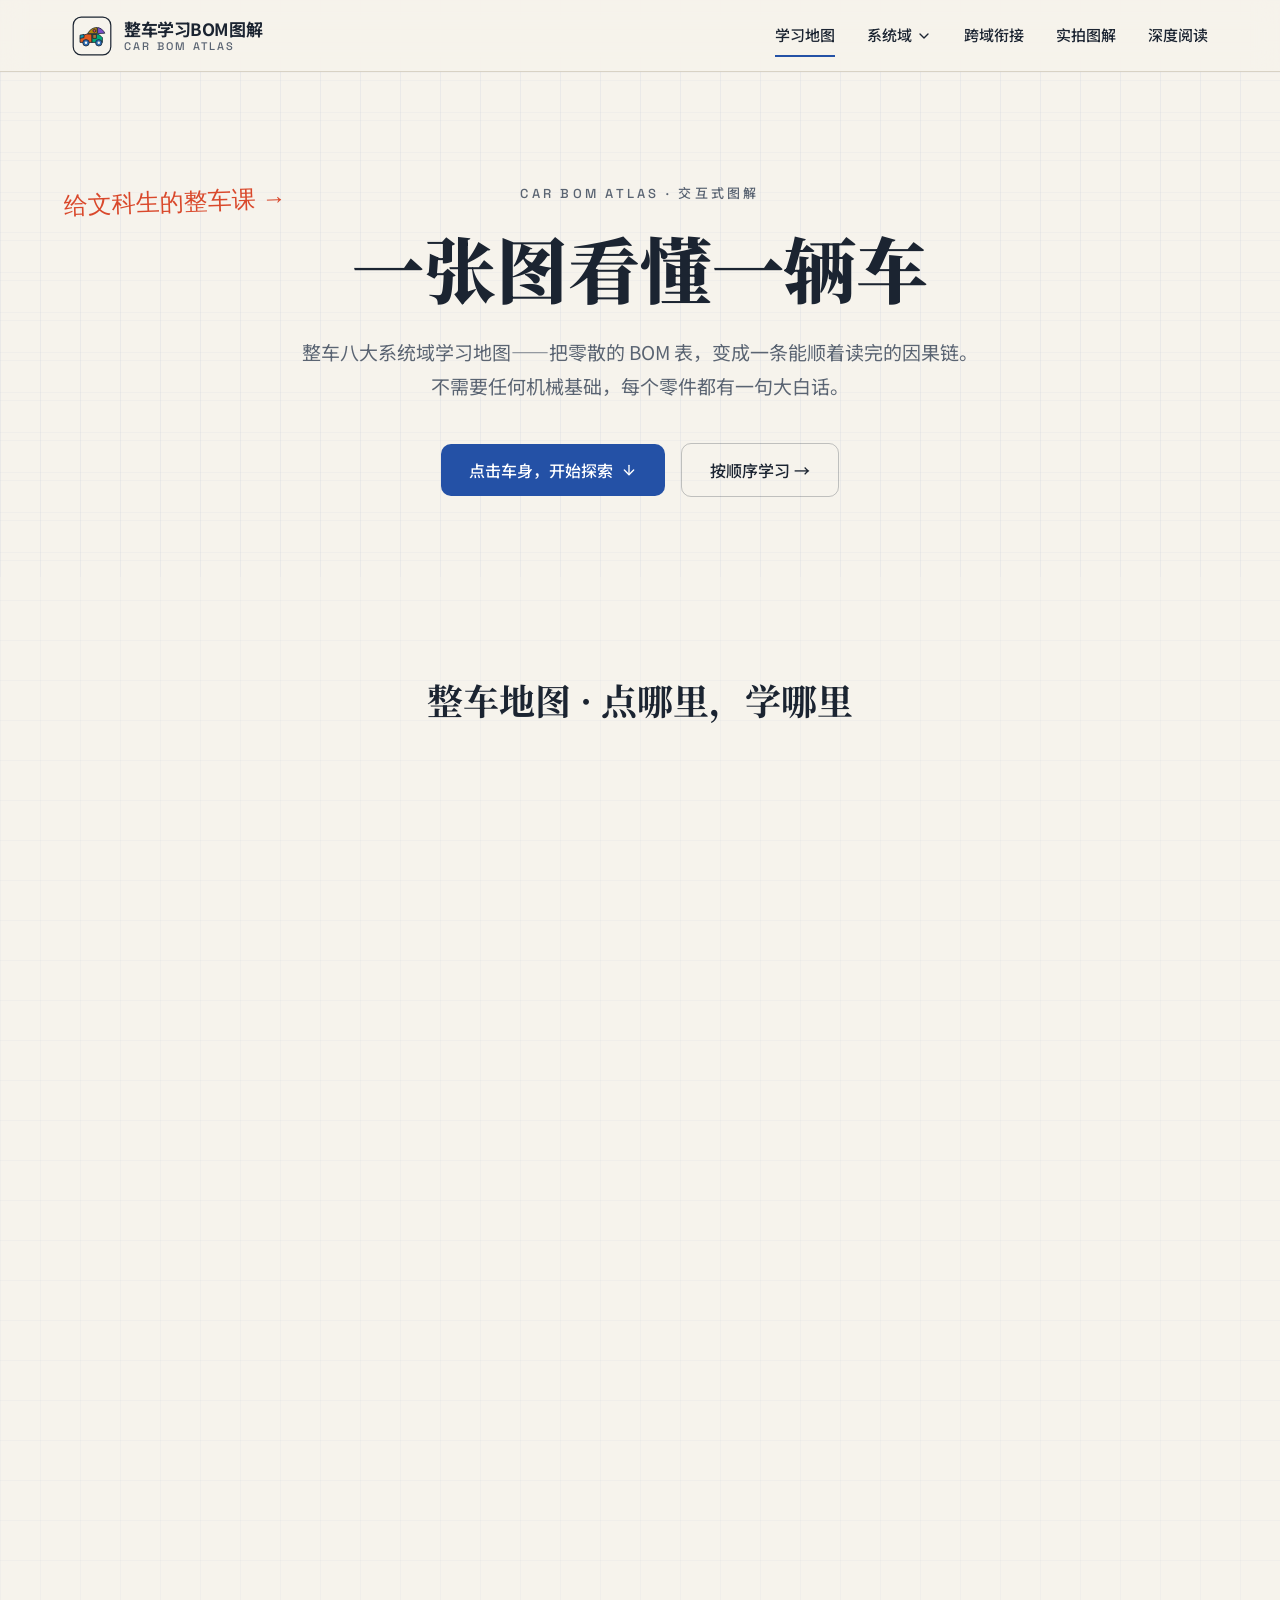
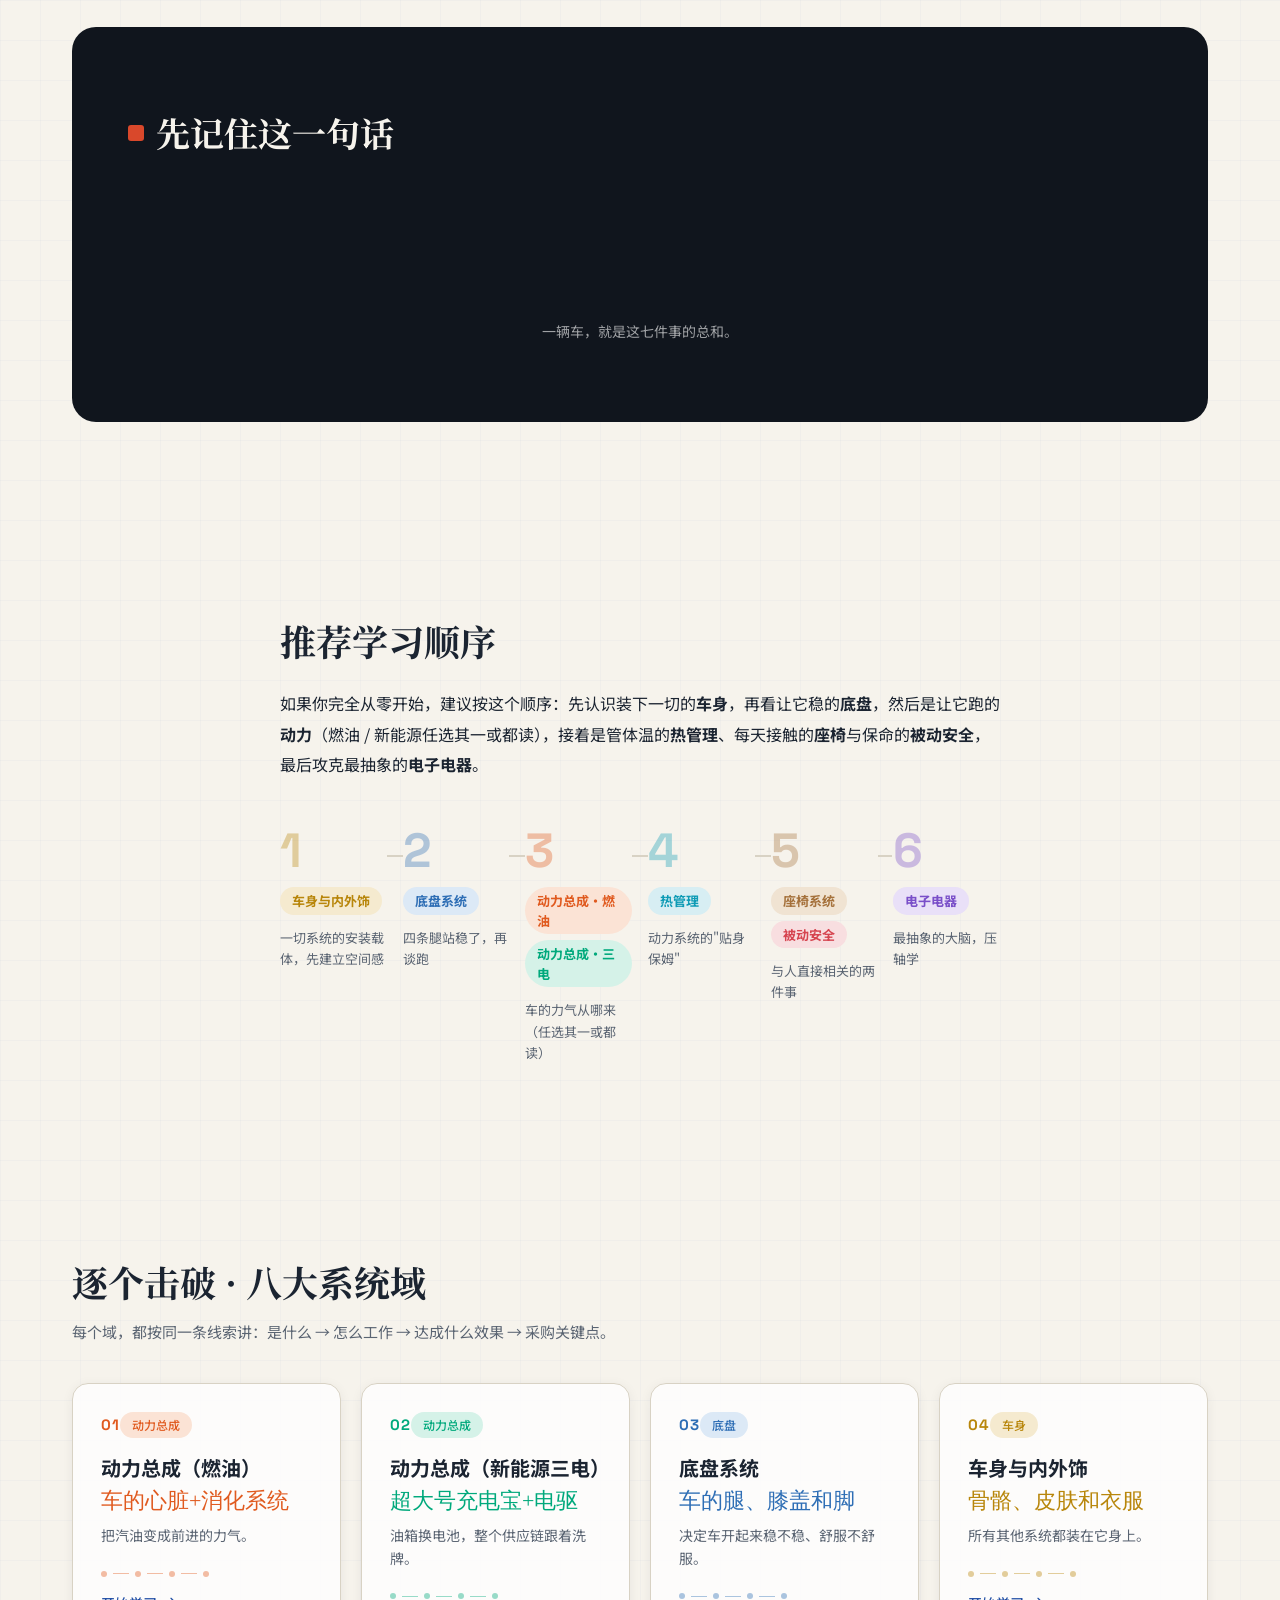
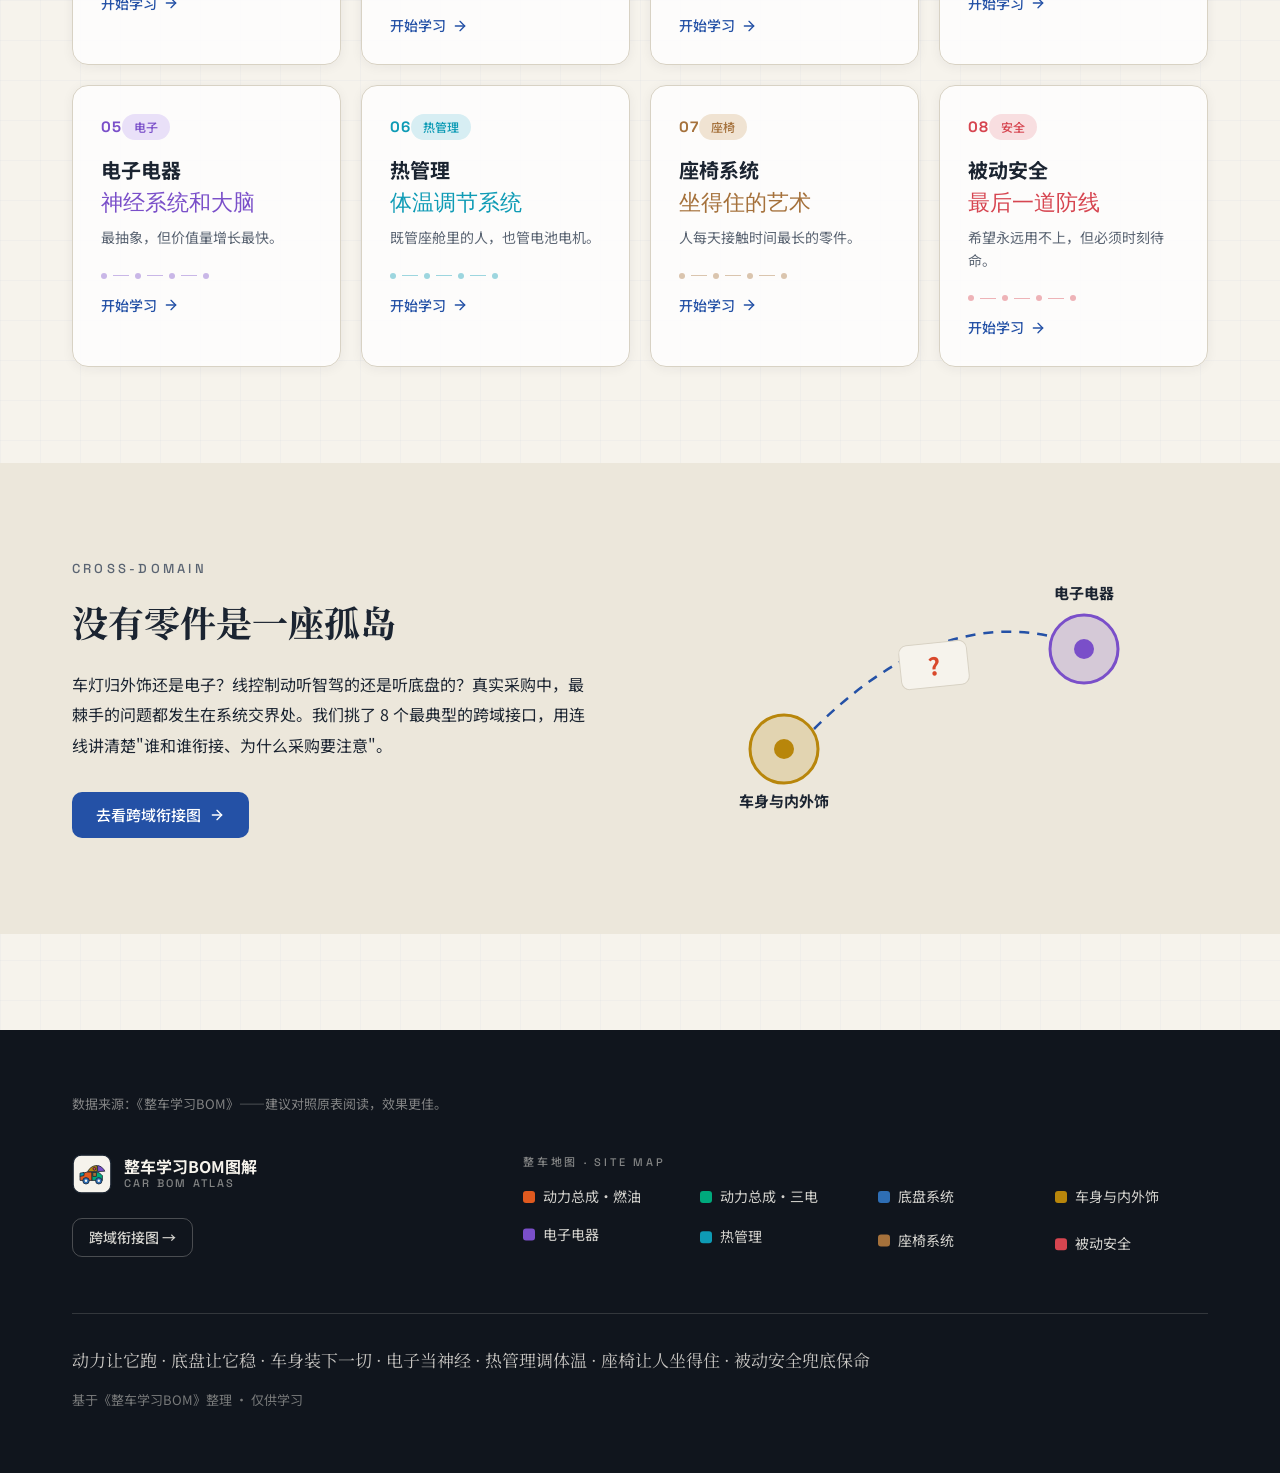
==== commit ad770ac7: "Add files via upload" ====
--- a/index.html
+++ b/index.html
@@ -12,7 +12,7 @@
     />
     <title>整车学习BOM图解 · CAR BOM ATLAS</title>
     <meta name="description" content="把零散的整车BOM表，变成一张能点、能顺着读完的交互式图解学习地图。八大系统域，零机械基础也能看懂。" />
-    <script type="module" crossorigin src="./assets/index-D8QrmKzq.js"></script>
+    <script type="module" crossorigin src="./assets/index-DBi7din7.js"></script>
     <link rel="stylesheet" crossorigin href="./assets/index-CxtEnqWw.css">
   </head>
   <body>
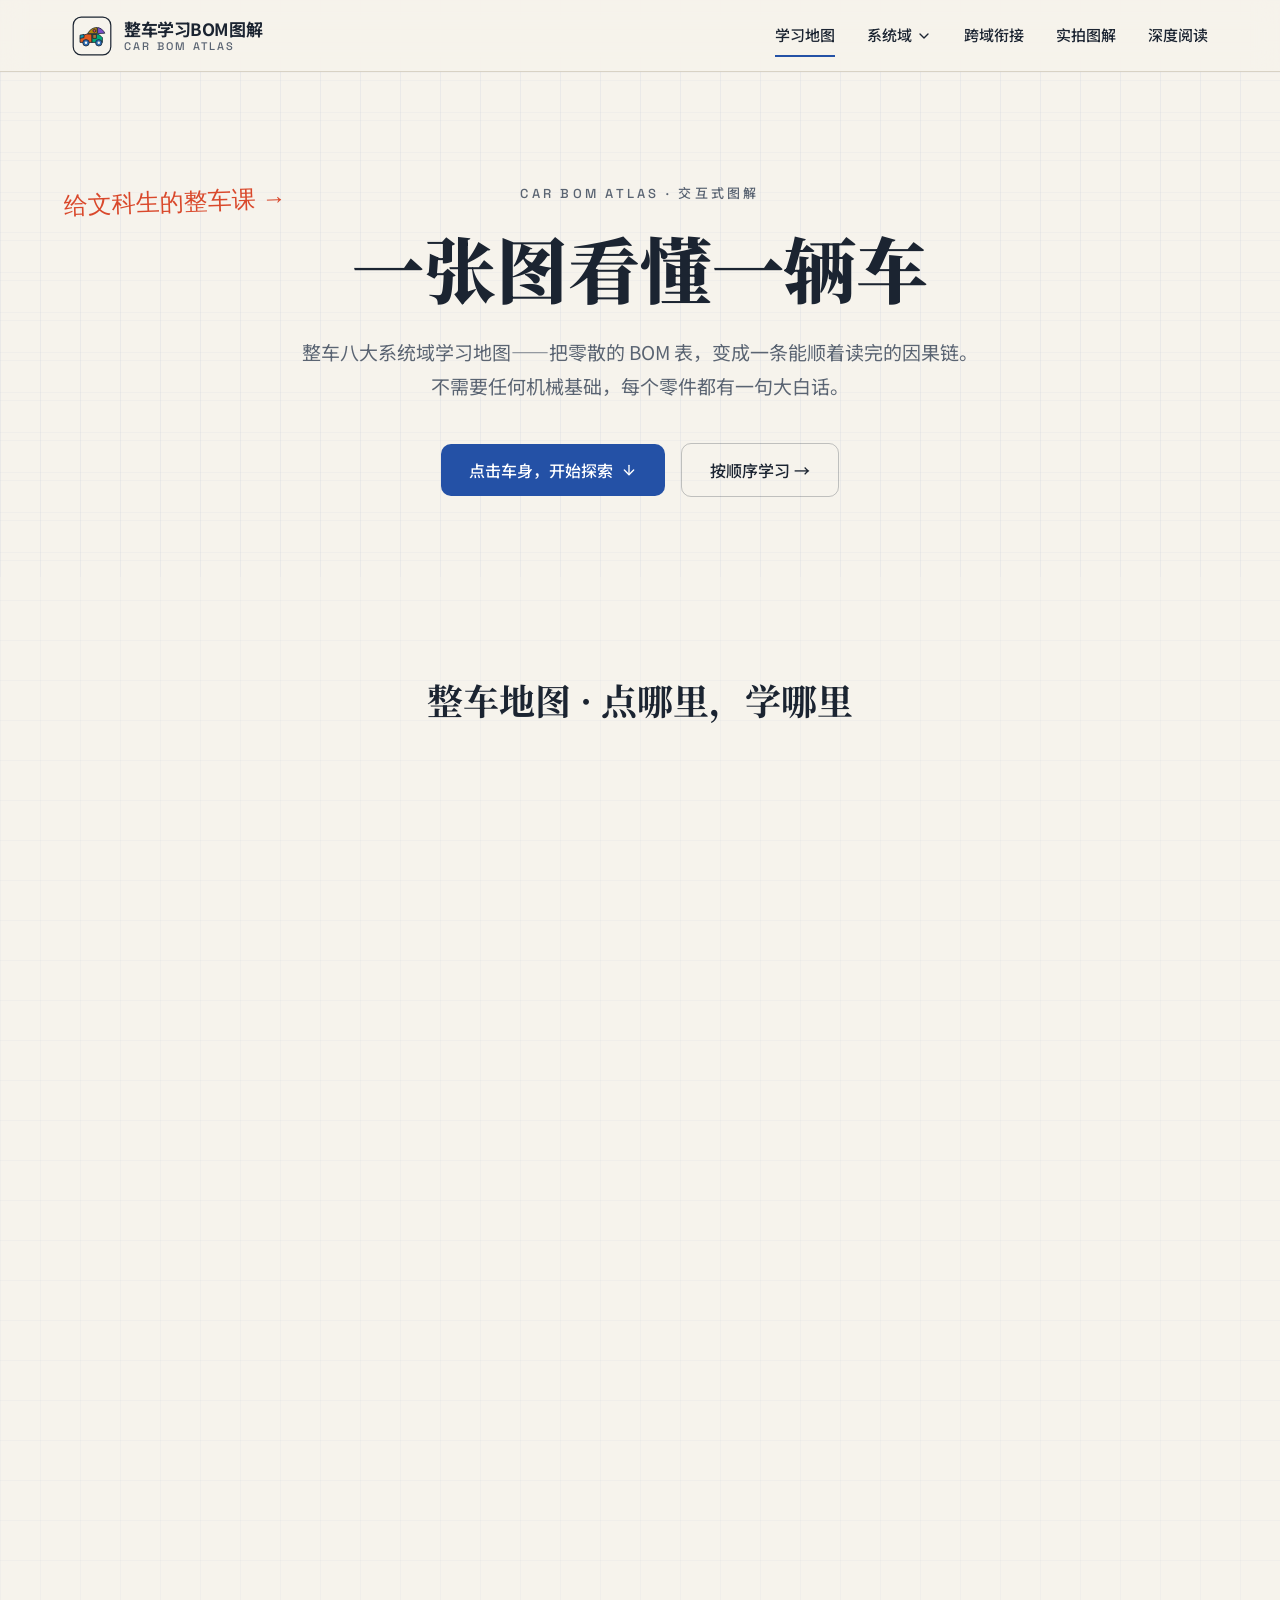
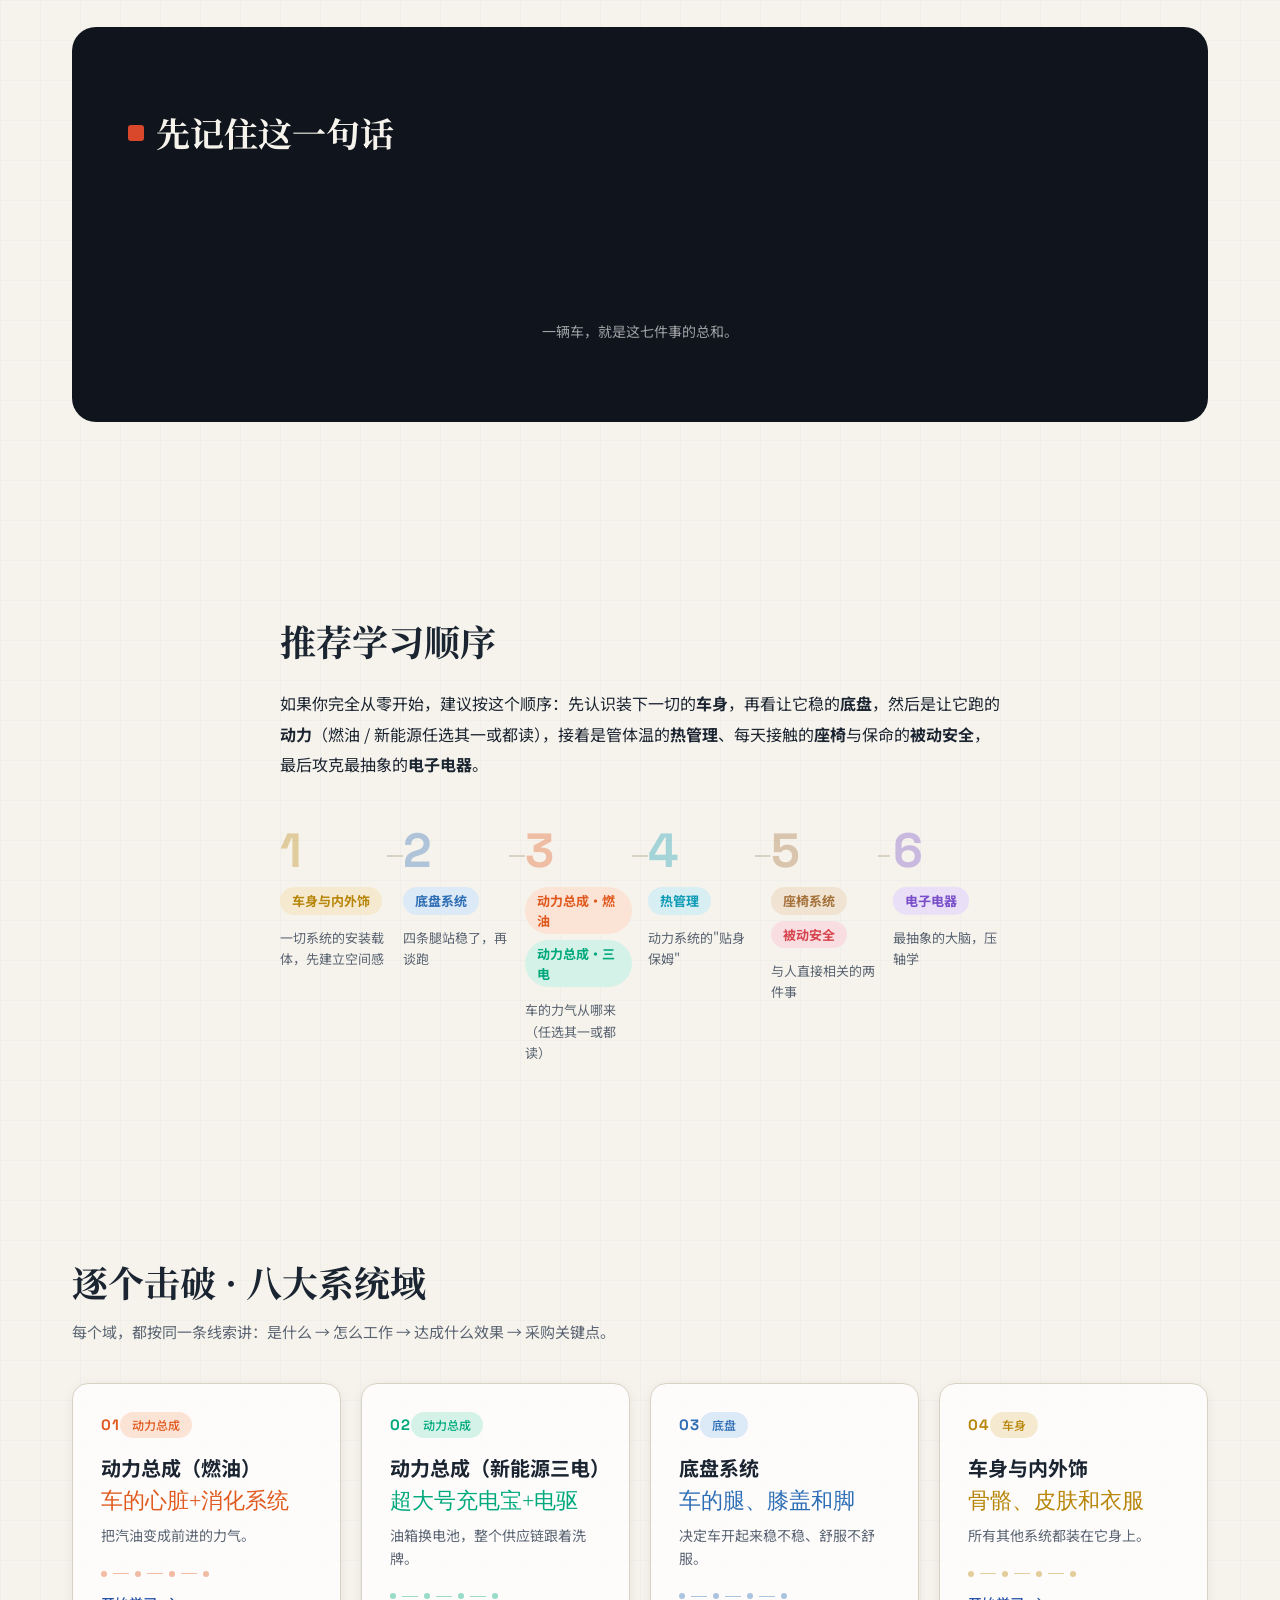
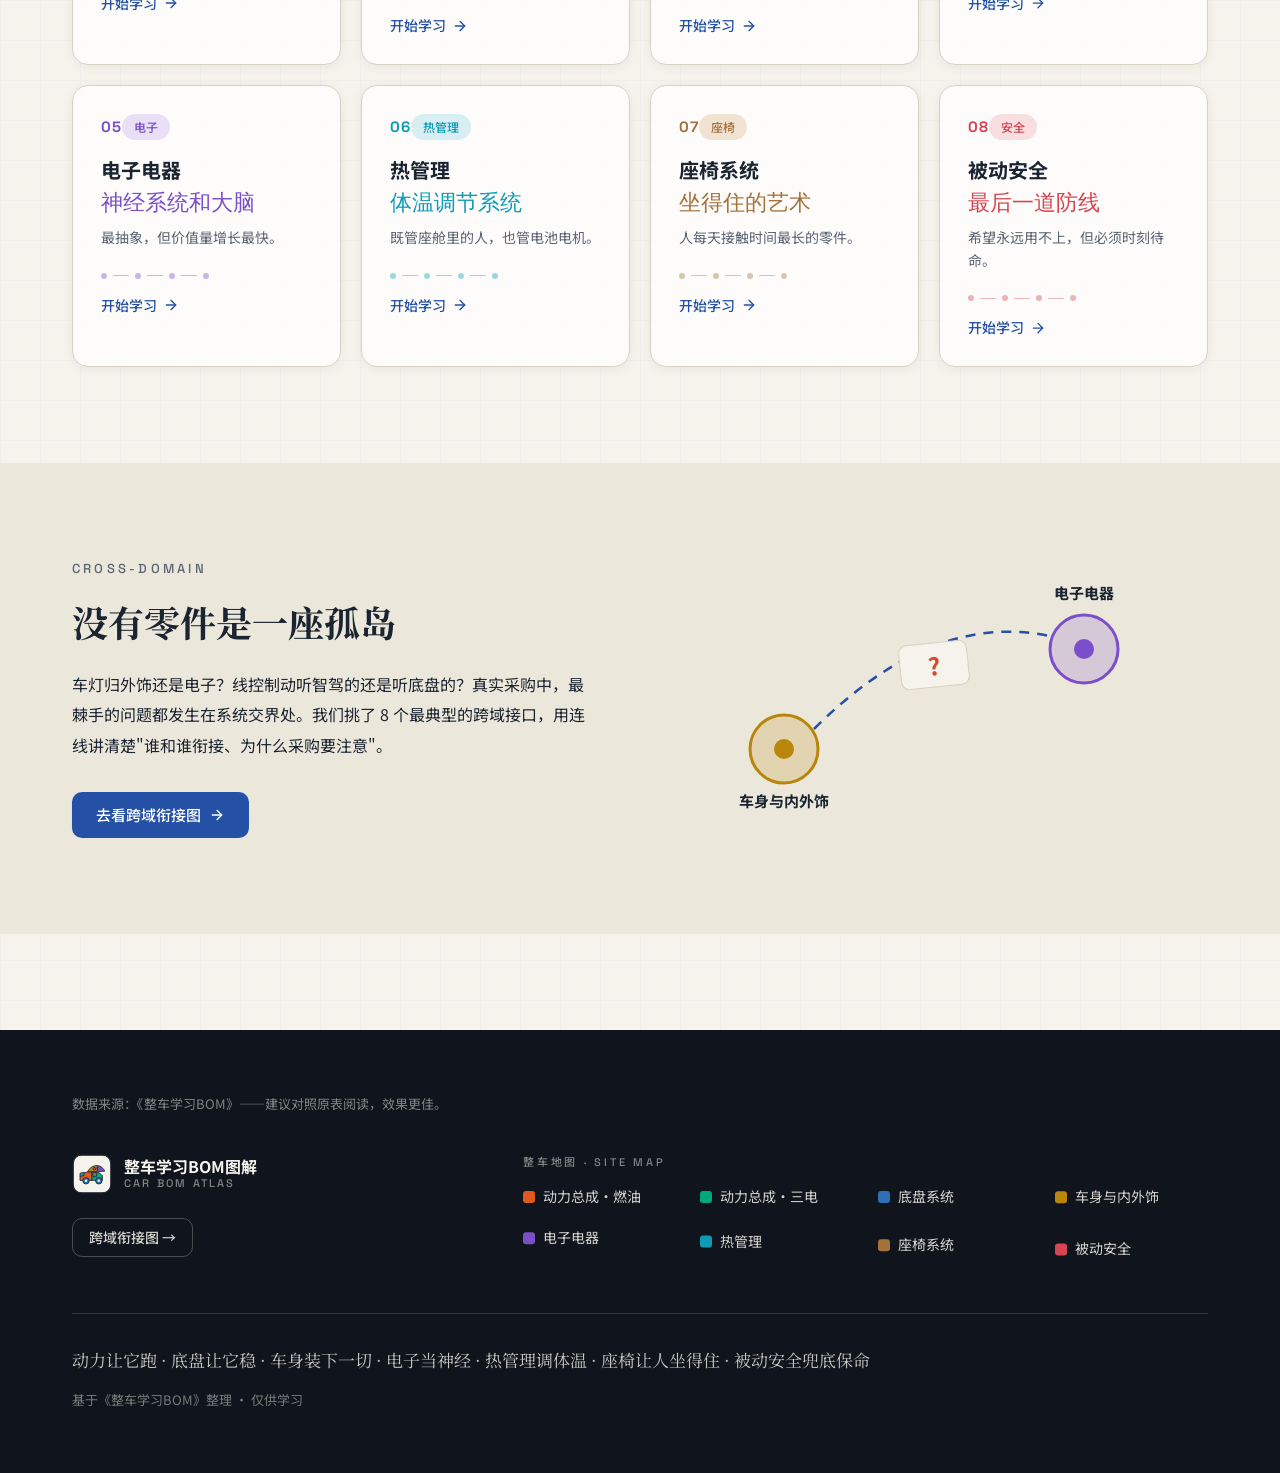
==== commit 28debcf6: "Add files via upload" ====
--- a/index.html
+++ b/index.html
@@ -12,8 +12,8 @@
     />
     <title>整车学习BOM图解 · CAR BOM ATLAS</title>
     <meta name="description" content="把零散的整车BOM表，变成一张能点、能顺着读完的交互式图解学习地图。八大系统域，零机械基础也能看懂。" />
-    <script type="module" crossorigin src="./assets/index-DBi7din7.js"></script>
-    <link rel="stylesheet" crossorigin href="./assets/index-CxtEnqWw.css">
+    <script type="module" crossorigin src="./assets/index-Dq_LpKil.js"></script>
+    <link rel="stylesheet" crossorigin href="./assets/index-UlQxeEaz.css">
   </head>
   <body>
     <div id="root"></div>
--- a/assets/index-UlQxeEaz.css
+++ b/assets/index-UlQxeEaz.css
@@ -0,0 +1 @@
+*,:before,:after{--tw-border-spacing-x: 0;--tw-border-spacing-y: 0;--tw-translate-x: 0;--tw-translate-y: 0;--tw-rotate: 0;--tw-skew-x: 0;--tw-skew-y: 0;--tw-scale-x: 1;--tw-scale-y: 1;--tw-pan-x: ;--tw-pan-y: ;--tw-pinch-zoom: ;--tw-scroll-snap-strictness: proximity;--tw-gradient-from-position: ;--tw-gradient-via-position: ;--tw-gradient-to-position: ;--tw-ordinal: ;--tw-slashed-zero: ;--tw-numeric-figure: ;--tw-numeric-spacing: ;--tw-numeric-fraction: ;--tw-ring-inset: ;--tw-ring-offset-width: 0px;--tw-ring-offset-color: #fff;--tw-ring-color: rgb(59 130 246 / .5);--tw-ring-offset-shadow: 0 0 #0000;--tw-ring-shadow: 0 0 #0000;--tw-shadow: 0 0 #0000;--tw-shadow-colored: 0 0 #0000;--tw-blur: ;--tw-brightness: ;--tw-contrast: ;--tw-grayscale: ;--tw-hue-rotate: ;--tw-invert: ;--tw-saturate: ;--tw-sepia: ;--tw-drop-shadow: ;--tw-backdrop-blur: ;--tw-backdrop-brightness: ;--tw-backdrop-contrast: ;--tw-backdrop-grayscale: ;--tw-backdrop-hue-rotate: ;--tw-backdrop-invert: ;--tw-backdrop-opacity: ;--tw-backdrop-saturate: ;--tw-backdrop-sepia: ;--tw-contain-size: ;--tw-contain-layout: ;--tw-contain-paint: ;--tw-contain-style: }::backdrop{--tw-border-spacing-x: 0;--tw-border-spacing-y: 0;--tw-translate-x: 0;--tw-translate-y: 0;--tw-rotate: 0;--tw-skew-x: 0;--tw-skew-y: 0;--tw-scale-x: 1;--tw-scale-y: 1;--tw-pan-x: ;--tw-pan-y: ;--tw-pinch-zoom: ;--tw-scroll-snap-strictness: proximity;--tw-gradient-from-position: ;--tw-gradient-via-position: ;--tw-gradient-to-position: ;--tw-ordinal: ;--tw-slashed-zero: ;--tw-numeric-figure: ;--tw-numeric-spacing: ;--tw-numeric-fraction: ;--tw-ring-inset: ;--tw-ring-offset-width: 0px;--tw-ring-offset-color: #fff;--tw-ring-color: rgb(59 130 246 / .5);--tw-ring-offset-shadow: 0 0 #0000;--tw-ring-shadow: 0 0 #0000;--tw-shadow: 0 0 #0000;--tw-shadow-colored: 0 0 #0000;--tw-blur: ;--tw-brightness: ;--tw-contrast: ;--tw-grayscale: ;--tw-hue-rotate: ;--tw-invert: ;--tw-saturate: ;--tw-sepia: ;--tw-drop-shadow: ;--tw-backdrop-blur: ;--tw-backdrop-brightness: ;--tw-backdrop-contrast: ;--tw-backdrop-grayscale: ;--tw-backdrop-hue-rotate: ;--tw-backdrop-invert: ;--tw-backdrop-opacity: ;--tw-backdrop-saturate: ;--tw-backdrop-sepia: ;--tw-contain-size: ;--tw-contain-layout: ;--tw-contain-paint: ;--tw-contain-style: }*,:before,:after{box-sizing:border-box;border-width:0;border-style:solid;border-color:#e5e7eb}:before,:after{--tw-content: ""}html,:host{line-height:1.5;-webkit-text-size-adjust:100%;-moz-tab-size:4;-o-tab-size:4;tab-size:4;font-family:Noto Sans SC,ui-sans-serif,system-ui,sans-serif;font-feature-settings:normal;font-variation-settings:normal;-webkit-tap-highlight-color:transparent}body{margin:0;line-height:inherit}hr{height:0;color:inherit;border-top-width:1px}abbr:where([title]){-webkit-text-decoration:underline dotted;text-decoration:underline dotted}h1,h2,h3,h4,h5,h6{font-size:inherit;font-weight:inherit}a{color:inherit;text-decoration:inherit}b,strong{font-weight:bolder}code,kbd,samp,pre{font-family:ui-monospace,SFMono-Regular,Menlo,Monaco,Consolas,Liberation Mono,Courier New,monospace;font-feature-settings:normal;font-variation-settings:normal;font-size:1em}small{font-size:80%}sub,sup{font-size:75%;line-height:0;position:relative;vertical-align:baseline}sub{bottom:-.25em}sup{top:-.5em}table{text-indent:0;border-color:inherit;border-collapse:collapse}button,input,optgroup,select,textarea{font-family:inherit;font-feature-settings:inherit;font-variation-settings:inherit;font-size:100%;font-weight:inherit;line-height:inherit;letter-spacing:inherit;color:inherit;margin:0;padding:0}button,select{text-transform:none}button,input:where([type=button]),input:where([type=reset]),input:where([type=submit]){-webkit-appearance:button;background-color:transparent;background-image:none}:-moz-focusring{outline:auto}:-moz-ui-invalid{box-shadow:none}progress{vertical-align:baseline}::-webkit-inner-spin-button,::-webkit-outer-spin-button{height:auto}[type=search]{-webkit-appearance:textfield;outline-offset:-2px}::-webkit-search-decoration{-webkit-appearance:none}::-webkit-file-upload-button{-webkit-appearance:button;font:inherit}summary{display:list-item}blockquote,dl,dd,h1,h2,h3,h4,h5,h6,hr,figure,p,pre{margin:0}fieldset{margin:0;padding:0}legend{padding:0}ol,ul,menu{list-style:none;margin:0;padding:0}dialog{padding:0}textarea{resize:vertical}input::-moz-placeholder,textarea::-moz-placeholder{opacity:1;color:#9ca3af}input::placeholder,textarea::placeholder{opacity:1;color:#9ca3af}button,[role=button]{cursor:pointer}:disabled{cursor:default}img,svg,video,canvas,audio,iframe,embed,object{display:block;vertical-align:middle}img,video{max-width:100%;height:auto}[hidden]:where(:not([hidden=until-found])){display:none}:root{--background: 43 33% 95%;--foreground: 217 30% 15%;--card: 0 0% 100%;--card-foreground: 217 30% 15%;--popover: 43 33% 97%;--popover-foreground: 217 30% 15%;--primary: 219 64% 40%;--primary-foreground: 0 0% 98%;--secondary: 40 22% 89%;--secondary-foreground: 217 30% 15%;--muted: 40 22% 89%;--muted-foreground: 216 12% 40%;--accent: 40 22% 89%;--accent-foreground: 217 30% 15%;--destructive: 0 84.2% 60.2%;--destructive-foreground: 0 0% 98%;--border: 42 17% 81%;--input: 42 17% 81%;--ring: 219 64% 40%;--radius: .625rem;--sidebar-background: 0 0% 98%;--sidebar-foreground: 240 5.3% 26.1%;--sidebar-primary: 240 5.9% 10%;--sidebar-primary-foreground: 0 0% 98%;--sidebar-accent: 240 4.8% 95.9%;--sidebar-accent-foreground: 240 5.9% 10%;--sidebar-border: 220 13% 91%;--sidebar-ring: 217.2 91.2% 59.8%}*{border-color:hsl(var(--border))}html{scroll-behavior:smooth}body{--tw-bg-opacity: 1;background-color:rgb(246 243 236 / var(--tw-bg-opacity, 1));font-family:Noto Sans SC,ui-sans-serif,system-ui,sans-serif;--tw-text-opacity: 1;color:rgb(27 36 49 / var(--tw-text-opacity, 1));-webkit-font-smoothing:antialiased;-moz-osx-font-smoothing:grayscale;background-image:url("data:image/svg+xml,%3csvg%20xmlns='http://www.w3.org/2000/svg'%20width='40'%20height='40'%20viewBox='0%200%2040%2040'%3e%3cpath%20d='M%2040%200%20H%200%20V%2040'%20fill='none'%20stroke='rgba(36,81,166,0.05)'%20stroke-width='1'/%3e%3c/svg%3e");background-size:40px 40px}::-moz-selection{background:#2451a62e}::selection{background:#2451a62e}.sr-only{position:absolute;width:1px;height:1px;padding:0;margin:-1px;overflow:hidden;clip:rect(0,0,0,0);white-space:nowrap;border-width:0}.pointer-events-none{pointer-events:none}.visible{visibility:visible}.invisible{visibility:hidden}.static{position:static}.fixed{position:fixed}.absolute{position:absolute}.relative{position:relative}.sticky{position:sticky}.inset-0{inset:0}.inset-x-0{left:0;right:0}.inset-x-3{left:.75rem;right:.75rem}.inset-y-0{top:0;bottom:0}.-bottom-12{bottom:-3rem}.-bottom-\[2px\]{bottom:-2px}.-bottom-\[5px\]{bottom:-5px}.-left-12{left:-3rem}.-left-\[13px\]{left:-13px}.-right-12{right:-3rem}.-right-4{right:-1rem}.-top-12{top:-3rem}.-top-9{top:-2.25rem}.bottom-0{bottom:0}.bottom-10{bottom:2.5rem}.bottom-4{bottom:1rem}.bottom-8{bottom:2rem}.bottom-full{bottom:100%}.left-0{left:0}.left-1\/2{left:50%}.left-2{left:.5rem}.left-3\.5{left:.875rem}.left-4{left:1rem}.left-5{left:1.25rem}.left-6{left:1.5rem}.left-\[19px\]{left:19px}.left-\[27px\]{left:27px}.left-\[50\%\]{left:50%}.right-0{right:0}.right-1{right:.25rem}.right-2{right:.5rem}.right-3{right:.75rem}.right-4{right:1rem}.right-6{right:1.5rem}.top-0{top:0}.top-1\.5{top:.375rem}.top-1\/2{top:50%}.top-10{top:2.5rem}.top-2{top:.5rem}.top-24{top:6rem}.top-3\.5{top:.875rem}.top-4{top:1rem}.top-6{top:1.5rem}.top-7{top:1.75rem}.top-\[160px\]{top:160px}.top-\[180px\]{top:180px}.top-\[1px\]{top:1px}.top-\[50\%\]{top:50%}.top-\[52px\]{top:52px}.top-\[60\%\]{top:60%}.top-\[72px\]{top:72px}.top-full{top:100%}.isolate{isolation:isolate}.z-10{z-index:10}.z-20{z-index:20}.z-30{z-index:30}.z-40{z-index:40}.z-50{z-index:50}.z-\[1\]{z-index:1}.z-\[55\]{z-index:55}.z-\[60\]{z-index:60}.order-2{order:2}.order-3{order:3}.order-first{order:-9999}.order-last{order:9999}.col-start-2{grid-column-start:2}.row-span-2{grid-row:span 2 / span 2}.row-start-1{grid-row-start:1}.\!m-0{margin:0!important}.-mx-1{margin-left:-.25rem;margin-right:-.25rem}.-my-2{margin-top:-.5rem;margin-bottom:-.5rem}.mx-1{margin-left:.25rem;margin-right:.25rem}.mx-2{margin-left:.5rem;margin-right:.5rem}.mx-3\.5{margin-left:.875rem;margin-right:.875rem}.mx-auto{margin-left:auto;margin-right:auto}.my-0{margin-top:0;margin-bottom:0}.my-0\.5{margin-top:.125rem;margin-bottom:.125rem}.my-1{margin-top:.25rem;margin-bottom:.25rem}.-ml-4{margin-left:-1rem}.-ml-\[5px\]{margin-left:-5px}.-mt-4{margin-top:-1rem}.mb-1{margin-bottom:.25rem}.mb-10{margin-bottom:2.5rem}.mb-12{margin-bottom:3rem}.mb-2{margin-bottom:.5rem}.mb-3{margin-bottom:.75rem}.mb-4{margin-bottom:1rem}.mb-5{margin-bottom:1.25rem}.mb-6{margin-bottom:1.5rem}.mb-7{margin-bottom:1.75rem}.mb-8{margin-bottom:2rem}.ml-1{margin-left:.25rem}.ml-2{margin-left:.5rem}.ml-4{margin-left:1rem}.ml-auto{margin-left:auto}.mr-1{margin-right:.25rem}.mt-0\.5{margin-top:.125rem}.mt-1{margin-top:.25rem}.mt-1\.5{margin-top:.375rem}.mt-10{margin-top:2.5rem}.mt-12{margin-top:3rem}.mt-14{margin-top:3.5rem}.mt-16{margin-top:4rem}.mt-2{margin-top:.5rem}.mt-2\.5{margin-top:.625rem}.mt-24{margin-top:6rem}.mt-3{margin-top:.75rem}.mt-4{margin-top:1rem}.mt-5{margin-top:1.25rem}.mt-6{margin-top:1.5rem}.mt-7{margin-top:1.75rem}.mt-8{margin-top:2rem}.mt-9{margin-top:2.25rem}.mt-auto{margin-top:auto}.line-clamp-1{overflow:hidden;display:-webkit-box;-webkit-box-orient:vertical;-webkit-line-clamp:1}.line-clamp-2{overflow:hidden;display:-webkit-box;-webkit-box-orient:vertical;-webkit-line-clamp:2}.block{display:block}.inline-block{display:inline-block}.flex{display:flex}.inline-flex{display:inline-flex}.table{display:table}.table-caption{display:table-caption}.table-cell{display:table-cell}.table-row{display:table-row}.grid{display:grid}.hidden{display:none}.aspect-\[16\/10\]{aspect-ratio:16/10}.aspect-\[3\/2\]{aspect-ratio:3/2}.aspect-square{aspect-ratio:1 / 1}.aspect-video{aspect-ratio:16 / 9}.size-10{width:2.5rem;height:2.5rem}.size-2{width:.5rem;height:.5rem}.size-2\.5{width:.625rem;height:.625rem}.size-3{width:.75rem;height:.75rem}.size-3\.5{width:.875rem;height:.875rem}.size-4{width:1rem;height:1rem}.size-6{width:1.5rem;height:1.5rem}.size-7{width:1.75rem;height:1.75rem}.size-8{width:2rem;height:2rem}.size-9{width:2.25rem;height:2.25rem}.size-auto{width:auto;height:auto}.size-full{width:100%;height:100%}.h-0{height:0px}.h-1\.5{height:.375rem}.h-10{height:2.5rem}.h-11{height:2.75rem}.h-12{height:3rem}.h-14{height:3.5rem}.h-2{height:.5rem}.h-2\.5{height:.625rem}.h-20{height:5rem}.h-24{height:6rem}.h-3{height:.75rem}.h-3\.5{height:.875rem}.h-36{height:9rem}.h-4{height:1rem}.h-40{height:10rem}.h-5{height:1.25rem}.h-6{height:1.5rem}.h-7{height:1.75rem}.h-8{height:2rem}.h-9{height:2.25rem}.h-\[1\.15rem\]{height:1.15rem}.h-\[1\.5px\]{height:1.5px}.h-\[14px\]{height:14px}.h-\[2px\]{height:2px}.h-\[3px\]{height:3px}.h-\[72px\]{height:72px}.h-\[calc\(100\%-1px\)\]{height:calc(100% - 1px)}.h-\[var\(--radix-navigation-menu-viewport-height\)\]{height:var(--radix-navigation-menu-viewport-height)}.h-\[var\(--radix-select-trigger-height\)\]{height:var(--radix-select-trigger-height)}.h-auto{height:auto}.h-full{height:100%}.h-px{height:1px}.h-svh{height:100svh}.max-h-\[300px\]{max-height:300px}.min-h-0{min-height:0px}.min-h-16{min-height:4rem}.min-h-4{min-height:1rem}.min-h-\[100dvh\]{min-height:100dvh}.min-h-\[168px\]{min-height:168px}.min-h-svh{min-height:100svh}.w-0{width:0px}.w-1{width:.25rem}.w-1\.5{width:.375rem}.w-10{width:2.5rem}.w-11{width:2.75rem}.w-12{width:3rem}.w-14{width:3.5rem}.w-2{width:.5rem}.w-2\.5{width:.625rem}.w-20{width:5rem}.w-3{width:.75rem}.w-3\.5{width:.875rem}.w-3\/4{width:75%}.w-36{width:9rem}.w-4{width:1rem}.w-40{width:10rem}.w-5{width:1.25rem}.w-6{width:1.5rem}.w-64{width:16rem}.w-7{width:1.75rem}.w-72{width:18rem}.w-8{width:2rem}.w-9{width:2.25rem}.w-\[100px\]{width:100px}.w-\[14px\]{width:14px}.w-\[260px\]{width:260px}.w-\[2px\]{width:2px}.w-\[300px\]{width:300px}.w-\[3px\]{width:3px}.w-\[720px\]{width:720px}.w-\[86\%\]{width:86%}.w-auto{width:auto}.w-fit{width:-moz-fit-content;width:fit-content}.w-full{width:100%}.w-max{width:-moz-max-content;width:max-content}.w-px{width:1px}.min-w-0{min-width:0px}.min-w-10{min-width:2.5rem}.min-w-5{min-width:1.25rem}.min-w-8{min-width:2rem}.min-w-9{min-width:2.25rem}.min-w-\[12rem\]{min-width:12rem}.min-w-\[8rem\]{min-width:8rem}.min-w-\[var\(--radix-select-trigger-width\)\]{min-width:var(--radix-select-trigger-width)}.max-w-\[1080px\]{max-width:1080px}.max-w-\[1100px\]{max-width:1100px}.max-w-\[1200px\]{max-width:1200px}.max-w-\[220px\]{max-width:220px}.max-w-\[300px\]{max-width:300px}.max-w-\[480px\]{max-width:480px}.max-w-\[520px\]{max-width:520px}.max-w-\[640px\]{max-width:640px}.max-w-\[680px\]{max-width:680px}.max-w-\[720px\]{max-width:720px}.max-w-\[760px\]{max-width:760px}.max-w-\[820px\]{max-width:820px}.max-w-\[960px\]{max-width:960px}.max-w-\[calc\(100\%-2rem\)\]{max-width:calc(100% - 2rem)}.max-w-max{max-width:-moz-max-content;max-width:max-content}.max-w-read{max-width:760px}.max-w-site{max-width:1200px}.max-w-sm{max-width:24rem}.max-w-xl{max-width:36rem}.flex-1{flex:1 1 0%}.shrink-0{flex-shrink:0}.grow{flex-grow:1}.grow-0{flex-grow:0}.basis-full{flex-basis:100%}.caption-bottom{caption-side:bottom}.border-collapse{border-collapse:collapse}.origin-left{transform-origin:left}.origin-top{transform-origin:top}.-translate-x-1\/2{--tw-translate-x: -50%;transform:translate(var(--tw-translate-x),var(--tw-translate-y)) rotate(var(--tw-rotate)) skew(var(--tw-skew-x)) skewY(var(--tw-skew-y)) scaleX(var(--tw-scale-x)) scaleY(var(--tw-scale-y))}.-translate-x-px{--tw-translate-x: -1px;transform:translate(var(--tw-translate-x),var(--tw-translate-y)) rotate(var(--tw-rotate)) skew(var(--tw-skew-x)) skewY(var(--tw-skew-y)) scaleX(var(--tw-scale-x)) scaleY(var(--tw-scale-y))}.-translate-y-1{--tw-translate-y: -.25rem;transform:translate(var(--tw-translate-x),var(--tw-translate-y)) rotate(var(--tw-rotate)) skew(var(--tw-skew-x)) skewY(var(--tw-skew-y)) scaleX(var(--tw-scale-x)) scaleY(var(--tw-scale-y))}.-translate-y-1\/2{--tw-translate-y: -50%;transform:translate(var(--tw-translate-x),var(--tw-translate-y)) rotate(var(--tw-rotate)) skew(var(--tw-skew-x)) skewY(var(--tw-skew-y)) scaleX(var(--tw-scale-x)) scaleY(var(--tw-scale-y))}.-translate-y-full{--tw-translate-y: -100%;transform:translate(var(--tw-translate-x),var(--tw-translate-y)) rotate(var(--tw-rotate)) skew(var(--tw-skew-x)) skewY(var(--tw-skew-y)) scaleX(var(--tw-scale-x)) scaleY(var(--tw-scale-y))}.translate-x-\[-50\%\]{--tw-translate-x: -50%;transform:translate(var(--tw-translate-x),var(--tw-translate-y)) rotate(var(--tw-rotate)) skew(var(--tw-skew-x)) skewY(var(--tw-skew-y)) scaleX(var(--tw-scale-x)) scaleY(var(--tw-scale-y))}.translate-x-px{--tw-translate-x: 1px;transform:translate(var(--tw-translate-x),var(--tw-translate-y)) rotate(var(--tw-rotate)) skew(var(--tw-skew-x)) skewY(var(--tw-skew-y)) scaleX(var(--tw-scale-x)) scaleY(var(--tw-scale-y))}.translate-y-0\.5{--tw-translate-y: .125rem;transform:translate(var(--tw-translate-x),var(--tw-translate-y)) rotate(var(--tw-rotate)) skew(var(--tw-skew-x)) skewY(var(--tw-skew-y)) scaleX(var(--tw-scale-x)) scaleY(var(--tw-scale-y))}.translate-y-\[-50\%\]{--tw-translate-y: -50%;transform:translate(var(--tw-translate-x),var(--tw-translate-y)) rotate(var(--tw-rotate)) skew(var(--tw-skew-x)) skewY(var(--tw-skew-y)) scaleX(var(--tw-scale-x)) scaleY(var(--tw-scale-y))}.translate-y-\[1px\]{--tw-translate-y: 1px;transform:translate(var(--tw-translate-x),var(--tw-translate-y)) rotate(var(--tw-rotate)) skew(var(--tw-skew-x)) skewY(var(--tw-skew-y)) scaleX(var(--tw-scale-x)) scaleY(var(--tw-scale-y))}.translate-y-\[calc\(-50\%_-_2px\)\]{--tw-translate-y: calc(-50% - 2px) ;transform:translate(var(--tw-translate-x),var(--tw-translate-y)) rotate(var(--tw-rotate)) skew(var(--tw-skew-x)) skewY(var(--tw-skew-y)) scaleX(var(--tw-scale-x)) scaleY(var(--tw-scale-y))}.-rotate-1{--tw-rotate: -1deg;transform:translate(var(--tw-translate-x),var(--tw-translate-y)) rotate(var(--tw-rotate)) skew(var(--tw-skew-x)) skewY(var(--tw-skew-y)) scaleX(var(--tw-scale-x)) scaleY(var(--tw-scale-y))}.-rotate-2{--tw-rotate: -2deg;transform:translate(var(--tw-translate-x),var(--tw-translate-y)) rotate(var(--tw-rotate)) skew(var(--tw-skew-x)) skewY(var(--tw-skew-y)) scaleX(var(--tw-scale-x)) scaleY(var(--tw-scale-y))}.-rotate-\[1\.5deg\]{--tw-rotate: -1.5deg;transform:translate(var(--tw-translate-x),var(--tw-translate-y)) rotate(var(--tw-rotate)) skew(var(--tw-skew-x)) skewY(var(--tw-skew-y)) scaleX(var(--tw-scale-x)) scaleY(var(--tw-scale-y))}.rotate-180{--tw-rotate: 180deg;transform:translate(var(--tw-translate-x),var(--tw-translate-y)) rotate(var(--tw-rotate)) skew(var(--tw-skew-x)) skewY(var(--tw-skew-y)) scaleX(var(--tw-scale-x)) scaleY(var(--tw-scale-y))}.rotate-45{--tw-rotate: 45deg;transform:translate(var(--tw-translate-x),var(--tw-translate-y)) rotate(var(--tw-rotate)) skew(var(--tw-skew-x)) skewY(var(--tw-skew-y)) scaleX(var(--tw-scale-x)) scaleY(var(--tw-scale-y))}.rotate-90{--tw-rotate: 90deg;transform:translate(var(--tw-translate-x),var(--tw-translate-y)) rotate(var(--tw-rotate)) skew(var(--tw-skew-x)) skewY(var(--tw-skew-y)) scaleX(var(--tw-scale-x)) scaleY(var(--tw-scale-y))}.rotate-\[-1\.5deg\]{--tw-rotate: -1.5deg;transform:translate(var(--tw-translate-x),var(--tw-translate-y)) rotate(var(--tw-rotate)) skew(var(--tw-skew-x)) skewY(var(--tw-skew-y)) scaleX(var(--tw-scale-x)) scaleY(var(--tw-scale-y))}.scale-x-0{--tw-scale-x: 0;transform:translate(var(--tw-translate-x),var(--tw-translate-y)) rotate(var(--tw-rotate)) skew(var(--tw-skew-x)) skewY(var(--tw-skew-y)) scaleX(var(--tw-scale-x)) scaleY(var(--tw-scale-y))}.transform{transform:translate(var(--tw-translate-x),var(--tw-translate-y)) rotate(var(--tw-rotate)) skew(var(--tw-skew-x)) skewY(var(--tw-skew-y)) scaleX(var(--tw-scale-x)) scaleY(var(--tw-scale-y))}@keyframes caret-blink{0%,70%,to{opacity:1}20%,50%{opacity:0}}.animate-caret-blink{animation:caret-blink 1.25s ease-out infinite}@keyframes pulse{50%{opacity:.5}}.animate-pulse{animation:pulse 2s cubic-bezier(.4,0,.6,1) infinite}@keyframes spin{to{transform:rotate(360deg)}}.animate-spin{animation:spin 1s linear infinite}.cursor-default{cursor:default}.cursor-help{cursor:help}.cursor-pointer{cursor:pointer}.cursor-text{cursor:text}.touch-none{touch-action:none}.select-none{-webkit-user-select:none;-moz-user-select:none;user-select:none}.resize-none{resize:none}.scroll-my-1{scroll-margin-top:.25rem;scroll-margin-bottom:.25rem}.scroll-mt-24{scroll-margin-top:6rem}.scroll-mt-32{scroll-margin-top:8rem}.scroll-mt-40{scroll-margin-top:10rem}.scroll-mt-\[140px\]{scroll-margin-top:140px}.scroll-mt-\[150px\]{scroll-margin-top:150px}.scroll-mt-\[160px\]{scroll-margin-top:160px}.scroll-mt-\[90px\]{scroll-margin-top:90px}.scroll-py-1{scroll-padding-top:.25rem;scroll-padding-bottom:.25rem}.list-disc{list-style-type:disc}.list-none{list-style-type:none}.auto-rows-min{grid-auto-rows:min-content}.grid-cols-1{grid-template-columns:repeat(1,minmax(0,1fr))}.grid-cols-2{grid-template-columns:repeat(2,minmax(0,1fr))}.grid-cols-4{grid-template-columns:repeat(4,minmax(0,1fr))}.grid-cols-\[0_1fr\]{grid-template-columns:0 1fr}.grid-rows-\[auto_auto\]{grid-template-rows:auto auto}.flex-row{flex-direction:row}.flex-col{flex-direction:column}.flex-col-reverse{flex-direction:column-reverse}.flex-wrap{flex-wrap:wrap}.place-content-center{place-content:center}.items-start{align-items:flex-start}.items-end{align-items:flex-end}.items-center{align-items:center}.items-baseline{align-items:baseline}.items-stretch{align-items:stretch}.justify-start{justify-content:flex-start}.justify-center{justify-content:center}.justify-between{justify-content:space-between}.justify-items-start{justify-items:start}.gap-0\.5{gap:.125rem}.gap-1{gap:.25rem}.gap-1\.5{gap:.375rem}.gap-10{gap:2.5rem}.gap-12{gap:3rem}.gap-16{gap:4rem}.gap-2{gap:.5rem}.gap-2\.5{gap:.625rem}.gap-3{gap:.75rem}.gap-4{gap:1rem}.gap-5{gap:1.25rem}.gap-6{gap:1.5rem}.gap-7{gap:1.75rem}.gap-8{gap:2rem}.gap-\[--spacing\(var\(--gap\)\)\]{gap:var(--spacing(var(--gap)))}.gap-x-3{-moz-column-gap:.75rem;column-gap:.75rem}.gap-x-4{-moz-column-gap:1rem;column-gap:1rem}.gap-x-6{-moz-column-gap:1.5rem;column-gap:1.5rem}.gap-y-0\.5{row-gap:.125rem}.gap-y-1{row-gap:.25rem}.gap-y-10{row-gap:2.5rem}.gap-y-2{row-gap:.5rem}.gap-y-3{row-gap:.75rem}.-space-x-1>:not([hidden])~:not([hidden]){--tw-space-x-reverse: 0;margin-right:calc(-.25rem * var(--tw-space-x-reverse));margin-left:calc(-.25rem * calc(1 - var(--tw-space-x-reverse)))}.space-y-10>:not([hidden])~:not([hidden]){--tw-space-y-reverse: 0;margin-top:calc(2.5rem * calc(1 - var(--tw-space-y-reverse)));margin-bottom:calc(2.5rem * var(--tw-space-y-reverse))}.space-y-16>:not([hidden])~:not([hidden]){--tw-space-y-reverse: 0;margin-top:calc(4rem * calc(1 - var(--tw-space-y-reverse)));margin-bottom:calc(4rem * var(--tw-space-y-reverse))}.space-y-5>:not([hidden])~:not([hidden]){--tw-space-y-reverse: 0;margin-top:calc(1.25rem * calc(1 - var(--tw-space-y-reverse)));margin-bottom:calc(1.25rem * var(--tw-space-y-reverse))}.space-y-7>:not([hidden])~:not([hidden]){--tw-space-y-reverse: 0;margin-top:calc(1.75rem * calc(1 - var(--tw-space-y-reverse)));margin-bottom:calc(1.75rem * var(--tw-space-y-reverse))}.self-start{align-self:flex-start}.self-stretch{align-self:stretch}.justify-self-end{justify-self:end}.overflow-auto{overflow:auto}.overflow-hidden{overflow:hidden}.overflow-x-auto{overflow-x:auto}.overflow-y-auto{overflow-y:auto}.overflow-x-hidden{overflow-x:hidden}.whitespace-nowrap{white-space:nowrap}.break-words{overflow-wrap:break-word}.rounded{border-radius:.25rem}.rounded-2xl{border-radius:1rem}.rounded-3xl{border-radius:1.5rem}.rounded-\[10px\]{border-radius:10px}.rounded-\[2px\]{border-radius:2px}.rounded-\[3px\]{border-radius:3px}.rounded-\[4px\]{border-radius:4px}.rounded-\[calc\(var\(--radius\)-5px\)\]{border-radius:calc(var(--radius) - 5px)}.rounded-\[inherit\]{border-radius:inherit}.rounded-full{border-radius:9999px}.rounded-lg{border-radius:var(--radius)}.rounded-md{border-radius:calc(var(--radius) - 2px)}.rounded-none{border-radius:0}.rounded-sm{border-radius:calc(var(--radius) - 4px)}.rounded-xl{border-radius:calc(var(--radius) + 4px)}.rounded-xs{border-radius:calc(var(--radius) - 6px)}.rounded-b-none{border-bottom-right-radius:0;border-bottom-left-radius:0}.rounded-l-md{border-top-left-radius:calc(var(--radius) - 2px);border-bottom-left-radius:calc(var(--radius) - 2px)}.rounded-r-md{border-top-right-radius:calc(var(--radius) - 2px);border-bottom-right-radius:calc(var(--radius) - 2px)}.rounded-tl-sm{border-top-left-radius:calc(var(--radius) - 4px)}.border{border-width:1px}.border-0{border-width:0px}.border-2{border-width:2px}.border-\[1\.5px\]{border-width:1.5px}.border-x-\[5px\]{border-left-width:5px;border-right-width:5px}.border-y{border-top-width:1px;border-bottom-width:1px}.border-b{border-bottom-width:1px}.border-b-2{border-bottom-width:2px}.border-l{border-left-width:1px}.border-l-2{border-left-width:2px}.border-l-4{border-left-width:4px}.border-r{border-right-width:1px}.border-t{border-top-width:1px}.border-t-\[6px\]{border-top-width:6px}.border-dashed{border-style:dashed}.border-border{border-color:hsl(var(--border))}.border-border\/50{border-color:hsl(var(--border) / .5)}.border-hairline{--tw-border-opacity: 1;border-color:rgb(216 210 196 / var(--tw-border-opacity, 1))}.border-ink\/25{border-color:#1b243140}.border-input{border-color:hsl(var(--input))}.border-paper\/15{border-color:#f6f3ec26}.border-paper\/25{border-color:#f6f3ec40}.border-primary{border-color:hsl(var(--primary))}.border-sidebar-border{border-color:hsl(var(--sidebar-border))}.border-transparent{border-color:transparent}.border-white{--tw-border-opacity: 1;border-color:rgb(255 255 255 / var(--tw-border-opacity, 1))}.border-white\/15{border-color:#ffffff26}.border-white\/20{border-color:#fff3}.border-white\/30{border-color:#ffffff4d}.border-x-transparent{border-left-color:transparent;border-right-color:transparent}.border-l-transparent{border-left-color:transparent}.border-t-transparent{border-top-color:transparent}.border-t-white{--tw-border-opacity: 1;border-top-color:rgb(255 255 255 / var(--tw-border-opacity, 1))}.bg-accent{background-color:hsl(var(--accent))}.bg-annotate{--tw-bg-opacity: 1;background-color:rgb(217 72 43 / var(--tw-bg-opacity, 1))}.bg-background{background-color:hsl(var(--background))}.bg-black\/50{background-color:#00000080}.bg-blueprint{--tw-bg-opacity: 1;background-color:rgb(36 81 166 / var(--tw-bg-opacity, 1))}.bg-border{background-color:hsl(var(--border))}.bg-card{background-color:hsl(var(--card))}.bg-destructive{--tw-bg-opacity: 1;background-color:hsl(var(--destructive) / var(--tw-bg-opacity, 1))}.bg-dom-body-light{--tw-bg-opacity: 1;background-color:rgb(245 234 207 / var(--tw-bg-opacity, 1))}.bg-foreground{background-color:hsl(var(--foreground))}.bg-hairline{--tw-bg-opacity: 1;background-color:rgb(216 210 196 / var(--tw-bg-opacity, 1))}.bg-ink\/85{background-color:#1b2431d9}.bg-inkdeep{--tw-bg-opacity: 1;background-color:rgb(16 21 29 / var(--tw-bg-opacity, 1))}.bg-inkdeep\/40{background-color:#10151d66}.bg-input{background-color:hsl(var(--input))}.bg-muted{background-color:hsl(var(--muted))}.bg-muted\/50{background-color:hsl(var(--muted) / .5)}.bg-paper{--tw-bg-opacity: 1;background-color:rgb(246 243 236 / var(--tw-bg-opacity, 1))}.bg-paper-deep{--tw-bg-opacity: 1;background-color:rgb(236 231 219 / var(--tw-bg-opacity, 1))}.bg-paper\/85{background-color:#f6f3ecd9}.bg-paper\/90{background-color:#f6f3ece6}.bg-popover{background-color:hsl(var(--popover))}.bg-primary{background-color:hsl(var(--primary))}.bg-primary\/20{background-color:hsl(var(--primary) / .2)}.bg-secondary{background-color:hsl(var(--secondary))}.bg-sidebar{background-color:hsl(var(--sidebar-background))}.bg-sidebar-border{background-color:hsl(var(--sidebar-border))}.bg-transparent{background-color:transparent}.bg-white{--tw-bg-opacity: 1;background-color:rgb(255 255 255 / var(--tw-bg-opacity, 1))}.bg-white\/10{background-color:#ffffff1a}.bg-white\/60{background-color:#fff9}.bg-white\/70{background-color:#ffffffb3}.bg-white\/80{background-color:#fffc}.bg-white\/95{background-color:#fffffff2}.fill-current{fill:currentColor}.fill-foreground{fill:hsl(var(--foreground))}.fill-primary{fill:hsl(var(--primary))}.object-contain{-o-object-fit:contain;object-fit:contain}.object-cover{-o-object-fit:cover;object-fit:cover}.p-0{padding:0}.p-1{padding:.25rem}.p-2{padding:.5rem}.p-3{padding:.75rem}.p-4{padding:1rem}.p-5{padding:1.25rem}.p-6{padding:1.5rem}.p-7{padding:1.75rem}.p-8{padding:2rem}.p-\[3px\]{padding:3px}.p-px{padding:1px}.px-0{padding-left:0;padding-right:0}.px-1{padding-left:.25rem;padding-right:.25rem}.px-1\.5{padding-left:.375rem;padding-right:.375rem}.px-2{padding-left:.5rem;padding-right:.5rem}.px-2\.5{padding-left:.625rem;padding-right:.625rem}.px-3{padding-left:.75rem;padding-right:.75rem}.px-3\.5{padding-left:.875rem;padding-right:.875rem}.px-4{padding-left:1rem;padding-right:1rem}.px-5{padding-left:1.25rem;padding-right:1.25rem}.px-6{padding-left:1.5rem;padding-right:1.5rem}.px-7{padding-left:1.75rem;padding-right:1.75rem}.py-0\.5{padding-top:.125rem;padding-bottom:.125rem}.py-1{padding-top:.25rem;padding-bottom:.25rem}.py-1\.5{padding-top:.375rem;padding-bottom:.375rem}.py-12{padding-top:3rem;padding-bottom:3rem}.py-14{padding-top:3.5rem;padding-bottom:3.5rem}.py-16{padding-top:4rem;padding-bottom:4rem}.py-2{padding-top:.5rem;padding-bottom:.5rem}.py-2\.5{padding-top:.625rem;padding-bottom:.625rem}.py-20{padding-top:5rem;padding-bottom:5rem}.py-24{padding-top:6rem;padding-bottom:6rem}.py-3{padding-top:.75rem;padding-bottom:.75rem}.py-3\.5{padding-top:.875rem;padding-bottom:.875rem}.py-32{padding-top:8rem;padding-bottom:8rem}.py-4{padding-top:1rem;padding-bottom:1rem}.py-6{padding-top:1.5rem;padding-bottom:1.5rem}.py-8{padding-top:2rem;padding-bottom:2rem}.pb-1{padding-bottom:.25rem}.pb-10{padding-bottom:2.5rem}.pb-16{padding-bottom:4rem}.pb-2{padding-bottom:.5rem}.pb-20{padding-bottom:5rem}.pb-3{padding-bottom:.75rem}.pb-4{padding-bottom:1rem}.pb-7{padding-bottom:1.75rem}.pb-8{padding-bottom:2rem}.pb-\[72px\]{padding-bottom:72px}.pl-12{padding-left:3rem}.pl-2{padding-left:.5rem}.pl-3{padding-left:.75rem}.pl-4{padding-left:1rem}.pl-5{padding-left:1.25rem}.pl-8{padding-left:2rem}.pl-\[76px\]{padding-left:76px}.pr-1{padding-right:.25rem}.pr-2{padding-right:.5rem}.pr-2\.5{padding-right:.625rem}.pr-3{padding-right:.75rem}.pr-8{padding-right:2rem}.pt-0{padding-top:0}.pt-10{padding-top:2.5rem}.pt-14{padding-top:3.5rem}.pt-16{padding-top:4rem}.pt-20{padding-top:5rem}.pt-24{padding-top:6rem}.pt-3{padding-top:.75rem}.pt-4{padding-top:1rem}.pt-5{padding-top:1.25rem}.pt-8{padding-top:2rem}.text-left{text-align:left}.text-center{text-align:center}.text-right{text-align:right}.align-middle{vertical-align:middle}.align-bottom{vertical-align:bottom}.font-grotesk{font-family:Space Grotesk,Noto Sans SC,sans-serif}.font-hand{font-family:Long Cang,cursive}.font-mono{font-family:ui-monospace,SFMono-Regular,Menlo,Monaco,Consolas,Liberation Mono,Courier New,monospace}.font-sans{font-family:Noto Sans SC,ui-sans-serif,system-ui,sans-serif}.font-serif{font-family:"Noto Serif SC",serif}.text-2xl{font-size:1.5rem;line-height:2rem}.text-4xl{font-size:2.25rem;line-height:2.5rem}.text-\[0\.8rem\]{font-size:.8rem}.text-\[10px\]{font-size:10px}.text-\[11px\]{font-size:11px}.text-\[12\.5px\]{font-size:12.5px}.text-\[12px\]{font-size:12px}.text-\[13\.5px\]{font-size:13.5px}.text-\[13px\]{font-size:13px}.text-\[14px\]{font-size:14px}.text-\[15px\]{font-size:15px}.text-\[16px\]{font-size:16px}.text-\[17px\]{font-size:17px}.text-\[18px\]{font-size:18px}.text-\[19px\]{font-size:19px}.text-\[20px\]{font-size:20px}.text-\[21px\]{font-size:21px}.text-\[22px\]{font-size:22px}.text-\[24px\]{font-size:24px}.text-\[26px\]{font-size:26px}.text-\[28px\]{font-size:28px}.text-\[30px\]{font-size:30px}.text-\[34px\]{font-size:34px}.text-\[40px\]{font-size:40px}.text-\[48px\]{font-size:48px}.text-\[9px\]{font-size:9px}.text-base{font-size:1rem;line-height:1.5rem}.text-lg{font-size:1.125rem;line-height:1.75rem}.text-sm{font-size:.875rem;line-height:1.25rem}.text-sm\/relaxed{font-size:.875rem;line-height:1.625}.text-xs{font-size:.75rem;line-height:1rem}.font-black{font-weight:900}.font-bold{font-weight:700}.font-medium{font-weight:500}.font-normal{font-weight:400}.font-semibold{font-weight:600}.tabular-nums{--tw-numeric-spacing: tabular-nums;font-variant-numeric:var(--tw-ordinal) var(--tw-slashed-zero) var(--tw-numeric-figure) var(--tw-numeric-spacing) var(--tw-numeric-fraction)}.leading-\[1\.15\]{line-height:1.15}.leading-\[1\.1\]{line-height:1.1}.leading-\[1\.25\]{line-height:1.25}.leading-\[1\.35\]{line-height:1.35}.leading-\[1\.6\]{line-height:1.6}.leading-\[1\.75\]{line-height:1.75}.leading-\[1\.7\]{line-height:1.7}.leading-\[1\.85\]{line-height:1.85}.leading-\[1\.8\]{line-height:1.8}.leading-\[1\.9\]{line-height:1.9}.leading-none{line-height:1}.leading-normal{line-height:1.5}.leading-relaxed{line-height:1.625}.leading-snug{line-height:1.375}.leading-tight{line-height:1.25}.tracking-\[0\.08em\]{letter-spacing:.08em}.tracking-\[0\.15em\]{letter-spacing:.15em}.tracking-\[0\.18em\]{letter-spacing:.18em}.tracking-\[0\.22em\]{letter-spacing:.22em}.tracking-\[0\.25em\]{letter-spacing:.25em}.tracking-\[0\.2em\]{letter-spacing:.2em}.tracking-tight{letter-spacing:-.025em}.tracking-wide{letter-spacing:.025em}.tracking-wider{letter-spacing:.05em}.tracking-widest{letter-spacing:.1em}.text-\[\#6b5510\]{--tw-text-opacity: 1;color:rgb(107 85 16 / var(--tw-text-opacity, 1))}.text-\[\#E8836B\]{--tw-text-opacity: 1;color:rgb(232 131 107 / var(--tw-text-opacity, 1))}.text-\[\#ECE7DB\]{--tw-text-opacity: 1;color:rgb(236 231 219 / var(--tw-text-opacity, 1))}.text-accent-foreground{color:hsl(var(--accent-foreground))}.text-annotate{--tw-text-opacity: 1;color:rgb(217 72 43 / var(--tw-text-opacity, 1))}.text-background{color:hsl(var(--background))}.text-blueprint{--tw-text-opacity: 1;color:rgb(36 81 166 / var(--tw-text-opacity, 1))}.text-card-foreground{color:hsl(var(--card-foreground))}.text-current{color:currentColor}.text-destructive{--tw-text-opacity: 1;color:hsl(var(--destructive) / var(--tw-text-opacity, 1))}.text-dom-body{--tw-text-opacity: 1;color:rgb(184 134 11 / var(--tw-text-opacity, 1))}.text-foreground{color:hsl(var(--foreground))}.text-ink{--tw-text-opacity: 1;color:rgb(27 36 49 / var(--tw-text-opacity, 1))}.text-ink-soft{--tw-text-opacity: 1;color:rgb(90 100 114 / var(--tw-text-opacity, 1))}.text-ink-soft\/60{color:#5a647299}.text-ink\/75{color:#1b2431bf}.text-ink\/80{color:#1b2431cc}.text-ink\/85{color:#1b2431d9}.text-muted-foreground{color:hsl(var(--muted-foreground))}.text-paper{--tw-text-opacity: 1;color:rgb(246 243 236 / var(--tw-text-opacity, 1))}.text-paper\/45{color:#f6f3ec73}.text-paper\/50{color:#f6f3ec80}.text-paper\/70{color:#f6f3ecb3}.text-paper\/80{color:#f6f3eccc}.text-paper\/85{color:#f6f3ecd9}.text-popover-foreground{color:hsl(var(--popover-foreground))}.text-primary{color:hsl(var(--primary))}.text-primary-foreground{color:hsl(var(--primary-foreground))}.text-secondary-foreground{color:hsl(var(--secondary-foreground))}.text-sidebar-foreground{color:hsl(var(--sidebar-foreground))}.text-sidebar-foreground\/70{color:hsl(var(--sidebar-foreground) / .7)}.text-white{--tw-text-opacity: 1;color:rgb(255 255 255 / var(--tw-text-opacity, 1))}.text-white\/60{color:#fff9}.text-white\/85{color:#ffffffd9}.underline{text-decoration-line:underline}.underline-offset-4{text-underline-offset:4px}.opacity-0{opacity:0}.opacity-100{opacity:1}.opacity-30{opacity:.3}.opacity-40{opacity:.4}.opacity-50{opacity:.5}.opacity-70{opacity:.7}.opacity-\[0\.92\]{opacity:.92}.shadow{--tw-shadow: 0 1px 3px 0 rgb(0 0 0 / .1), 0 1px 2px -1px rgb(0 0 0 / .1);--tw-shadow-colored: 0 1px 3px 0 var(--tw-shadow-color), 0 1px 2px -1px var(--tw-shadow-color);box-shadow:var(--tw-ring-offset-shadow, 0 0 #0000),var(--tw-ring-shadow, 0 0 #0000),var(--tw-shadow)}.shadow-\[0_0_0_1px_hsl\(var\(--sidebar-border\)\)\]{--tw-shadow: 0 0 0 1px hsl(var(--sidebar-border));--tw-shadow-colored: 0 0 0 1px var(--tw-shadow-color);box-shadow:var(--tw-ring-offset-shadow, 0 0 #0000),var(--tw-ring-shadow, 0 0 #0000),var(--tw-shadow)}.shadow-\[0_12px_40px_rgba\(27\,36\,49\,0\.12\)\]{--tw-shadow: 0 12px 40px rgba(27,36,49,.12);--tw-shadow-colored: 0 12px 40px var(--tw-shadow-color);box-shadow:var(--tw-ring-offset-shadow, 0 0 #0000),var(--tw-ring-shadow, 0 0 #0000),var(--tw-shadow)}.shadow-\[0_12px_40px_rgba\(27\,36\,49\,0\.16\)\]{--tw-shadow: 0 12px 40px rgba(27,36,49,.16);--tw-shadow-colored: 0 12px 40px var(--tw-shadow-color);box-shadow:var(--tw-ring-offset-shadow, 0 0 #0000),var(--tw-ring-shadow, 0 0 #0000),var(--tw-shadow)}.shadow-\[0_2px_12px_rgba\(27\,36\,49\,0\.06\)\]{--tw-shadow: 0 2px 12px rgba(27,36,49,.06);--tw-shadow-colored: 0 2px 12px var(--tw-shadow-color);box-shadow:var(--tw-ring-offset-shadow, 0 0 #0000),var(--tw-ring-shadow, 0 0 #0000),var(--tw-shadow)}.shadow-\[0_2px_12px_rgba\(27\,36\,49\,0\.08\)\]{--tw-shadow: 0 2px 12px rgba(27,36,49,.08);--tw-shadow-colored: 0 2px 12px var(--tw-shadow-color);box-shadow:var(--tw-ring-offset-shadow, 0 0 #0000),var(--tw-ring-shadow, 0 0 #0000),var(--tw-shadow)}.shadow-\[0_2px_12px_rgba\(27\,36\,49\,0\.12\)\]{--tw-shadow: 0 2px 12px rgba(27,36,49,.12);--tw-shadow-colored: 0 2px 12px var(--tw-shadow-color);box-shadow:var(--tw-ring-offset-shadow, 0 0 #0000),var(--tw-ring-shadow, 0 0 #0000),var(--tw-shadow)}.shadow-\[0_4px_16px_rgba\(27\,36\,49\,0\.12\)\]{--tw-shadow: 0 4px 16px rgba(27,36,49,.12);--tw-shadow-colored: 0 4px 16px var(--tw-shadow-color);box-shadow:var(--tw-ring-offset-shadow, 0 0 #0000),var(--tw-ring-shadow, 0 0 #0000),var(--tw-shadow)}.shadow-\[0_4px_16px_rgba\(27\,36\,49\,0\.15\)\]{--tw-shadow: 0 4px 16px rgba(27,36,49,.15);--tw-shadow-colored: 0 4px 16px var(--tw-shadow-color);box-shadow:var(--tw-ring-offset-shadow, 0 0 #0000),var(--tw-ring-shadow, 0 0 #0000),var(--tw-shadow)}.shadow-\[0_8px_24px_rgba\(27\,36\,49\,0\.14\)\]{--tw-shadow: 0 8px 24px rgba(27,36,49,.14);--tw-shadow-colored: 0 8px 24px var(--tw-shadow-color);box-shadow:var(--tw-ring-offset-shadow, 0 0 #0000),var(--tw-ring-shadow, 0 0 #0000),var(--tw-shadow)}.shadow-lg{--tw-shadow: 0 10px 15px -3px rgb(0 0 0 / .1), 0 4px 6px -4px rgb(0 0 0 / .1);--tw-shadow-colored: 0 10px 15px -3px var(--tw-shadow-color), 0 4px 6px -4px var(--tw-shadow-color);box-shadow:var(--tw-ring-offset-shadow, 0 0 #0000),var(--tw-ring-shadow, 0 0 #0000),var(--tw-shadow)}.shadow-md{--tw-shadow: 0 4px 6px -1px rgb(0 0 0 / .1), 0 2px 4px -2px rgb(0 0 0 / .1);--tw-shadow-colored: 0 4px 6px -1px var(--tw-shadow-color), 0 2px 4px -2px var(--tw-shadow-color);box-shadow:var(--tw-ring-offset-shadow, 0 0 #0000),var(--tw-ring-shadow, 0 0 #0000),var(--tw-shadow)}.shadow-none{--tw-shadow: 0 0 #0000;--tw-shadow-colored: 0 0 #0000;box-shadow:var(--tw-ring-offset-shadow, 0 0 #0000),var(--tw-ring-shadow, 0 0 #0000),var(--tw-shadow)}.shadow-sm{--tw-shadow: 0 1px 2px 0 rgb(0 0 0 / .05);--tw-shadow-colored: 0 1px 2px 0 var(--tw-shadow-color);box-shadow:var(--tw-ring-offset-shadow, 0 0 #0000),var(--tw-ring-shadow, 0 0 #0000),var(--tw-shadow)}.shadow-xl{--tw-shadow: 0 20px 25px -5px rgb(0 0 0 / .1), 0 8px 10px -6px rgb(0 0 0 / .1);--tw-shadow-colored: 0 20px 25px -5px var(--tw-shadow-color), 0 8px 10px -6px var(--tw-shadow-color);box-shadow:var(--tw-ring-offset-shadow, 0 0 #0000),var(--tw-ring-shadow, 0 0 #0000),var(--tw-shadow)}.shadow-xs{--tw-shadow: 0 1px 2px 0 rgb(0 0 0 / .05);--tw-shadow-colored: 0 1px 2px 0 var(--tw-shadow-color);box-shadow:var(--tw-ring-offset-shadow, 0 0 #0000),var(--tw-ring-shadow, 0 0 #0000),var(--tw-shadow)}.outline-none{outline:2px solid transparent;outline-offset:2px}.outline{outline-style:solid}.ring-0{--tw-ring-offset-shadow: var(--tw-ring-inset) 0 0 0 var(--tw-ring-offset-width) var(--tw-ring-offset-color);--tw-ring-shadow: var(--tw-ring-inset) 0 0 0 calc(0px + var(--tw-ring-offset-width)) var(--tw-ring-color);box-shadow:var(--tw-ring-offset-shadow),var(--tw-ring-shadow),var(--tw-shadow, 0 0 #0000)}.ring-2{--tw-ring-offset-shadow: var(--tw-ring-inset) 0 0 0 var(--tw-ring-offset-width) var(--tw-ring-offset-color);--tw-ring-shadow: var(--tw-ring-inset) 0 0 0 calc(2px + var(--tw-ring-offset-width)) var(--tw-ring-color);box-shadow:var(--tw-ring-offset-shadow),var(--tw-ring-shadow),var(--tw-shadow, 0 0 #0000)}.ring-inkdeep{--tw-ring-opacity: 1;--tw-ring-color: rgb(16 21 29 / var(--tw-ring-opacity, 1))}.ring-ring\/50{--tw-ring-color: hsl(var(--ring) / .5)}.ring-sidebar-ring{--tw-ring-color: hsl(var(--sidebar-ring))}.ring-offset-background{--tw-ring-offset-color: hsl(var(--background))}.filter{filter:var(--tw-blur) var(--tw-brightness) var(--tw-contrast) var(--tw-grayscale) var(--tw-hue-rotate) var(--tw-invert) var(--tw-saturate) var(--tw-sepia) var(--tw-drop-shadow)}.backdrop-blur{--tw-backdrop-blur: blur(8px);-webkit-backdrop-filter:var(--tw-backdrop-blur) var(--tw-backdrop-brightness) var(--tw-backdrop-contrast) var(--tw-backdrop-grayscale) var(--tw-backdrop-hue-rotate) var(--tw-backdrop-invert) var(--tw-backdrop-opacity) var(--tw-backdrop-saturate) var(--tw-backdrop-sepia);backdrop-filter:var(--tw-backdrop-blur) var(--tw-backdrop-brightness) var(--tw-backdrop-contrast) var(--tw-backdrop-grayscale) var(--tw-backdrop-hue-rotate) var(--tw-backdrop-invert) var(--tw-backdrop-opacity) var(--tw-backdrop-saturate) var(--tw-backdrop-sepia)}.backdrop-blur-md{--tw-backdrop-blur: blur(12px);-webkit-backdrop-filter:var(--tw-backdrop-blur) var(--tw-backdrop-brightness) var(--tw-backdrop-contrast) var(--tw-backdrop-grayscale) var(--tw-backdrop-hue-rotate) var(--tw-backdrop-invert) var(--tw-backdrop-opacity) var(--tw-backdrop-saturate) var(--tw-backdrop-sepia);backdrop-filter:var(--tw-backdrop-blur) var(--tw-backdrop-brightness) var(--tw-backdrop-contrast) var(--tw-backdrop-grayscale) var(--tw-backdrop-hue-rotate) var(--tw-backdrop-invert) var(--tw-backdrop-opacity) var(--tw-backdrop-saturate) var(--tw-backdrop-sepia)}.backdrop-blur-sm{--tw-backdrop-blur: blur(4px);-webkit-backdrop-filter:var(--tw-backdrop-blur) var(--tw-backdrop-brightness) var(--tw-backdrop-contrast) var(--tw-backdrop-grayscale) var(--tw-backdrop-hue-rotate) var(--tw-backdrop-invert) var(--tw-backdrop-opacity) var(--tw-backdrop-saturate) var(--tw-backdrop-sepia);backdrop-filter:var(--tw-backdrop-blur) var(--tw-backdrop-brightness) var(--tw-backdrop-contrast) var(--tw-backdrop-grayscale) var(--tw-backdrop-hue-rotate) var(--tw-backdrop-invert) var(--tw-backdrop-opacity) var(--tw-backdrop-saturate) var(--tw-backdrop-sepia)}.transition{transition-property:color,background-color,border-color,text-decoration-color,fill,stroke,opacity,box-shadow,transform,filter,backdrop-filter;transition-timing-function:cubic-bezier(.4,0,.2,1);transition-duration:.15s}.transition-\[color\,box-shadow\]{transition-property:color,box-shadow;transition-timing-function:cubic-bezier(.4,0,.2,1);transition-duration:.15s}.transition-\[left\,right\,width\]{transition-property:left,right,width;transition-timing-function:cubic-bezier(.4,0,.2,1);transition-duration:.15s}.transition-\[margin\,opacity\]{transition-property:margin,opacity;transition-timing-function:cubic-bezier(.4,0,.2,1);transition-duration:.15s}.transition-\[width\,height\,padding\]{transition-property:width,height,padding;transition-timing-function:cubic-bezier(.4,0,.2,1);transition-duration:.15s}.transition-\[width\]{transition-property:width;transition-timing-function:cubic-bezier(.4,0,.2,1);transition-duration:.15s}.transition-all{transition-property:all;transition-timing-function:cubic-bezier(.4,0,.2,1);transition-duration:.15s}.transition-colors{transition-property:color,background-color,border-color,text-decoration-color,fill,stroke;transition-timing-function:cubic-bezier(.4,0,.2,1);transition-duration:.15s}.transition-none{transition-property:none}.transition-opacity{transition-property:opacity;transition-timing-function:cubic-bezier(.4,0,.2,1);transition-duration:.15s}.transition-shadow{transition-property:box-shadow;transition-timing-function:cubic-bezier(.4,0,.2,1);transition-duration:.15s}.transition-transform{transition-property:transform;transition-timing-function:cubic-bezier(.4,0,.2,1);transition-duration:.15s}.duration-100{transition-duration:.1s}.duration-1000{transition-duration:1s}.duration-150{transition-duration:.15s}.duration-200{transition-duration:.2s}.duration-300{transition-duration:.3s}.ease-in-out{transition-timing-function:cubic-bezier(.4,0,.2,1)}.ease-linear{transition-timing-function:linear}.ease-out{transition-timing-function:cubic-bezier(0,0,.2,1)}@keyframes enter{0%{opacity:var(--tw-enter-opacity, 1);transform:translate3d(var(--tw-enter-translate-x, 0),var(--tw-enter-translate-y, 0),0) scale3d(var(--tw-enter-scale, 1),var(--tw-enter-scale, 1),var(--tw-enter-scale, 1)) rotate(var(--tw-enter-rotate, 0))}}@keyframes exit{to{opacity:var(--tw-exit-opacity, 1);transform:translate3d(var(--tw-exit-translate-x, 0),var(--tw-exit-translate-y, 0),0) scale3d(var(--tw-exit-scale, 1),var(--tw-exit-scale, 1),var(--tw-exit-scale, 1)) rotate(var(--tw-exit-rotate, 0))}}.animate-in{animation-name:enter;animation-duration:.15s;--tw-enter-opacity: initial;--tw-enter-scale: initial;--tw-enter-rotate: initial;--tw-enter-translate-x: initial;--tw-enter-translate-y: initial}.fade-in-0{--tw-enter-opacity: 0}.zoom-in-95{--tw-enter-scale: .95}.duration-100{animation-duration:.1s}.duration-1000{animation-duration:1s}.duration-150{animation-duration:.15s}.duration-200{animation-duration:.2s}.duration-300{animation-duration:.3s}.ease-in-out{animation-timing-function:cubic-bezier(.4,0,.2,1)}.ease-linear{animation-timing-function:linear}.ease-out{animation-timing-function:cubic-bezier(0,0,.2,1)}.bg-blueprint-grid{background-image:url("data:image/svg+xml,%3csvg%20xmlns='http://www.w3.org/2000/svg'%20width='40'%20height='40'%20viewBox='0%200%2040%2040'%3e%3cpath%20d='M%2040%200%20H%200%20V%2040'%20fill='none'%20stroke='rgba(36,81,166,0.05)'%20stroke-width='1'/%3e%3c/svg%3e");background-size:40px 40px}.text-balance{text-wrap:balance}.\[--cell-size\:--spacing\(8\)\]{--cell-size: var(--spacing(8))}@keyframes grid-drift{0%{background-position:0 0}to{background-position:240px 120px}}.animate-grid-drift{animation:grid-drift 60s linear infinite}@keyframes hotspot-pulse{0%,to{opacity:.06}50%{opacity:.14}}.animate-hotspot-pulse{animation:hotspot-pulse 2.5s ease-in-out infinite}@keyframes arrow-bounce{0%,to{transform:translateY(0)}50%{transform:translateY(6px)}}.animate-arrow-bounce{animation:arrow-bounce 1.6s ease-in-out infinite}@keyframes dash-flow{to{stroke-dashoffset:-60}}.animate-dash-flow{animation:dash-flow 3s linear infinite}@media(prefers-reduced-motion:reduce){.animate-grid-drift,.animate-hotspot-pulse,.animate-arrow-bounce,.animate-dash-flow{animation:none}}.md-body{color:#1b2431;font-size:16px;line-height:1.9}.md-body h1{font-family:"Noto Serif SC",serif;font-size:30px;font-weight:900;line-height:1.3;margin:0 0 8px}.md-body h2{font-family:"Noto Serif SC",serif;font-size:23px;font-weight:700;margin:48px 0 14px;padding-top:16px;border-top:2px solid var(--chapter-light, #ECE7DB);scroll-margin-top:90px}.md-body h2:before{content:"";display:inline-block;width:10px;height:10px;border-radius:2px;background:var(--chapter-color, #2451A6);margin-right:10px}.md-body h3{font-size:17.5px;font-weight:700;margin:28px 0 10px;color:var(--chapter-color, #2451A6)}.md-body h4{font-size:16px;font-weight:700;margin:20px 0 8px}.md-body p{margin:12px 0}.md-body strong{color:#1b2431}.md-body ul,.md-body ol{margin:12px 0 12px 1.4em}.md-body li{margin:6px 0}.md-body table{width:100%;border-collapse:collapse;margin:18px 0;font-size:14px;background:#fff}.md-body th{background:var(--chapter-light, #F2F5F6);font-weight:700;text-align:left;padding:9px 12px;border-bottom:2px solid var(--chapter-color, #D8D2C4)}.md-body td{padding:9px 12px;border-bottom:1px solid #EDE8DC;vertical-align:top}.md-body tr:hover td{background:#fbf9f4}.md-body blockquote{margin:16px 0;padding:12px 16px;border-left:3px solid var(--chapter-color, #2451A6);background:var(--chapter-light, #F2F5F6);border-radius:0 10px 10px 0;font-size:14.5px}.md-body hr{border:none;border-top:1px solid #D8D2C4;margin:32px 0}.md-body code{background:#ede8dc;border-radius:4px;padding:1px 6px;font-size:13.5px}.md-body img{max-width:100%;border-radius:12px;border:1px solid #D8D2C4}.img-ph{margin:20px 0;border:1.5px dashed var(--chapter-color, #B8860B);border-radius:14px;background:#fff;padding:18px 20px}.img-ph-head{font-weight:700;font-size:15px;color:var(--chapter-color, #B8860B);margin-bottom:8px}.img-ph-icon{margin-right:4px}.img-ph-line{font-size:13.5px;color:#5a6472;margin:4px 0;line-height:1.7}.img-ph-slot{margin-top:12px;border-radius:10px;background:var(--chapter-light, #F5EACF);padding:22px 16px;text-align:center;font-size:12.5px;color:#8a7a52;letter-spacing:.02em}.selection\:bg-primary *::-moz-selection{background-color:hsl(var(--primary))}.selection\:bg-primary *::selection{background-color:hsl(var(--primary))}.selection\:text-primary-foreground *::-moz-selection{color:hsl(var(--primary-foreground))}.selection\:text-primary-foreground *::selection{color:hsl(var(--primary-foreground))}.selection\:bg-primary::-moz-selection{background-color:hsl(var(--primary))}.selection\:bg-primary::selection{background-color:hsl(var(--primary))}.selection\:text-primary-foreground::-moz-selection{color:hsl(var(--primary-foreground))}.selection\:text-primary-foreground::selection{color:hsl(var(--primary-foreground))}.file\:inline-flex::file-selector-button{display:inline-flex}.file\:h-7::file-selector-button{height:1.75rem}.file\:border-0::file-selector-button{border-width:0px}.file\:bg-transparent::file-selector-button{background-color:transparent}.file\:text-sm::file-selector-button{font-size:.875rem;line-height:1.25rem}.file\:font-medium::file-selector-button{font-weight:500}.file\:text-foreground::file-selector-button{color:hsl(var(--foreground))}.placeholder\:text-muted-foreground::-moz-placeholder{color:hsl(var(--muted-foreground))}.placeholder\:text-muted-foreground::placeholder{color:hsl(var(--muted-foreground))}.after\:absolute:after{content:var(--tw-content);position:absolute}.after\:-inset-2:after{content:var(--tw-content);inset:-.5rem}.after\:inset-y-0:after{content:var(--tw-content);top:0;bottom:0}.after\:left-1\/2:after{content:var(--tw-content);left:50%}.after\:w-1:after{content:var(--tw-content);width:.25rem}.after\:w-\[2px\]:after{content:var(--tw-content);width:2px}.after\:-translate-x-1\/2:after{content:var(--tw-content);--tw-translate-x: -50%;transform:translate(var(--tw-translate-x),var(--tw-translate-y)) rotate(var(--tw-rotate)) skew(var(--tw-skew-x)) skewY(var(--tw-skew-y)) scaleX(var(--tw-scale-x)) scaleY(var(--tw-scale-y))}.first\:rounded-l-md:first-child{border-top-left-radius:calc(var(--radius) - 2px);border-bottom-left-radius:calc(var(--radius) - 2px)}.first\:border-l:first-child{border-left-width:1px}.last\:mt-0:last-child{margin-top:0}.last\:rounded-r-md:last-child{border-top-right-radius:calc(var(--radius) - 2px);border-bottom-right-radius:calc(var(--radius) - 2px)}.last\:border-0:last-child{border-width:0px}.last\:border-b-0:last-child{border-bottom-width:0px}.hover\:-translate-y-0\.5:hover{--tw-translate-y: -.125rem;transform:translate(var(--tw-translate-x),var(--tw-translate-y)) rotate(var(--tw-rotate)) skew(var(--tw-skew-x)) skewY(var(--tw-skew-y)) scaleX(var(--tw-scale-x)) scaleY(var(--tw-scale-y))}.hover\:-translate-y-1:hover{--tw-translate-y: -.25rem;transform:translate(var(--tw-translate-x),var(--tw-translate-y)) rotate(var(--tw-rotate)) skew(var(--tw-skew-x)) skewY(var(--tw-skew-y)) scaleX(var(--tw-scale-x)) scaleY(var(--tw-scale-y))}.hover\:-translate-y-1\.5:hover{--tw-translate-y: -.375rem;transform:translate(var(--tw-translate-x),var(--tw-translate-y)) rotate(var(--tw-rotate)) skew(var(--tw-skew-x)) skewY(var(--tw-skew-y)) scaleX(var(--tw-scale-x)) scaleY(var(--tw-scale-y))}.hover\:-translate-y-2:hover{--tw-translate-y: -.5rem;transform:translate(var(--tw-translate-x),var(--tw-translate-y)) rotate(var(--tw-rotate)) skew(var(--tw-skew-x)) skewY(var(--tw-skew-y)) scaleX(var(--tw-scale-x)) scaleY(var(--tw-scale-y))}.hover\:scale-105:hover{--tw-scale-x: 1.05;--tw-scale-y: 1.05;transform:translate(var(--tw-translate-x),var(--tw-translate-y)) rotate(var(--tw-rotate)) skew(var(--tw-skew-x)) skewY(var(--tw-skew-y)) scaleX(var(--tw-scale-x)) scaleY(var(--tw-scale-y))}.hover\:scale-125:hover{--tw-scale-x: 1.25;--tw-scale-y: 1.25;transform:translate(var(--tw-translate-x),var(--tw-translate-y)) rotate(var(--tw-rotate)) skew(var(--tw-skew-x)) skewY(var(--tw-skew-y)) scaleX(var(--tw-scale-x)) scaleY(var(--tw-scale-y))}.hover\:scale-\[1\.04\]:hover{--tw-scale-x: 1.04;--tw-scale-y: 1.04;transform:translate(var(--tw-translate-x),var(--tw-translate-y)) rotate(var(--tw-rotate)) skew(var(--tw-skew-x)) skewY(var(--tw-skew-y)) scaleX(var(--tw-scale-x)) scaleY(var(--tw-scale-y))}.hover\:scale-\[1\.06\]:hover{--tw-scale-x: 1.06;--tw-scale-y: 1.06;transform:translate(var(--tw-translate-x),var(--tw-translate-y)) rotate(var(--tw-rotate)) skew(var(--tw-skew-x)) skewY(var(--tw-skew-y)) scaleX(var(--tw-scale-x)) scaleY(var(--tw-scale-y))}.hover\:border-\[color\:var\(--dom\)\]:hover{border-color:var(--dom)}.hover\:border-blueprint:hover{--tw-border-opacity: 1;border-color:rgb(36 81 166 / var(--tw-border-opacity, 1))}.hover\:border-dom-body:hover{--tw-border-opacity: 1;border-color:rgb(184 134 11 / var(--tw-border-opacity, 1))}.hover\:border-paper\/60:hover{border-color:#f6f3ec99}.hover\:bg-accent:hover{background-color:hsl(var(--accent))}.hover\:bg-destructive\/90:hover{background-color:hsl(var(--destructive) / .9)}.hover\:bg-muted:hover{background-color:hsl(var(--muted))}.hover\:bg-muted\/50:hover{background-color:hsl(var(--muted) / .5)}.hover\:bg-paper-deep:hover{--tw-bg-opacity: 1;background-color:rgb(236 231 219 / var(--tw-bg-opacity, 1))}.hover\:bg-primary\/90:hover{background-color:hsl(var(--primary) / .9)}.hover\:bg-secondary\/80:hover{background-color:hsl(var(--secondary) / .8)}.hover\:bg-sidebar-accent:hover{background-color:hsl(var(--sidebar-accent))}.hover\:bg-white\/10:hover{background-color:#ffffff1a}.hover\:text-accent-foreground:hover{color:hsl(var(--accent-foreground))}.hover\:text-blueprint:hover{--tw-text-opacity: 1;color:rgb(36 81 166 / var(--tw-text-opacity, 1))}.hover\:text-foreground:hover{color:hsl(var(--foreground))}.hover\:text-ink:hover{--tw-text-opacity: 1;color:rgb(27 36 49 / var(--tw-text-opacity, 1))}.hover\:text-muted-foreground:hover{color:hsl(var(--muted-foreground))}.hover\:text-paper:hover{--tw-text-opacity: 1;color:rgb(246 243 236 / var(--tw-text-opacity, 1))}.hover\:text-sidebar-accent-foreground:hover{color:hsl(var(--sidebar-accent-foreground))}.hover\:underline:hover{text-decoration-line:underline}.hover\:opacity-100:hover{opacity:1}.hover\:opacity-90:hover{opacity:.9}.hover\:shadow-\[0_0_0_1px_hsl\(var\(--sidebar-accent\)\)\]:hover{--tw-shadow: 0 0 0 1px hsl(var(--sidebar-accent));--tw-shadow-colored: 0 0 0 1px var(--tw-shadow-color);box-shadow:var(--tw-ring-offset-shadow, 0 0 #0000),var(--tw-ring-shadow, 0 0 #0000),var(--tw-shadow)}.hover\:ring-4:hover{--tw-ring-offset-shadow: var(--tw-ring-inset) 0 0 0 var(--tw-ring-offset-width) var(--tw-ring-offset-color);--tw-ring-shadow: var(--tw-ring-inset) 0 0 0 calc(4px + var(--tw-ring-offset-width)) var(--tw-ring-color);box-shadow:var(--tw-ring-offset-shadow),var(--tw-ring-shadow),var(--tw-shadow, 0 0 #0000)}.hover\:brightness-110:hover{--tw-brightness: brightness(1.1);filter:var(--tw-blur) var(--tw-brightness) var(--tw-contrast) var(--tw-grayscale) var(--tw-hue-rotate) var(--tw-invert) var(--tw-saturate) var(--tw-sepia) var(--tw-drop-shadow)}.hover\:brightness-95:hover{--tw-brightness: brightness(.95);filter:var(--tw-blur) var(--tw-brightness) var(--tw-contrast) var(--tw-grayscale) var(--tw-hue-rotate) var(--tw-invert) var(--tw-saturate) var(--tw-sepia) var(--tw-drop-shadow)}.hover\:after\:bg-sidebar-border:hover:after{content:var(--tw-content);background-color:hsl(var(--sidebar-border))}.focus\:z-10:focus{z-index:10}.focus\:bg-accent:focus{background-color:hsl(var(--accent))}.focus\:text-accent-foreground:focus{color:hsl(var(--accent-foreground))}.focus\:outline-none:focus{outline:2px solid transparent;outline-offset:2px}.focus\:ring-2:focus{--tw-ring-offset-shadow: var(--tw-ring-inset) 0 0 0 var(--tw-ring-offset-width) var(--tw-ring-offset-color);--tw-ring-shadow: var(--tw-ring-inset) 0 0 0 calc(2px + var(--tw-ring-offset-width)) var(--tw-ring-color);box-shadow:var(--tw-ring-offset-shadow),var(--tw-ring-shadow),var(--tw-shadow, 0 0 #0000)}.focus\:ring-ring:focus{--tw-ring-color: hsl(var(--ring))}.focus\:ring-offset-2:focus{--tw-ring-offset-width: 2px}.focus-visible\:z-10:focus-visible{z-index:10}.focus-visible\:border-ring:focus-visible{border-color:hsl(var(--ring))}.focus-visible\:outline-1:focus-visible{outline-width:1px}.focus-visible\:outline-ring:focus-visible{outline-color:hsl(var(--ring))}.focus-visible\:ring-0:focus-visible{--tw-ring-offset-shadow: var(--tw-ring-inset) 0 0 0 var(--tw-ring-offset-width) var(--tw-ring-offset-color);--tw-ring-shadow: var(--tw-ring-inset) 0 0 0 calc(0px + var(--tw-ring-offset-width)) var(--tw-ring-color);box-shadow:var(--tw-ring-offset-shadow),var(--tw-ring-shadow),var(--tw-shadow, 0 0 #0000)}.focus-visible\:ring-1:focus-visible{--tw-ring-offset-shadow: var(--tw-ring-inset) 0 0 0 var(--tw-ring-offset-width) var(--tw-ring-offset-color);--tw-ring-shadow: var(--tw-ring-inset) 0 0 0 calc(1px + var(--tw-ring-offset-width)) var(--tw-ring-color);box-shadow:var(--tw-ring-offset-shadow),var(--tw-ring-shadow),var(--tw-shadow, 0 0 #0000)}.focus-visible\:ring-2:focus-visible{--tw-ring-offset-shadow: var(--tw-ring-inset) 0 0 0 var(--tw-ring-offset-width) var(--tw-ring-offset-color);--tw-ring-shadow: var(--tw-ring-inset) 0 0 0 calc(2px + var(--tw-ring-offset-width)) var(--tw-ring-color);box-shadow:var(--tw-ring-offset-shadow),var(--tw-ring-shadow),var(--tw-shadow, 0 0 #0000)}.focus-visible\:ring-4:focus-visible{--tw-ring-offset-shadow: var(--tw-ring-inset) 0 0 0 var(--tw-ring-offset-width) var(--tw-ring-offset-color);--tw-ring-shadow: var(--tw-ring-inset) 0 0 0 calc(4px + var(--tw-ring-offset-width)) var(--tw-ring-color);box-shadow:var(--tw-ring-offset-shadow),var(--tw-ring-shadow),var(--tw-shadow, 0 0 #0000)}.focus-visible\:ring-\[3px\]:focus-visible{--tw-ring-offset-shadow: var(--tw-ring-inset) 0 0 0 var(--tw-ring-offset-width) var(--tw-ring-offset-color);--tw-ring-shadow: var(--tw-ring-inset) 0 0 0 calc(3px + var(--tw-ring-offset-width)) var(--tw-ring-color);box-shadow:var(--tw-ring-offset-shadow),var(--tw-ring-shadow),var(--tw-shadow, 0 0 #0000)}.focus-visible\:ring-destructive\/20:focus-visible{--tw-ring-color: hsl(var(--destructive) / .2)}.focus-visible\:ring-ring:focus-visible{--tw-ring-color: hsl(var(--ring))}.focus-visible\:ring-ring\/50:focus-visible{--tw-ring-color: hsl(var(--ring) / .5)}.focus-visible\:ring-offset-1:focus-visible{--tw-ring-offset-width: 1px}.active\:scale-\[0\.98\]:active{--tw-scale-x: .98;--tw-scale-y: .98;transform:translate(var(--tw-translate-x),var(--tw-translate-y)) rotate(var(--tw-rotate)) skew(var(--tw-skew-x)) skewY(var(--tw-skew-y)) scaleX(var(--tw-scale-x)) scaleY(var(--tw-scale-y))}.active\:bg-sidebar-accent:active{background-color:hsl(var(--sidebar-accent))}.active\:text-sidebar-accent-foreground:active{color:hsl(var(--sidebar-accent-foreground))}.disabled\:pointer-events-none:disabled{pointer-events:none}.disabled\:cursor-not-allowed:disabled{cursor:not-allowed}.disabled\:opacity-50:disabled{opacity:.5}.group\/menu-item:focus-within .group-focus-within\/menu-item\:opacity-100{opacity:1}.group:hover .group-hover\:-translate-x-1{--tw-translate-x: -.25rem;transform:translate(var(--tw-translate-x),var(--tw-translate-y)) rotate(var(--tw-rotate)) skew(var(--tw-skew-x)) skewY(var(--tw-skew-y)) scaleX(var(--tw-scale-x)) scaleY(var(--tw-scale-y))}.group:hover .group-hover\:-translate-x-2{--tw-translate-x: -.5rem;transform:translate(var(--tw-translate-x),var(--tw-translate-y)) rotate(var(--tw-rotate)) skew(var(--tw-skew-x)) skewY(var(--tw-skew-y)) scaleX(var(--tw-scale-x)) scaleY(var(--tw-scale-y))}.group:hover .group-hover\:translate-x-1{--tw-translate-x: .25rem;transform:translate(var(--tw-translate-x),var(--tw-translate-y)) rotate(var(--tw-rotate)) skew(var(--tw-skew-x)) skewY(var(--tw-skew-y)) scaleX(var(--tw-scale-x)) scaleY(var(--tw-scale-y))}.group:hover .group-hover\:translate-x-2{--tw-translate-x: .5rem;transform:translate(var(--tw-translate-x),var(--tw-translate-y)) rotate(var(--tw-rotate)) skew(var(--tw-skew-x)) skewY(var(--tw-skew-y)) scaleX(var(--tw-scale-x)) scaleY(var(--tw-scale-y))}.group:hover .group-hover\:translate-y-0\.5{--tw-translate-y: .125rem;transform:translate(var(--tw-translate-x),var(--tw-translate-y)) rotate(var(--tw-rotate)) skew(var(--tw-skew-x)) skewY(var(--tw-skew-y)) scaleX(var(--tw-scale-x)) scaleY(var(--tw-scale-y))}.group:hover .group-hover\:rotate-3{--tw-rotate: 3deg;transform:translate(var(--tw-translate-x),var(--tw-translate-y)) rotate(var(--tw-rotate)) skew(var(--tw-skew-x)) skewY(var(--tw-skew-y)) scaleX(var(--tw-scale-x)) scaleY(var(--tw-scale-y))}.group:hover .group-hover\:scale-x-100{--tw-scale-x: 1;transform:translate(var(--tw-translate-x),var(--tw-translate-y)) rotate(var(--tw-rotate)) skew(var(--tw-skew-x)) skewY(var(--tw-skew-y)) scaleX(var(--tw-scale-x)) scaleY(var(--tw-scale-y))}.group:hover .group-hover\:text-paper{--tw-text-opacity: 1;color:rgb(246 243 236 / var(--tw-text-opacity, 1))}.group\/menu-item:hover .group-hover\/menu-item\:opacity-100,.group:hover .group-hover\:opacity-100{opacity:1}.group:hover .group-hover\:brightness-95{--tw-brightness: brightness(.95);filter:var(--tw-blur) var(--tw-brightness) var(--tw-contrast) var(--tw-grayscale) var(--tw-hue-rotate) var(--tw-invert) var(--tw-saturate) var(--tw-sepia) var(--tw-drop-shadow)}.group:hover .group-hover\:\[animation-duration\:1\.2s\]{animation-duration:1.2s}.peer\/menu-button:hover~.peer-hover\/menu-button\:text-sidebar-accent-foreground{color:hsl(var(--sidebar-accent-foreground))}.peer:disabled~.peer-disabled\:cursor-not-allowed{cursor:not-allowed}.peer:disabled~.peer-disabled\:opacity-50{opacity:.5}.has-\[\>button\]\:ml-\[-0\.45rem\]:has(>button){margin-left:-.45rem}.has-\[\>button\]\:mr-\[-0\.45rem\]:has(>button){margin-right:-.45rem}.has-\[\>kbd\]\:ml-\[-0\.35rem\]:has(>kbd){margin-left:-.35rem}.has-\[\>kbd\]\:mr-\[-0\.35rem\]:has(>kbd){margin-right:-.35rem}.has-\[\>\[data-align\=block-end\]\]\:h-auto:has(>[data-align=block-end]){height:auto}.has-\[\>\[data-align\=block-start\]\]\:h-auto:has(>[data-align=block-start]){height:auto}.has-\[\>textarea\]\:h-auto:has(>textarea){height:auto}.has-\[\>\[data-slot\=field\]\]\:w-full:has(>[data-slot=field]){width:100%}.has-\[\>svg\]\:grid-cols-\[calc\(var\(--spacing\)\*4\)_1fr\]:has(>svg){grid-template-columns:calc(var(--spacing) * 4) 1fr}.has-\[\>\[data-align\=block-end\]\]\:flex-col:has(>[data-align=block-end]){flex-direction:column}.has-\[\>\[data-align\=block-start\]\]\:flex-col:has(>[data-align=block-start]){flex-direction:column}.has-\[\>\[data-slot\=field\]\]\:flex-col:has(>[data-slot=field]){flex-direction:column}.has-\[\>\[data-slot\=field-content\]\]\:items-start:has(>[data-slot=field-content]){align-items:flex-start}.has-\[\>\[data-slot\=button-group\]\]\:gap-2:has(>[data-slot=button-group]){gap:.5rem}.has-\[\>\[data-slot\=checkbox-group\]\]\:gap-3:has(>[data-slot=checkbox-group]){gap:.75rem}.has-\[\>\[data-slot\=radio-group\]\]\:gap-3:has(>[data-slot=radio-group]){gap:.75rem}.has-\[\>svg\]\:gap-x-3:has(>svg){-moz-column-gap:.75rem;column-gap:.75rem}.has-\[\>\[data-slot\=field\]\]\:rounded-md:has(>[data-slot=field]){border-radius:calc(var(--radius) - 2px)}.has-\[\>\[data-slot\=field\]\]\:border:has(>[data-slot=field]){border-width:1px}.has-\[\[data-slot\=input-group-control\]\:focus-visible\]\:border-ring:has([data-slot=input-group-control]:focus-visible){border-color:hsl(var(--ring))}.has-\[\[data-slot\]\[aria-invalid\=true\]\]\:border-destructive:has([data-slot][aria-invalid=true]){--tw-border-opacity: 1;border-color:hsl(var(--destructive) / var(--tw-border-opacity, 1))}.has-\[\>svg\]\:p-0:has(>svg){padding:0}.has-\[\>svg\]\:px-2:has(>svg){padding-left:.5rem;padding-right:.5rem}.has-\[\>svg\]\:px-2\.5:has(>svg){padding-left:.625rem;padding-right:.625rem}.has-\[\>svg\]\:px-3:has(>svg){padding-left:.75rem;padding-right:.75rem}.has-\[\>svg\]\:px-4:has(>svg){padding-left:1rem;padding-right:1rem}.has-\[\[data-slot\=input-group-control\]\:focus-visible\]\:ring-\[3px\]:has([data-slot=input-group-control]:focus-visible){--tw-ring-offset-shadow: var(--tw-ring-inset) 0 0 0 var(--tw-ring-offset-width) var(--tw-ring-offset-color);--tw-ring-shadow: var(--tw-ring-inset) 0 0 0 calc(3px + var(--tw-ring-offset-width)) var(--tw-ring-color);box-shadow:var(--tw-ring-offset-shadow),var(--tw-ring-shadow),var(--tw-shadow, 0 0 #0000)}.has-\[\[data-slot\=input-group-control\]\:focus-visible\]\:ring-ring\/50:has([data-slot=input-group-control]:focus-visible){--tw-ring-color: hsl(var(--ring) / .5)}.has-\[\[data-slot\]\[aria-invalid\=true\]\]\:ring-destructive\/20:has([data-slot][aria-invalid=true]){--tw-ring-color: hsl(var(--destructive) / .2)}.group\/item:has([data-slot=item-description]) .group-has-\[\[data-slot\=item-description\]\]\/item\:translate-y-0\.5{--tw-translate-y: .125rem;transform:translate(var(--tw-translate-x),var(--tw-translate-y)) rotate(var(--tw-rotate)) skew(var(--tw-skew-x)) skewY(var(--tw-skew-y)) scaleX(var(--tw-scale-x)) scaleY(var(--tw-scale-y))}.group\/item:has([data-slot=item-description]) .group-has-\[\[data-slot\=item-description\]\]\/item\:self-start{align-self:flex-start}.group\/input-group:has(>input) .group-has-\[\>input\]\/input-group\:pb-2\.5{padding-bottom:.625rem}.group\/input-group:has(>input) .group-has-\[\>input\]\/input-group\:pt-2\.5{padding-top:.625rem}.group\/field:has([data-orientation=horizontal]) .group-has-\[\[data-orientation\=horizontal\]\]\/field\:text-balance{text-wrap:balance}.aria-disabled\:pointer-events-none[aria-disabled=true]{pointer-events:none}.aria-disabled\:opacity-50[aria-disabled=true]{opacity:.5}.aria-selected\:text-muted-foreground[aria-selected=true]{color:hsl(var(--muted-foreground))}.data-\[disabled\=true\]\:pointer-events-none[data-disabled=true],.data-\[disabled\]\:pointer-events-none[data-disabled]{pointer-events:none}.data-\[vaul-drawer-direction\=bottom\]\:inset-x-0[data-vaul-drawer-direction=bottom]{left:0;right:0}.data-\[vaul-drawer-direction\=left\]\:inset-y-0[data-vaul-drawer-direction=left],.data-\[vaul-drawer-direction\=right\]\:inset-y-0[data-vaul-drawer-direction=right]{top:0;bottom:0}.data-\[vaul-drawer-direction\=top\]\:inset-x-0[data-vaul-drawer-direction=top]{left:0;right:0}.data-\[vaul-drawer-direction\=bottom\]\:bottom-0[data-vaul-drawer-direction=bottom]{bottom:0}.data-\[vaul-drawer-direction\=left\]\:left-0[data-vaul-drawer-direction=left]{left:0}.data-\[vaul-drawer-direction\=right\]\:right-0[data-vaul-drawer-direction=right]{right:0}.data-\[vaul-drawer-direction\=top\]\:top-0[data-vaul-drawer-direction=top]{top:0}.data-\[active\=true\]\:z-10[data-active=true]{z-index:10}.data-\[vaul-drawer-direction\=bottom\]\:mt-24[data-vaul-drawer-direction=bottom]{margin-top:6rem}.data-\[vaul-drawer-direction\=top\]\:mb-24[data-vaul-drawer-direction=top]{margin-bottom:6rem}.data-\[orientation\=horizontal\]\:h-1\.5[data-orientation=horizontal]{height:.375rem}.data-\[orientation\=horizontal\]\:h-full[data-orientation=horizontal]{height:100%}.data-\[orientation\=horizontal\]\:h-px[data-orientation=horizontal]{height:1px}.data-\[orientation\=vertical\]\:h-auto[data-orientation=vertical]{height:auto}.data-\[orientation\=vertical\]\:h-full[data-orientation=vertical]{height:100%}.data-\[panel-group-direction\=vertical\]\:h-px[data-panel-group-direction=vertical]{height:1px}.data-\[size\=default\]\:h-9[data-size=default]{height:2.25rem}.data-\[size\=sm\]\:h-8[data-size=sm]{height:2rem}.data-\[vaul-drawer-direction\=bottom\]\:max-h-\[80vh\][data-vaul-drawer-direction=bottom],.data-\[vaul-drawer-direction\=top\]\:max-h-\[80vh\][data-vaul-drawer-direction=top]{max-height:80vh}.data-\[orientation\=vertical\]\:min-h-44[data-orientation=vertical]{min-height:11rem}.data-\[orientation\=horizontal\]\:w-full[data-orientation=horizontal]{width:100%}.data-\[orientation\=vertical\]\:w-1\.5[data-orientation=vertical]{width:.375rem}.data-\[orientation\=vertical\]\:w-auto[data-orientation=vertical]{width:auto}.data-\[orientation\=vertical\]\:w-full[data-orientation=vertical]{width:100%}.data-\[orientation\=vertical\]\:w-px[data-orientation=vertical]{width:1px}.data-\[panel-group-direction\=vertical\]\:w-full[data-panel-group-direction=vertical]{width:100%}.data-\[vaul-drawer-direction\=left\]\:w-3\/4[data-vaul-drawer-direction=left],.data-\[vaul-drawer-direction\=right\]\:w-3\/4[data-vaul-drawer-direction=right]{width:75%}.data-\[side\=bottom\]\:translate-y-1[data-side=bottom]{--tw-translate-y: .25rem;transform:translate(var(--tw-translate-x),var(--tw-translate-y)) rotate(var(--tw-rotate)) skew(var(--tw-skew-x)) skewY(var(--tw-skew-y)) scaleX(var(--tw-scale-x)) scaleY(var(--tw-scale-y))}.data-\[side\=left\]\:-translate-x-1[data-side=left]{--tw-translate-x: -.25rem;transform:translate(var(--tw-translate-x),var(--tw-translate-y)) rotate(var(--tw-rotate)) skew(var(--tw-skew-x)) skewY(var(--tw-skew-y)) scaleX(var(--tw-scale-x)) scaleY(var(--tw-scale-y))}.data-\[side\=right\]\:translate-x-1[data-side=right]{--tw-translate-x: .25rem;transform:translate(var(--tw-translate-x),var(--tw-translate-y)) rotate(var(--tw-rotate)) skew(var(--tw-skew-x)) skewY(var(--tw-skew-y)) scaleX(var(--tw-scale-x)) scaleY(var(--tw-scale-y))}.data-\[side\=top\]\:-translate-y-1[data-side=top]{--tw-translate-y: -.25rem;transform:translate(var(--tw-translate-x),var(--tw-translate-y)) rotate(var(--tw-rotate)) skew(var(--tw-skew-x)) skewY(var(--tw-skew-y)) scaleX(var(--tw-scale-x)) scaleY(var(--tw-scale-y))}.data-\[state\=checked\]\:translate-x-\[calc\(100\%-2px\)\][data-state=checked]{--tw-translate-x: calc(100% - 2px) ;transform:translate(var(--tw-translate-x),var(--tw-translate-y)) rotate(var(--tw-rotate)) skew(var(--tw-skew-x)) skewY(var(--tw-skew-y)) scaleX(var(--tw-scale-x)) scaleY(var(--tw-scale-y))}.data-\[state\=unchecked\]\:translate-x-0[data-state=unchecked]{--tw-translate-x: 0px;transform:translate(var(--tw-translate-x),var(--tw-translate-y)) rotate(var(--tw-rotate)) skew(var(--tw-skew-x)) skewY(var(--tw-skew-y)) scaleX(var(--tw-scale-x)) scaleY(var(--tw-scale-y))}@keyframes accordion-up{0%{height:var(--radix-accordion-content-height)}to{height:0}}.data-\[state\=closed\]\:animate-accordion-up[data-state=closed]{animation:accordion-up .2s ease-out}@keyframes accordion-down{0%{height:0}to{height:var(--radix-accordion-content-height)}}.data-\[state\=open\]\:animate-accordion-down[data-state=open]{animation:accordion-down .2s ease-out}.data-\[orientation\=vertical\]\:flex-col[data-orientation=vertical],.data-\[panel-group-direction\=vertical\]\:flex-col[data-panel-group-direction=vertical]{flex-direction:column}.data-\[slot\=checkbox-group\]\:gap-3[data-slot=checkbox-group]{gap:.75rem}.data-\[range-end\=true\]\:rounded-md[data-range-end=true]{border-radius:calc(var(--radius) - 2px)}.data-\[range-middle\=true\]\:rounded-none[data-range-middle=true]{border-radius:0}.data-\[range-start\=true\]\:rounded-md[data-range-start=true]{border-radius:calc(var(--radius) - 2px)}.data-\[selected\=true\]\:rounded-none[data-selected=true],.data-\[spacing\=0\]\:rounded-none[data-spacing="0"]{border-radius:0}.data-\[range-end\=true\]\:rounded-r-md[data-range-end=true]{border-top-right-radius:calc(var(--radius) - 2px);border-bottom-right-radius:calc(var(--radius) - 2px)}.data-\[range-start\=true\]\:rounded-l-md[data-range-start=true]{border-top-left-radius:calc(var(--radius) - 2px);border-bottom-left-radius:calc(var(--radius) - 2px)}.data-\[vaul-drawer-direction\=bottom\]\:rounded-t-lg[data-vaul-drawer-direction=bottom]{border-top-left-radius:var(--radius);border-top-right-radius:var(--radius)}.data-\[vaul-drawer-direction\=top\]\:rounded-b-lg[data-vaul-drawer-direction=top]{border-bottom-right-radius:var(--radius);border-bottom-left-radius:var(--radius)}.data-\[spacing\=0\]\:data-\[variant\=outline\]\:border-l-0[data-variant=outline][data-spacing="0"]{border-left-width:0px}.data-\[vaul-drawer-direction\=bottom\]\:border-t[data-vaul-drawer-direction=bottom]{border-top-width:1px}.data-\[vaul-drawer-direction\=left\]\:border-r[data-vaul-drawer-direction=left]{border-right-width:1px}.data-\[vaul-drawer-direction\=right\]\:border-l[data-vaul-drawer-direction=right]{border-left-width:1px}.data-\[vaul-drawer-direction\=top\]\:border-b[data-vaul-drawer-direction=top]{border-bottom-width:1px}.data-\[active\=true\]\:border-ring[data-active=true]{border-color:hsl(var(--ring))}.data-\[state\=checked\]\:border-primary[data-state=checked]{border-color:hsl(var(--primary))}.data-\[active\=true\]\:bg-accent\/50[data-active=true]{background-color:hsl(var(--accent) / .5)}.data-\[active\=true\]\:bg-sidebar-accent[data-active=true]{background-color:hsl(var(--sidebar-accent))}.data-\[range-end\=true\]\:bg-primary[data-range-end=true]{background-color:hsl(var(--primary))}.data-\[range-middle\=true\]\:bg-accent[data-range-middle=true]{background-color:hsl(var(--accent))}.data-\[range-start\=true\]\:bg-primary[data-range-start=true],.data-\[selected-single\=true\]\:bg-primary[data-selected-single=true]{background-color:hsl(var(--primary))}.data-\[selected\=true\]\:bg-accent[data-selected=true]{background-color:hsl(var(--accent))}.data-\[state\=active\]\:bg-background[data-state=active]{background-color:hsl(var(--background))}.data-\[state\=checked\]\:bg-primary[data-state=checked]{background-color:hsl(var(--primary))}.data-\[state\=on\]\:bg-accent[data-state=on],.data-\[state\=open\]\:bg-accent[data-state=open]{background-color:hsl(var(--accent))}.data-\[state\=open\]\:bg-accent\/50[data-state=open]{background-color:hsl(var(--accent) / .5)}.data-\[state\=open\]\:bg-secondary[data-state=open]{background-color:hsl(var(--secondary))}.data-\[state\=selected\]\:bg-muted[data-state=selected]{background-color:hsl(var(--muted))}.data-\[state\=unchecked\]\:bg-input[data-state=unchecked]{background-color:hsl(var(--input))}.data-\[inset\]\:pl-8[data-inset]{padding-left:2rem}.data-\[variant\=label\]\:text-sm[data-variant=label]{font-size:.875rem;line-height:1.25rem}.data-\[variant\=legend\]\:text-base[data-variant=legend]{font-size:1rem;line-height:1.5rem}.data-\[active\=true\]\:font-medium[data-active=true]{font-weight:500}.data-\[active\=true\]\:text-accent-foreground[data-active=true]{color:hsl(var(--accent-foreground))}.data-\[active\=true\]\:text-sidebar-accent-foreground[data-active=true]{color:hsl(var(--sidebar-accent-foreground))}.data-\[error\=true\]\:text-destructive[data-error=true],.data-\[invalid\=true\]\:text-destructive[data-invalid=true]{--tw-text-opacity: 1;color:hsl(var(--destructive) / var(--tw-text-opacity, 1))}.data-\[placeholder\]\:text-muted-foreground[data-placeholder]{color:hsl(var(--muted-foreground))}.data-\[range-end\=true\]\:text-primary-foreground[data-range-end=true]{color:hsl(var(--primary-foreground))}.data-\[range-middle\=true\]\:text-accent-foreground[data-range-middle=true]{color:hsl(var(--accent-foreground))}.data-\[range-start\=true\]\:text-primary-foreground[data-range-start=true],.data-\[selected-single\=true\]\:text-primary-foreground[data-selected-single=true]{color:hsl(var(--primary-foreground))}.data-\[selected\=true\]\:text-accent-foreground[data-selected=true]{color:hsl(var(--accent-foreground))}.data-\[state\=checked\]\:text-primary-foreground[data-state=checked]{color:hsl(var(--primary-foreground))}.data-\[state\=on\]\:text-accent-foreground[data-state=on],.data-\[state\=open\]\:text-accent-foreground[data-state=open]{color:hsl(var(--accent-foreground))}.data-\[state\=open\]\:text-muted-foreground[data-state=open]{color:hsl(var(--muted-foreground))}.data-\[variant\=destructive\]\:text-destructive[data-variant=destructive]{--tw-text-opacity: 1;color:hsl(var(--destructive) / var(--tw-text-opacity, 1))}.data-\[disabled\=true\]\:opacity-50[data-disabled=true],.data-\[disabled\]\:opacity-50[data-disabled]{opacity:.5}.data-\[state\=open\]\:opacity-100[data-state=open]{opacity:1}.data-\[spacing\=0\]\:shadow-none[data-spacing="0"]{--tw-shadow: 0 0 #0000;--tw-shadow-colored: 0 0 #0000;box-shadow:var(--tw-ring-offset-shadow, 0 0 #0000),var(--tw-ring-shadow, 0 0 #0000),var(--tw-shadow)}.data-\[spacing\=default\]\:data-\[variant\=outline\]\:shadow-xs[data-variant=outline][data-spacing=default],.data-\[state\=active\]\:shadow-sm[data-state=active]{--tw-shadow: 0 1px 2px 0 rgb(0 0 0 / .05);--tw-shadow-colored: 0 1px 2px 0 var(--tw-shadow-color);box-shadow:var(--tw-ring-offset-shadow, 0 0 #0000),var(--tw-ring-shadow, 0 0 #0000),var(--tw-shadow)}.data-\[active\=true\]\:ring-\[3px\][data-active=true]{--tw-ring-offset-shadow: var(--tw-ring-inset) 0 0 0 var(--tw-ring-offset-width) var(--tw-ring-offset-color);--tw-ring-shadow: var(--tw-ring-inset) 0 0 0 calc(3px + var(--tw-ring-offset-width)) var(--tw-ring-color);box-shadow:var(--tw-ring-offset-shadow),var(--tw-ring-shadow),var(--tw-shadow, 0 0 #0000)}.data-\[active\=true\]\:ring-ring\/50[data-active=true]{--tw-ring-color: hsl(var(--ring) / .5)}.data-\[state\=closed\]\:duration-300[data-state=closed]{transition-duration:.3s}.data-\[state\=open\]\:duration-500[data-state=open]{transition-duration:.5s}.data-\[motion\^\=from-\]\:animate-in[data-motion^=from-],.data-\[state\=open\]\:animate-in[data-state=open],.data-\[state\=visible\]\:animate-in[data-state=visible]{animation-name:enter;animation-duration:.15s;--tw-enter-opacity: initial;--tw-enter-scale: initial;--tw-enter-rotate: initial;--tw-enter-translate-x: initial;--tw-enter-translate-y: initial}.data-\[motion\^\=to-\]\:animate-out[data-motion^=to-],.data-\[state\=closed\]\:animate-out[data-state=closed],.data-\[state\=hidden\]\:animate-out[data-state=hidden]{animation-name:exit;animation-duration:.15s;--tw-exit-opacity: initial;--tw-exit-scale: initial;--tw-exit-rotate: initial;--tw-exit-translate-x: initial;--tw-exit-translate-y: initial}.data-\[motion\^\=from-\]\:fade-in[data-motion^=from-]{--tw-enter-opacity: 0}.data-\[motion\^\=to-\]\:fade-out[data-motion^=to-],.data-\[state\=closed\]\:fade-out-0[data-state=closed],.data-\[state\=hidden\]\:fade-out[data-state=hidden]{--tw-exit-opacity: 0}.data-\[state\=open\]\:fade-in-0[data-state=open],.data-\[state\=visible\]\:fade-in[data-state=visible]{--tw-enter-opacity: 0}.data-\[state\=closed\]\:zoom-out-95[data-state=closed]{--tw-exit-scale: .95}.data-\[state\=open\]\:zoom-in-90[data-state=open]{--tw-enter-scale: .9}.data-\[state\=open\]\:zoom-in-95[data-state=open]{--tw-enter-scale: .95}.data-\[motion\=from-end\]\:slide-in-from-right-52[data-motion=from-end]{--tw-enter-translate-x: 13rem}.data-\[motion\=from-start\]\:slide-in-from-left-52[data-motion=from-start]{--tw-enter-translate-x: -13rem}.data-\[motion\=to-end\]\:slide-out-to-right-52[data-motion=to-end]{--tw-exit-translate-x: 13rem}.data-\[motion\=to-start\]\:slide-out-to-left-52[data-motion=to-start]{--tw-exit-translate-x: -13rem}.data-\[side\=bottom\]\:slide-in-from-top-2[data-side=bottom]{--tw-enter-translate-y: -.5rem}.data-\[side\=left\]\:slide-in-from-right-2[data-side=left]{--tw-enter-translate-x: .5rem}.data-\[side\=right\]\:slide-in-from-left-2[data-side=right]{--tw-enter-translate-x: -.5rem}.data-\[side\=top\]\:slide-in-from-bottom-2[data-side=top]{--tw-enter-translate-y: .5rem}.data-\[state\=closed\]\:slide-out-to-bottom[data-state=closed]{--tw-exit-translate-y: 100%}.data-\[state\=closed\]\:slide-out-to-left[data-state=closed]{--tw-exit-translate-x: -100%}.data-\[state\=closed\]\:slide-out-to-right[data-state=closed]{--tw-exit-translate-x: 100%}.data-\[state\=closed\]\:slide-out-to-top[data-state=closed]{--tw-exit-translate-y: -100%}.data-\[state\=open\]\:slide-in-from-bottom[data-state=open]{--tw-enter-translate-y: 100%}.data-\[state\=open\]\:slide-in-from-left[data-state=open]{--tw-enter-translate-x: -100%}.data-\[state\=open\]\:slide-in-from-right[data-state=open]{--tw-enter-translate-x: 100%}.data-\[state\=open\]\:slide-in-from-top[data-state=open]{--tw-enter-translate-y: -100%}.data-\[state\=closed\]\:duration-300[data-state=closed]{animation-duration:.3s}.data-\[state\=open\]\:duration-500[data-state=open]{animation-duration:.5s}.\*\:data-\[slot\=select-value\]\:line-clamp-1[data-slot=select-value]>*{overflow:hidden;display:-webkit-box;-webkit-box-orient:vertical;-webkit-line-clamp:1}.\*\:data-\[slot\=select-value\]\:flex[data-slot=select-value]>*{display:flex}.\*\:data-\[slot\=select-value\]\:items-center[data-slot=select-value]>*{align-items:center}.\*\:data-\[slot\=select-value\]\:gap-2[data-slot=select-value]>*{gap:.5rem}.\*\:data-\[slot\=alert-description\]\:text-destructive\/90[data-slot=alert-description]>*{color:hsl(var(--destructive) / .9)}.data-\[panel-group-direction\=vertical\]\:after\:left-0[data-panel-group-direction=vertical]:after{content:var(--tw-content);left:0}.data-\[panel-group-direction\=vertical\]\:after\:h-1[data-panel-group-direction=vertical]:after{content:var(--tw-content);height:.25rem}.data-\[panel-group-direction\=vertical\]\:after\:w-full[data-panel-group-direction=vertical]:after{content:var(--tw-content);width:100%}.data-\[panel-group-direction\=vertical\]\:after\:-translate-y-1\/2[data-panel-group-direction=vertical]:after{content:var(--tw-content);--tw-translate-y: -50%;transform:translate(var(--tw-translate-x),var(--tw-translate-y)) rotate(var(--tw-rotate)) skew(var(--tw-skew-x)) skewY(var(--tw-skew-y)) scaleX(var(--tw-scale-x)) scaleY(var(--tw-scale-y))}.data-\[panel-group-direction\=vertical\]\:after\:translate-x-0[data-panel-group-direction=vertical]:after{content:var(--tw-content);--tw-translate-x: 0px;transform:translate(var(--tw-translate-x),var(--tw-translate-y)) rotate(var(--tw-rotate)) skew(var(--tw-skew-x)) skewY(var(--tw-skew-y)) scaleX(var(--tw-scale-x)) scaleY(var(--tw-scale-y))}.data-\[spacing\=0\]\:first\:rounded-l-md:first-child[data-spacing="0"]{border-top-left-radius:calc(var(--radius) - 2px);border-bottom-left-radius:calc(var(--radius) - 2px)}.data-\[spacing\=0\]\:data-\[variant\=outline\]\:first\:border-l:first-child[data-variant=outline][data-spacing="0"]{border-left-width:1px}.data-\[spacing\=0\]\:last\:rounded-r-md:last-child[data-spacing="0"]{border-top-right-radius:calc(var(--radius) - 2px);border-bottom-right-radius:calc(var(--radius) - 2px)}.data-\[active\=true\]\:hover\:bg-accent:hover[data-active=true],.data-\[state\=open\]\:hover\:bg-accent:hover[data-state=open]{background-color:hsl(var(--accent))}.data-\[state\=open\]\:hover\:bg-sidebar-accent:hover[data-state=open]{background-color:hsl(var(--sidebar-accent))}.data-\[state\=open\]\:hover\:text-sidebar-accent-foreground:hover[data-state=open]{color:hsl(var(--sidebar-accent-foreground))}.data-\[active\=true\]\:focus\:bg-accent:focus[data-active=true]{background-color:hsl(var(--accent))}.data-\[state\=open\]\:focus\:bg-accent:focus[data-state=open]{background-color:hsl(var(--accent))}.data-\[variant\=destructive\]\:focus\:bg-destructive\/10:focus[data-variant=destructive]{background-color:hsl(var(--destructive) / .1)}.data-\[variant\=destructive\]\:focus\:text-destructive:focus[data-variant=destructive]{--tw-text-opacity: 1;color:hsl(var(--destructive) / var(--tw-text-opacity, 1))}.group[data-disabled=true] .group-data-\[disabled\=true\]\:pointer-events-none{pointer-events:none}.group\/day[data-focused=true] .group-data-\[focused\=true\]\/day\:relative{position:relative}.group[data-collapsible=offcanvas] .group-data-\[collapsible\=offcanvas\]\:left-\[calc\(var\(--sidebar-width\)\*-1\)\]{left:calc(var(--sidebar-width) * -1)}.group[data-collapsible=offcanvas] .group-data-\[collapsible\=offcanvas\]\:right-\[calc\(var\(--sidebar-width\)\*-1\)\]{right:calc(var(--sidebar-width) * -1)}.group[data-side=left] .group-data-\[side\=left\]\:-right-4{right:-1rem}.group[data-side=right] .group-data-\[side\=right\]\:left-0{left:0}.group\/navigation-menu[data-viewport=false] .group-data-\[viewport\=false\]\/navigation-menu\:top-full{top:100%}.group\/day[data-focused=true] .group-data-\[focused\=true\]\/day\:z-10{z-index:10}.group[data-collapsible=icon] .group-data-\[collapsible\=icon\]\:-mt-8{margin-top:-2rem}.group\/field-group[data-variant=outline] .group-data-\[variant\=outline\]\/field-group\:-mb-2{margin-bottom:-.5rem}.group\/navigation-menu[data-viewport=false] .group-data-\[viewport\=false\]\/navigation-menu\:mt-1\.5{margin-top:.375rem}.group\/drawer-content[data-vaul-drawer-direction=bottom] .group-data-\[vaul-drawer-direction\=bottom\]\/drawer-content\:block{display:block}.group[data-collapsible=icon] .group-data-\[collapsible\=icon\]\:hidden{display:none}.group[data-collapsible=icon] .group-data-\[collapsible\=icon\]\:w-\[calc\(var\(--sidebar-width-icon\)\+\(--spacing\(4\)\)\)\]{width:calc(var(--sidebar-width-icon) + (--spacing(4)))}.group[data-collapsible=icon] .group-data-\[collapsible\=icon\]\:w-\[calc\(var\(--sidebar-width-icon\)\+\(--spacing\(4\)\)\+2px\)\]{width:calc(var(--sidebar-width-icon) + (--spacing(4)) + 2px)}.group[data-collapsible=offcanvas] .group-data-\[collapsible\=offcanvas\]\:w-0{width:0px}.group[data-collapsible=offcanvas] .group-data-\[collapsible\=offcanvas\]\:translate-x-0{--tw-translate-x: 0px;transform:translate(var(--tw-translate-x),var(--tw-translate-y)) rotate(var(--tw-rotate)) skew(var(--tw-skew-x)) skewY(var(--tw-skew-y)) scaleX(var(--tw-scale-x)) scaleY(var(--tw-scale-y))}.group[data-side=right] .group-data-\[side\=right\]\:rotate-180,.group[data-state=open] .group-data-\[state\=open\]\:rotate-180{--tw-rotate: 180deg;transform:translate(var(--tw-translate-x),var(--tw-translate-y)) rotate(var(--tw-rotate)) skew(var(--tw-skew-x)) skewY(var(--tw-skew-y)) scaleX(var(--tw-scale-x)) scaleY(var(--tw-scale-y))}.group[data-collapsible=icon] .group-data-\[collapsible\=icon\]\:overflow-hidden,.group\/navigation-menu[data-viewport=false] .group-data-\[viewport\=false\]\/navigation-menu\:overflow-hidden{overflow:hidden}.group[data-variant=floating] .group-data-\[variant\=floating\]\:rounded-lg{border-radius:var(--radius)}.group\/navigation-menu[data-viewport=false] .group-data-\[viewport\=false\]\/navigation-menu\:rounded-md{border-radius:calc(var(--radius) - 2px)}.group[data-variant=floating] .group-data-\[variant\=floating\]\:border,.group\/navigation-menu[data-viewport=false] .group-data-\[viewport\=false\]\/navigation-menu\:border{border-width:1px}.group[data-side=left] .group-data-\[side\=left\]\:border-r{border-right-width:1px}.group[data-side=right] .group-data-\[side\=right\]\:border-l{border-left-width:1px}.group\/day[data-focused=true] .group-data-\[focused\=true\]\/day\:border-ring{border-color:hsl(var(--ring))}.group[data-variant=floating] .group-data-\[variant\=floating\]\:border-sidebar-border{border-color:hsl(var(--sidebar-border))}.group\/navigation-menu[data-viewport=false] .group-data-\[viewport\=false\]\/navigation-menu\:bg-popover{background-color:hsl(var(--popover))}.group\/drawer-content[data-vaul-drawer-direction=bottom] .group-data-\[vaul-drawer-direction\=bottom\]\/drawer-content\:text-center,.group\/drawer-content[data-vaul-drawer-direction=top] .group-data-\[vaul-drawer-direction\=top\]\/drawer-content\:text-center{text-align:center}.group\/navigation-menu[data-viewport=false] .group-data-\[viewport\=false\]\/navigation-menu\:text-popover-foreground{color:hsl(var(--popover-foreground))}.group[data-collapsible=icon] .group-data-\[collapsible\=icon\]\:opacity-0{opacity:0}.group\/field[data-disabled=true] .group-data-\[disabled\=true\]\/field\:opacity-50,.group\/input-group[data-disabled=true] .group-data-\[disabled\=true\]\/input-group\:opacity-50,.group[data-disabled=true] .group-data-\[disabled\=true\]\:opacity-50{opacity:.5}.group[data-variant=floating] .group-data-\[variant\=floating\]\:shadow-sm{--tw-shadow: 0 1px 2px 0 rgb(0 0 0 / .05);--tw-shadow-colored: 0 1px 2px 0 var(--tw-shadow-color);box-shadow:var(--tw-ring-offset-shadow, 0 0 #0000),var(--tw-ring-shadow, 0 0 #0000),var(--tw-shadow)}.group\/navigation-menu[data-viewport=false] .group-data-\[viewport\=false\]\/navigation-menu\:shadow{--tw-shadow: 0 1px 3px 0 rgb(0 0 0 / .1), 0 1px 2px -1px rgb(0 0 0 / .1);--tw-shadow-colored: 0 1px 3px 0 var(--tw-shadow-color), 0 1px 2px -1px var(--tw-shadow-color);box-shadow:var(--tw-ring-offset-shadow, 0 0 #0000),var(--tw-ring-shadow, 0 0 #0000),var(--tw-shadow)}.group\/day[data-focused=true] .group-data-\[focused\=true\]\/day\:ring-\[3px\]{--tw-ring-offset-shadow: var(--tw-ring-inset) 0 0 0 var(--tw-ring-offset-width) var(--tw-ring-offset-color);--tw-ring-shadow: var(--tw-ring-inset) 0 0 0 calc(3px + var(--tw-ring-offset-width)) var(--tw-ring-color);box-shadow:var(--tw-ring-offset-shadow),var(--tw-ring-shadow),var(--tw-shadow, 0 0 #0000)}.group\/day[data-focused=true] .group-data-\[focused\=true\]\/day\:ring-ring\/50{--tw-ring-color: hsl(var(--ring) / .5)}.group\/navigation-menu[data-viewport=false] .group-data-\[viewport\=false\]\/navigation-menu\:duration-200{transition-duration:.2s;animation-duration:.2s}.group[data-collapsible=offcanvas] .group-data-\[collapsible\=offcanvas\]\:after\:left-full:after{content:var(--tw-content);left:100%}.group[data-collapsible=offcanvas] .hover\:group-data-\[collapsible\=offcanvas\]\:bg-sidebar:hover{background-color:hsl(var(--sidebar-background))}.group\/navigation-menu[data-viewport=false] .group-data-\[viewport\=false\]\/navigation-menu\:data-\[state\=open\]\:animate-in[data-state=open]{animation-name:enter;animation-duration:.15s;--tw-enter-opacity: initial;--tw-enter-scale: initial;--tw-enter-rotate: initial;--tw-enter-translate-x: initial;--tw-enter-translate-y: initial}.group\/navigation-menu[data-viewport=false] .group-data-\[viewport\=false\]\/navigation-menu\:data-\[state\=closed\]\:animate-out[data-state=closed]{animation-name:exit;animation-duration:.15s;--tw-exit-opacity: initial;--tw-exit-scale: initial;--tw-exit-rotate: initial;--tw-exit-translate-x: initial;--tw-exit-translate-y: initial}.group\/navigation-menu[data-viewport=false] .group-data-\[viewport\=false\]\/navigation-menu\:data-\[state\=closed\]\:fade-out-0[data-state=closed]{--tw-exit-opacity: 0}.group\/navigation-menu[data-viewport=false] .group-data-\[viewport\=false\]\/navigation-menu\:data-\[state\=open\]\:fade-in-0[data-state=open]{--tw-enter-opacity: 0}.group\/navigation-menu[data-viewport=false] .group-data-\[viewport\=false\]\/navigation-menu\:data-\[state\=closed\]\:zoom-out-95[data-state=closed]{--tw-exit-scale: .95}.group\/navigation-menu[data-viewport=false] .group-data-\[viewport\=false\]\/navigation-menu\:data-\[state\=open\]\:zoom-in-95[data-state=open]{--tw-enter-scale: .95}.peer\/menu-button[data-size=default]~.peer-data-\[size\=default\]\/menu-button\:top-1\.5{top:.375rem}.peer\/menu-button[data-size=lg]~.peer-data-\[size\=lg\]\/menu-button\:top-2\.5{top:.625rem}.peer\/menu-button[data-size=sm]~.peer-data-\[size\=sm\]\/menu-button\:top-1{top:.25rem}.peer\/menu-button[data-active=true]~.peer-data-\[active\=true\]\/menu-button\:text-sidebar-accent-foreground{color:hsl(var(--sidebar-accent-foreground))}.dark\:border-input:is(.dark *){border-color:hsl(var(--input))}.dark\:bg-destructive\/60:is(.dark *){background-color:hsl(var(--destructive) / .6)}.dark\:bg-input\/30:is(.dark *){background-color:hsl(var(--input) / .3)}.dark\:bg-transparent:is(.dark *){background-color:transparent}.dark\:text-muted-foreground:is(.dark *){color:hsl(var(--muted-foreground))}.dark\:hover\:bg-accent\/50:hover:is(.dark *){background-color:hsl(var(--accent) / .5)}.dark\:hover\:bg-input\/50:hover:is(.dark *){background-color:hsl(var(--input) / .5)}.dark\:hover\:text-accent-foreground:hover:is(.dark *){color:hsl(var(--accent-foreground))}.dark\:focus-visible\:ring-destructive\/40:focus-visible:is(.dark *){--tw-ring-color: hsl(var(--destructive) / .4)}.dark\:has-\[\[data-slot\]\[aria-invalid\=true\]\]\:ring-destructive\/40:has([data-slot][aria-invalid=true]):is(.dark *){--tw-ring-color: hsl(var(--destructive) / .4)}.dark\:data-\[state\=active\]\:border-input[data-state=active]:is(.dark *){border-color:hsl(var(--input))}.dark\:data-\[state\=active\]\:bg-input\/30[data-state=active]:is(.dark *){background-color:hsl(var(--input) / .3)}.dark\:data-\[state\=checked\]\:bg-primary[data-state=checked]:is(.dark *){background-color:hsl(var(--primary))}.dark\:data-\[state\=checked\]\:bg-primary-foreground[data-state=checked]:is(.dark *){background-color:hsl(var(--primary-foreground))}.dark\:data-\[state\=unchecked\]\:bg-foreground[data-state=unchecked]:is(.dark *){background-color:hsl(var(--foreground))}.dark\:data-\[state\=unchecked\]\:bg-input\/80[data-state=unchecked]:is(.dark *){background-color:hsl(var(--input) / .8)}.dark\:data-\[state\=active\]\:text-foreground[data-state=active]:is(.dark *){color:hsl(var(--foreground))}.dark\:data-\[variant\=destructive\]\:focus\:bg-destructive\/20:focus[data-variant=destructive]:is(.dark *){background-color:hsl(var(--destructive) / .2)}@media(min-width:640px){.sm\:col-span-2{grid-column:span 2 / span 2}.sm\:block{display:block}.sm\:flex{display:flex}.sm\:max-w-lg{max-width:32rem}.sm\:max-w-sm{max-width:24rem}.sm\:grid-cols-2{grid-template-columns:repeat(2,minmax(0,1fr))}.sm\:grid-cols-4{grid-template-columns:repeat(4,minmax(0,1fr))}.sm\:flex-row{flex-direction:row}.sm\:justify-end{justify-content:flex-end}.sm\:gap-2\.5{gap:.625rem}.sm\:pl-2\.5{padding-left:.625rem}.sm\:pr-2\.5{padding-right:.625rem}.sm\:text-left{text-align:left}.data-\[vaul-drawer-direction\=left\]\:sm\:max-w-sm[data-vaul-drawer-direction=left],.data-\[vaul-drawer-direction\=right\]\:sm\:max-w-sm[data-vaul-drawer-direction=right]{max-width:24rem}}@media(min-width:768px){.md\:absolute{position:absolute}.md\:left-1\/2{left:50%}.md\:left-16{left:4rem}.md\:right-12{right:3rem}.md\:top-10{top:2.5rem}.md\:top-28{top:7rem}.md\:col-span-2{grid-column:span 2 / span 2}.md\:col-start-1{grid-column-start:1}.md\:col-start-2{grid-column-start:2}.md\:col-start-3{grid-column-start:3}.md\:block{display:block}.md\:flex{display:flex}.md\:grid{display:grid}.md\:hidden{display:none}.md\:h-32{height:8rem}.md\:h-44{height:11rem}.md\:h-52{height:13rem}.md\:w-32{width:8rem}.md\:w-44{width:11rem}.md\:w-52{width:13rem}.md\:w-\[var\(--radix-navigation-menu-viewport-width\)\]{width:var(--radix-navigation-menu-viewport-width)}.md\:w-auto{width:auto}.md\:grid-cols-2{grid-template-columns:repeat(2,minmax(0,1fr))}.md\:grid-cols-3{grid-template-columns:repeat(3,minmax(0,1fr))}.md\:grid-cols-\[1\.2fr_2fr\]{grid-template-columns:1.2fr 2fr}.md\:grid-cols-\[1fr_380px\]{grid-template-columns:1fr 380px}.md\:grid-cols-\[1fr_64px_1fr\]{grid-template-columns:1fr 64px 1fr}.md\:grid-cols-\[220px_1fr\]{grid-template-columns:220px 1fr}.md\:flex-row{flex-direction:row}.md\:items-start{align-items:flex-start}.md\:justify-center{justify-content:center}.md\:gap-1\.5{gap:.375rem}.md\:gap-10{gap:2.5rem}.md\:gap-6{gap:1.5rem}.md\:space-y-14>:not([hidden])~:not([hidden]){--tw-space-y-reverse: 0;margin-top:calc(3.5rem * calc(1 - var(--tw-space-y-reverse)));margin-bottom:calc(3.5rem * var(--tw-space-y-reverse))}.md\:p-10{padding:2.5rem}.md\:p-12{padding:3rem}.md\:p-6{padding:1.5rem}.md\:p-7{padding:1.75rem}.md\:p-8{padding:2rem}.md\:p-9{padding:2.25rem}.md\:px-14{padding-left:3.5rem;padding-right:3.5rem}.md\:px-16{padding-left:4rem;padding-right:4rem}.md\:px-6{padding-left:1.5rem;padding-right:1.5rem}.md\:px-8{padding-left:2rem;padding-right:2rem}.md\:py-12{padding-top:3rem;padding-bottom:3rem}.md\:py-16{padding-top:4rem;padding-bottom:4rem}.md\:py-20{padding-top:5rem;padding-bottom:5rem}.md\:py-24{padding-top:6rem;padding-bottom:6rem}.md\:pb-16{padding-bottom:4rem}.md\:pb-24{padding-bottom:6rem}.md\:pb-28{padding-bottom:7rem}.md\:pl-0{padding-left:0}.md\:pt-14{padding-top:3.5rem}.md\:pt-16{padding-top:4rem}.md\:pt-20{padding-top:5rem}.md\:pt-24{padding-top:6rem}.md\:pt-28{padding-top:7rem}.md\:pt-7{padding-top:1.75rem}.md\:text-left{text-align:left}.md\:text-4xl{font-size:2.25rem;line-height:2.5rem}.md\:text-5xl{font-size:3rem;line-height:1}.md\:text-\[13px\]{font-size:13px}.md\:text-\[14px\]{font-size:14px}.md\:text-\[15px\]{font-size:15px}.md\:text-\[16px\]{font-size:16px}.md\:text-\[17px\]{font-size:17px}.md\:text-\[18px\]{font-size:18px}.md\:text-\[19px\]{font-size:19px}.md\:text-\[20px\]{font-size:20px}.md\:text-\[21px\]{font-size:21px}.md\:text-\[22px\]{font-size:22px}.md\:text-\[24px\]{font-size:24px}.md\:text-\[26px\]{font-size:26px}.md\:text-\[28px\]{font-size:28px}.md\:text-\[34px\]{font-size:34px}.md\:text-\[36px\]{font-size:36px}.md\:text-\[44px\]{font-size:44px}.md\:text-\[56px\]{font-size:56px}.md\:text-\[72px\]{font-size:72px}.md\:text-sm{font-size:.875rem;line-height:1.25rem}.md\:leading-\[1\.8\]{line-height:1.8}.md\:opacity-0{opacity:0}.md\:after\:hidden:after{content:var(--tw-content);display:none}.peer[data-variant=inset]~.md\:peer-data-\[variant\=inset\]\:m-2{margin:.5rem}.peer[data-variant=inset]~.md\:peer-data-\[variant\=inset\]\:ml-0{margin-left:0}.peer[data-variant=inset][data-state=collapsed]~.md\:peer-data-\[variant\=inset\]\:peer-data-\[state\=collapsed\]\:ml-2{margin-left:.5rem}.peer[data-variant=inset]~.md\:peer-data-\[variant\=inset\]\:rounded-xl{border-radius:calc(var(--radius) + 4px)}.peer[data-variant=inset]~.md\:peer-data-\[variant\=inset\]\:shadow-sm{--tw-shadow: 0 1px 2px 0 rgb(0 0 0 / .05);--tw-shadow-colored: 0 1px 2px 0 var(--tw-shadow-color);box-shadow:var(--tw-ring-offset-shadow, 0 0 #0000),var(--tw-ring-shadow, 0 0 #0000),var(--tw-shadow)}}@media(min-width:1024px){.lg\:sticky{position:sticky}.lg\:top-24{top:6rem}.lg\:mb-0{margin-bottom:0}.lg\:block{display:block}.lg\:flex{display:flex}.lg\:hidden{display:none}.lg\:w-\[240px\]{width:240px}.lg\:grid-cols-3{grid-template-columns:repeat(3,minmax(0,1fr))}.lg\:grid-cols-4{grid-template-columns:repeat(4,minmax(0,1fr))}.lg\:grid-cols-\[1\.05fr_1fr\]{grid-template-columns:1.05fr 1fr}.lg\:grid-cols-\[1fr_2fr\]{grid-template-columns:1fr 2fr}.lg\:grid-cols-\[55\%_45\%\]{grid-template-columns:55% 45%}.lg\:flex-row{flex-direction:row}.lg\:items-start{align-items:flex-start}.lg\:items-center{align-items:center}.lg\:justify-between{justify-content:space-between}.lg\:gap-0{gap:0px}.lg\:gap-10{gap:2.5rem}.lg\:gap-16{gap:4rem}.lg\:gap-2{gap:.5rem}.lg\:self-start{align-self:flex-start}.lg\:px-4{padding-left:1rem;padding-right:1rem}.lg\:py-24{padding-top:6rem;padding-bottom:6rem}.lg\:py-32{padding-top:8rem;padding-bottom:8rem}.lg\:text-left{text-align:left}.lg\:first\:pl-0:first-child{padding-left:0}.lg\:last\:pr-0:last-child{padding-right:0}}@media(min-width:1280px){.xl\:grid-cols-4{grid-template-columns:repeat(4,minmax(0,1fr))}.xl\:grid-cols-6{grid-template-columns:repeat(6,minmax(0,1fr))}}.\[\&\+\[data-slot\=item-content\]\]\:flex-none+[data-slot=item-content]{flex:none}.\[\&\:first-child\[data-selected\=true\]_button\]\:rounded-l-md:first-child[data-selected=true] button{border-top-left-radius:calc(var(--radius) - 2px);border-bottom-left-radius:calc(var(--radius) - 2px)}.\[\&\:has\(\[role\=checkbox\]\)\]\:pr-0:has([role=checkbox]){padding-right:0}.\[\&\:last-child\[data-selected\=true\]_button\]\:rounded-r-md:last-child[data-selected=true] button{border-top-right-radius:calc(var(--radius) - 2px);border-bottom-right-radius:calc(var(--radius) - 2px)}.\[\&\:nth-child\(2\)\[data-selected\=true\]_button\]\:rounded-l-md:nth-child(2)[data-selected=true] button{border-top-left-radius:calc(var(--radius) - 2px);border-bottom-left-radius:calc(var(--radius) - 2px)}.\[\&\>\*\:not\(\:first-child\)\]\:rounded-l-none>*:not(:first-child){border-top-left-radius:0;border-bottom-left-radius:0}.\[\&\>\*\:not\(\:first-child\)\]\:rounded-t-none>*:not(:first-child){border-top-left-radius:0;border-top-right-radius:0}.\[\&\>\*\:not\(\:first-child\)\]\:border-l-0>*:not(:first-child){border-left-width:0px}.\[\&\>\*\:not\(\:first-child\)\]\:border-t-0>*:not(:first-child){border-top-width:0px}.\[\&\>\*\:not\(\:last-child\)\]\:rounded-b-none>*:not(:last-child){border-bottom-right-radius:0;border-bottom-left-radius:0}.\[\&\>\*\:not\(\:last-child\)\]\:rounded-r-none>*:not(:last-child){border-top-right-radius:0;border-bottom-right-radius:0}.\[\&\>\*\]\:w-full>*{width:100%}.\[\&\>\*\]\:focus-visible\:relative:focus-visible>*{position:relative}.\[\&\>\*\]\:focus-visible\:z-10:focus-visible>*{z-index:10}.\[\&\>\*\]\:data-\[slot\=field\]\:p-4[data-slot=field]>*{padding:1rem}.\[\&\>\.sr-only\]\:w-auto>.sr-only{width:auto}.\[\&\>\[data-slot\=field-group\]\]\:gap-4>[data-slot=field-group]{gap:1rem}.\[\&\>\[data-slot\=field-label\]\]\:flex-auto>[data-slot=field-label]{flex:1 1 auto}.has-\[select\[aria-hidden\=true\]\:last-child\]\:\[\&\>\[data-slot\=select-trigger\]\:last-of-type\]\:rounded-r-md>[data-slot=select-trigger]:last-of-type:has(select[aria-hidden=true]:last-child){border-top-right-radius:calc(var(--radius) - 2px);border-bottom-right-radius:calc(var(--radius) - 2px)}.\[\&\>\[data-slot\=select-trigger\]\:not\(\[class\*\=\'w-\'\]\)\]\:w-fit>[data-slot=select-trigger]:not([class*=w-]){width:-moz-fit-content;width:fit-content}.\[\&\>\[role\=checkbox\]\]\:translate-y-\[2px\]>[role=checkbox]{--tw-translate-y: 2px;transform:translate(var(--tw-translate-x),var(--tw-translate-y)) rotate(var(--tw-rotate)) skew(var(--tw-skew-x)) skewY(var(--tw-skew-y)) scaleX(var(--tw-scale-x)) scaleY(var(--tw-scale-y))}.\[\&\>a\:hover\]\:text-primary>a:hover{color:hsl(var(--primary))}.\[\&\>a\]\:underline>a{text-decoration-line:underline}.\[\&\>a\]\:underline-offset-4>a{text-underline-offset:4px}.\[\&\>button\]\:hidden>button{display:none}.\[\&\>input\]\:flex-1>input{flex:1 1 0%}.has-\[\>\[data-align\=block-end\]\]\:\[\&\>input\]\:pt-3>input:has(>[data-align=block-end]){padding-top:.75rem}.has-\[\>\[data-align\=block-start\]\]\:\[\&\>input\]\:pb-3>input:has(>[data-align=block-start]){padding-bottom:.75rem}.has-\[\>\[data-align\=inline-end\]\]\:\[\&\>input\]\:pr-2>input:has(>[data-align=inline-end]){padding-right:.5rem}.has-\[\>\[data-align\=inline-start\]\]\:\[\&\>input\]\:pl-2>input:has(>[data-align=inline-start]){padding-left:.5rem}.\[\&\>kbd\]\:rounded-\[calc\(var\(--radius\)-5px\)\]>kbd{border-radius:calc(var(--radius) - 5px)}.\[\&\>span\:last-child\]\:truncate>span:last-child{overflow:hidden;text-overflow:ellipsis;white-space:nowrap}.\[\&\>span\]\:text-xs>span{font-size:.75rem;line-height:1rem}.\[\&\>span\]\:opacity-70>span{opacity:.7}.\[\&\>svg\:not\(\[class\*\=\'size-\'\]\)\]\:size-3\.5>svg:not([class*=size-]){width:.875rem;height:.875rem}.\[\&\>svg\:not\(\[class\*\=\'size-\'\]\)\]\:size-4>svg:not([class*=size-]){width:1rem;height:1rem}.\[\&\>svg\]\:pointer-events-none>svg{pointer-events:none}.\[\&\>svg\]\:size-3>svg{width:.75rem;height:.75rem}.\[\&\>svg\]\:size-3\.5>svg{width:.875rem;height:.875rem}.\[\&\>svg\]\:size-4>svg{width:1rem;height:1rem}.\[\&\>svg\]\:h-2\.5>svg{height:.625rem}.\[\&\>svg\]\:h-3>svg{height:.75rem}.\[\&\>svg\]\:w-2\.5>svg{width:.625rem}.\[\&\>svg\]\:w-3>svg{width:.75rem}.\[\&\>svg\]\:shrink-0>svg{flex-shrink:0}.\[\&\>svg\]\:translate-y-0\.5>svg{--tw-translate-y: .125rem;transform:translate(var(--tw-translate-x),var(--tw-translate-y)) rotate(var(--tw-rotate)) skew(var(--tw-skew-x)) skewY(var(--tw-skew-y)) scaleX(var(--tw-scale-x)) scaleY(var(--tw-scale-y))}.\[\&\>svg\]\:text-current>svg{color:currentColor}.\[\&\>svg\]\:text-muted-foreground>svg{color:hsl(var(--muted-foreground))}.\[\&\>svg\]\:text-sidebar-accent-foreground>svg{color:hsl(var(--sidebar-accent-foreground))}.\[\&\>tr\]\:last\:border-b-0:last-child>tr{border-bottom-width:0px}.\[\&\[data-panel-group-direction\=vertical\]\>div\]\:rotate-90[data-panel-group-direction=vertical]>div{--tw-rotate: 90deg;transform:translate(var(--tw-translate-x),var(--tw-translate-y)) rotate(var(--tw-rotate)) skew(var(--tw-skew-x)) skewY(var(--tw-skew-y)) scaleX(var(--tw-scale-x)) scaleY(var(--tw-scale-y))}.\[\&\[data-state\=open\]\>svg\]\:rotate-180[data-state=open]>svg{--tw-rotate: 180deg;transform:translate(var(--tw-translate-x),var(--tw-translate-y)) rotate(var(--tw-rotate)) skew(var(--tw-skew-x)) skewY(var(--tw-skew-y)) scaleX(var(--tw-scale-x)) scaleY(var(--tw-scale-y))}.\[\&_\.recharts-cartesian-axis-tick_text\]\:fill-muted-foreground .recharts-cartesian-axis-tick text{fill:hsl(var(--muted-foreground))}.\[\&_\.recharts-cartesian-grid_line\[stroke\=\'\#ccc\'\]\]\:stroke-border\/50 .recharts-cartesian-grid line[stroke="#ccc"]{stroke:hsl(var(--border) / .5)}.\[\&_\.recharts-curve\.recharts-tooltip-cursor\]\:stroke-border .recharts-curve.recharts-tooltip-cursor{stroke:hsl(var(--border))}.\[\&_\.recharts-dot\[stroke\=\'\#fff\'\]\]\:stroke-transparent .recharts-dot[stroke="#fff"]{stroke:transparent}.\[\&_\.recharts-polar-grid_\[stroke\=\'\#ccc\'\]\]\:stroke-border .recharts-polar-grid [stroke="#ccc"]{stroke:hsl(var(--border))}.\[\&_\.recharts-radial-bar-background-sector\]\:fill-muted .recharts-radial-bar-background-sector,.\[\&_\.recharts-rectangle\.recharts-tooltip-cursor\]\:fill-muted .recharts-rectangle.recharts-tooltip-cursor{fill:hsl(var(--muted))}.\[\&_\.recharts-reference-line_\[stroke\=\'\#ccc\'\]\]\:stroke-border .recharts-reference-line [stroke="#ccc"]{stroke:hsl(var(--border))}.\[\&_\.recharts-sector\[stroke\=\'\#fff\'\]\]\:stroke-transparent .recharts-sector[stroke="#fff"]{stroke:transparent}.\[\&_\[cmdk-group-heading\]\]\:px-2 [cmdk-group-heading]{padding-left:.5rem;padding-right:.5rem}.\[\&_\[cmdk-group-heading\]\]\:py-1\.5 [cmdk-group-heading]{padding-top:.375rem;padding-bottom:.375rem}.\[\&_\[cmdk-group-heading\]\]\:text-xs [cmdk-group-heading]{font-size:.75rem;line-height:1rem}.\[\&_\[cmdk-group-heading\]\]\:font-medium [cmdk-group-heading]{font-weight:500}.\[\&_\[cmdk-group-heading\]\]\:text-muted-foreground [cmdk-group-heading]{color:hsl(var(--muted-foreground))}.\[\&_\[cmdk-group\]\:not\(\[hidden\]\)_\~\[cmdk-group\]\]\:pt-0 [cmdk-group]:not([hidden])~[cmdk-group]{padding-top:0}.\[\&_\[cmdk-group\]\]\:px-2 [cmdk-group]{padding-left:.5rem;padding-right:.5rem}.\[\&_\[cmdk-input-wrapper\]_svg\]\:h-5 [cmdk-input-wrapper] svg{height:1.25rem}.\[\&_\[cmdk-input-wrapper\]_svg\]\:w-5 [cmdk-input-wrapper] svg{width:1.25rem}.\[\&_\[cmdk-input\]\]\:h-12 [cmdk-input]{height:3rem}.\[\&_\[cmdk-item\]\]\:px-2 [cmdk-item]{padding-left:.5rem;padding-right:.5rem}.\[\&_\[cmdk-item\]\]\:py-3 [cmdk-item]{padding-top:.75rem;padding-bottom:.75rem}.\[\&_\[cmdk-item\]_svg\]\:h-5 [cmdk-item] svg{height:1.25rem}.\[\&_\[cmdk-item\]_svg\]\:w-5 [cmdk-item] svg{width:1.25rem}.\[\&_img\]\:size-full img{width:100%;height:100%}.\[\&_img\]\:object-cover img{-o-object-fit:cover;object-fit:cover}.\[\&_p\]\:leading-relaxed p{line-height:1.625}.\[\&_svg\:not\(\[class\*\=\'size-\'\]\)\]\:size-3 svg:not([class*=size-]){width:.75rem;height:.75rem}.\[\&_svg\:not\(\[class\*\=\'size-\'\]\)\]\:size-4 svg:not([class*=size-]){width:1rem;height:1rem}.\[\&_svg\:not\(\[class\*\=\'size-\'\]\)\]\:size-6 svg:not([class*=size-]){width:1.5rem;height:1.5rem}.\[\&_svg\:not\(\[class\*\=\'text-\'\]\)\]\:text-muted-foreground svg:not([class*=text-]){color:hsl(var(--muted-foreground))}.\[\&_svg\]\:pointer-events-none svg{pointer-events:none}.\[\&_svg\]\:shrink-0 svg{flex-shrink:0}.\[\&_tr\:last-child\]\:border-0 tr:last-child{border-width:0px}.\[\&_tr\]\:border-b tr{border-bottom-width:1px}[data-side=left][data-collapsible=offcanvas] .\[\[data-side\=left\]\[data-collapsible\=offcanvas\]_\&\]\:-right-2{right:-.5rem}[data-side=left][data-state=collapsed] .\[\[data-side\=left\]\[data-state\=collapsed\]_\&\]\:cursor-e-resize{cursor:e-resize}[data-side=right][data-collapsible=offcanvas] .\[\[data-side\=right\]\[data-collapsible\=offcanvas\]_\&\]\:-left-2{left:-.5rem}[data-side=right][data-state=collapsed] .\[\[data-side\=right\]\[data-state\=collapsed\]_\&\]\:cursor-w-resize{cursor:w-resize}[data-slot=card-content] .\[\[data-slot\=card-content\]_\&\]\:bg-transparent,[data-slot=popover-content] .\[\[data-slot\=popover-content\]_\&\]\:bg-transparent{background-color:transparent}[data-slot=tooltip-content] .\[\[data-slot\=tooltip-content\]_\&\]\:bg-background\/20{background-color:hsl(var(--background) / .2)}[data-slot=tooltip-content] .\[\[data-slot\=tooltip-content\]_\&\]\:text-background{color:hsl(var(--background))}[data-slot=tooltip-content] .dark\:\[\[data-slot\=tooltip-content\]_\&\]\:bg-background\/10:is(.dark *){background-color:hsl(var(--background) / .1)}[data-variant=legend]+.\[\[data-variant\=legend\]\+\&\]\:-mt-1\.5{margin-top:-.375rem}a.\[a\&\]\:hover\:bg-accent:hover{background-color:hsl(var(--accent))}a.\[a\&\]\:hover\:bg-destructive\/90:hover{background-color:hsl(var(--destructive) / .9)}a.\[a\&\]\:hover\:bg-primary\/90:hover{background-color:hsl(var(--primary) / .9)}a.\[a\&\]\:hover\:bg-secondary\/90:hover{background-color:hsl(var(--secondary) / .9)}a.\[a\&\]\:hover\:text-accent-foreground:hover{color:hsl(var(--accent-foreground))}
